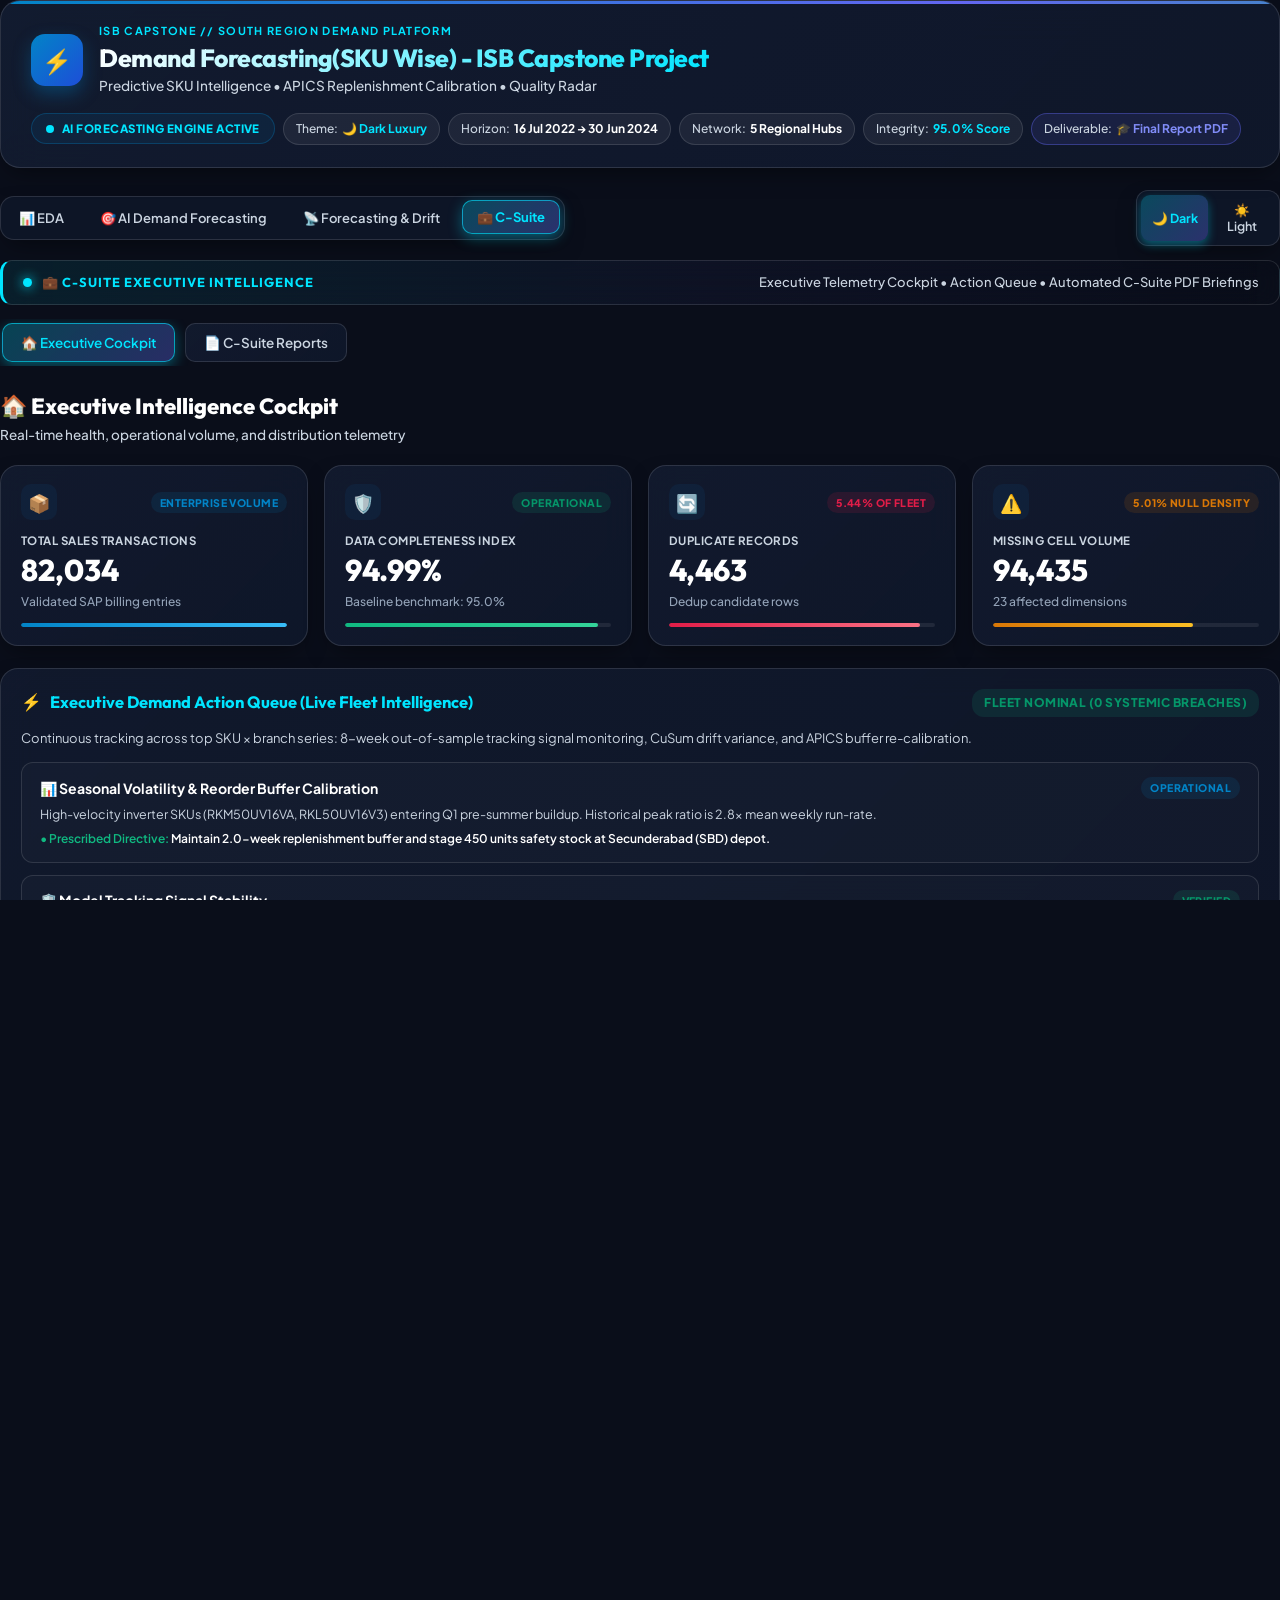
==== index.html @ eb7def96 "feat: bring Vercel web application into 100% architectural and visual parity with finalized local St" ====
<!DOCTYPE html>
<html lang="en" data-theme="dark" data-theme="dark">
<head>
  <meta charset="UTF-8">
  <meta name="viewport" content="width=device-width, initial-scale=1.0">
  <title>AI Intelligence & Demand Forecasting | ISB Capstone</title>
  <meta name="description" content="Supply Chain Intelligence - South Region Demand Forecasting & Data Quality Radar. ISB Capstone Project.">
  <meta name="theme-color" content="#0284C7">

  <!-- Open Graph -->
  <meta property="og:title" content="Supply Chain Intelligence | ISB Capstone">
  <meta property="og:description" content="South Region Demand Forecasting & Quality Radar Command Center.">

  <!-- Preload & Google Fonts -->
  <link rel="preconnect" href="https://fonts.googleapis.com">
  <link rel="preconnect" href="https://fonts.gstatic.com" crossorigin>
  <link href="https://fonts.googleapis.com/css2?family=Plus+Jakarta+Sans:wght@300;400;500;600;700;800&family=Outfit:wght@400;500;600;700;800;900&family=JetBrains+Mono:wght@400;500;700&display=swap" rel="stylesheet">
  <link rel="icon" href="data:image/svg+xml,<svg xmlns=%22http://www.w3.org/2000/svg%22 viewBox=%220%200%20100%20100%22><text y=%22.9em%22 font-size=%2290%22>⚡</text></svg>">
  <link rel="stylesheet" href="styles.css">

  <!-- INLINE STYLESHEET (Guarantees zero-latency, 100% styled rendering on Vercel without 404 dependencies) -->
  <style id="app-styles">
@import url('https://fonts.googleapis.com/css2?family=Plus+Jakarta+Sans:wght@300;400;500;600;700;800&family=Outfit:wght@400;500;600;700;800;900&family=JetBrains+Mono:wght@400;500;700&display=swap');

/* =============================================================================
   THEME VARIABLES (LIGHT THEME DEFAULT MATCHING SCREENSHOT)
============================================================================= */
:root {
  --bg-main: #F8FAFC;
  --bg-app: #F8FAFC;
  --bg-secondary: #FFFFFF;
  --primary-color: #0284C7;
  --primary-hover: #0369A1;
  --primary-glow: rgba(2, 132, 199, 0.25);
  --accent-cyan: #0284C7;
  --accent-emerald: #10B981;
  --accent-rose: #E11D48;
  --accent-amber: #D97706;
  --accent-purple: #6366F1;
  
  --text-primary: #0F172A;
  --text-secondary: #334155;
  --text-muted: #64748B;
  --title-color: #0F172A;
  
  --bg-card: linear-gradient(135deg, rgba(255, 255, 255, 0.98) 0%, rgba(248, 250, 252, 0.95) 100%);
  --border-glass: rgba(203, 213, 225, 0.85);
  --border-glass-hover: rgba(2, 132, 199, 0.6);
  --header-bg: linear-gradient(135deg, rgba(255, 255, 255, 0.98) 0%, rgba(241, 245, 249, 0.95) 100%);
  --panel-bg: linear-gradient(135deg, rgba(255, 255, 255, 0.98) 0%, rgba(248, 250, 252, 0.98) 100%);
  
  --sidebar-bg: #F1F5F9;
  --sidebar-grad: linear-gradient(180deg, #F8FAFC 0%, #F1F5F9 100%);
  
  --seg-bg: #FFFFFF;
  --seg-text: #475569;
  --seg-active-bg: linear-gradient(135deg, #0284C7 0%, #2563EB 100%);
  --seg-active-text: #FFFFFF;
  --seg-active-border: #0284C7;
  --seg-active-shadow: rgba(2, 132, 199, 0.35);
  
  --card-shadow: 0 10px 25px -5px rgba(15, 23, 42, 0.06), 0 4px 10px -2px rgba(15, 23, 42, 0.03);
  --card-shadow-hover: 0 20px 35px -10px rgba(2, 132, 199, 0.22);
  --input-bg: #FFFFFF;
  --meta-chip-bg: rgba(0, 0, 0, 0.04);
  --meta-chip-border: rgba(0, 0, 0, 0.08);
  --table-border: rgba(226, 232, 240, 0.9);
  --table-row-hover: rgba(2, 132, 199, 0.04);
}

[data-theme="dark"] {
  --bg-main: #0A0E1A;
  --bg-app: #0A0E1A;
  --bg-secondary: #131C31;
  --primary-color: #00E5FF;
  --primary-hover: #38BDF8;
  --primary-glow: rgba(0, 229, 255, 0.3);
  --accent-cyan: #00E5FF;
  --accent-emerald: #10B981;
  --accent-rose: #FB7185;
  --accent-amber: #F59E0B;
  --accent-purple: #818CF8;
  
  --text-primary: #FFFFFF;
  --text-secondary: #CBD5E1;
  --text-muted: #94A3B8;
  --title-color: #FFFFFF;
  
  --bg-card: linear-gradient(135deg, rgba(19, 28, 49, 0.85) 0%, rgba(15, 23, 42, 0.92) 100%);
  --border-glass: rgba(255, 255, 255, 0.12);
  --border-glass-hover: rgba(0, 229, 255, 0.55);
  --header-bg: linear-gradient(135deg, rgba(19, 28, 49, 0.92) 0%, rgba(15, 23, 42, 0.98) 100%);
  --panel-bg: linear-gradient(135deg, rgba(19, 28, 49, 0.8) 0%, rgba(15, 23, 42, 0.88) 100%);
  
  --sidebar-bg: #080C16;
  --sidebar-grad: linear-gradient(180deg, rgba(15, 23, 42, 0.98) 0%, rgba(8, 12, 22, 0.99) 100%);
  
  --seg-bg: rgba(15, 23, 42, 0.85);
  --seg-text: #CBD5E1;
  --seg-active-bg: linear-gradient(135deg, rgba(0, 229, 255, 0.25) 0%, rgba(99, 102, 241, 0.35) 100%);
  --seg-active-text: #00E5FF;
  --seg-active-border: rgba(0, 229, 255, 0.6);
  --seg-active-shadow: rgba(0, 229, 255, 0.35);
  
  --card-shadow: 0 10px 25px -8px rgba(0, 0, 0, 0.5);
  --card-shadow-hover: 0 20px 35px -10px rgba(0, 229, 255, 0.25), 0 0 20px rgba(99, 102, 241, 0.2);
  --input-bg: rgba(19, 28, 49, 0.92);
  --meta-chip-bg: rgba(255, 255, 255, 0.06);
  --meta-chip-border: rgba(255, 255, 255, 0.12);
  --table-border: rgba(255, 255, 255, 0.08);
  --table-row-hover: rgba(0, 229, 255, 0.06);
}

/* =============================================================================
   RESET & CORE BASE
============================================================================= */
*, *::before, *::after {
  box-sizing: border-box;
  margin: 0;
  padding: 0;
}

html, body {
  height: 100%;
  font-family: 'Plus Jakarta Sans', -apple-system, BlinkMacSystemFont, 'Segoe UI', Roboto, Helvetica, Arial, sans-serif;
  background-color: var(--bg-app);
  color: var(--text-primary);
  line-height: 1.5;
  transition: background-color 0.25s ease, color 0.25s ease;
  overflow-x: hidden;
}

/* Button & interactive element defaults */
button {
  font-family: inherit;
  font-size: inherit;
  color: inherit;
  background: transparent;
  border: none;
  cursor: pointer;
  outline: none;
  -webkit-appearance: none;
  appearance: none;
}

/* Inactive view contents are hidden by default */
.view-content:not(#view-cockpit) {
  display: none;
}

/* =============================================================================
   KEYFRAME ANIMATIONS
============================================================================= */
@keyframes shimmer {
  0% { background-position: -200% 0; }
  100% { background-position: 200% 0; }
}

@keyframes pulseBeacon {
  0% { box-shadow: 0 0 0 0 rgba(2, 132, 199, 0.7); }
  70% { box-shadow: 0 0 0 8px rgba(2, 132, 199, 0); }
  100% { box-shadow: 0 0 0 0 rgba(2, 132, 199, 0); }
}

@keyframes cardEntrance {
  from { opacity: 0; transform: translateY(14px); }
  to { opacity: 1; transform: translateY(0); }
}

/* =============================================================================
   APP LAYOUT (SIDEBAR + MAIN CANVAS)
============================================================================= */
.app-container {
  display: flex;
  min-height: 100vh;
  width: 100%; max-width: 100%;
}

/* ----------------- SIDEBAR: CONTROL HUB ----------------- */
.sidebar {
  display: none !important;
  width: 280px;
  min-width: 280px;
  background: var(--sidebar-grad);
  border-right: 1px solid var(--border-glass);
  display: flex;
  flex-direction: column;
  padding: 24px 18px;
  overflow-y: auto;
  position: sticky;
  top: 0;
  height: 100vh;
  z-index: 100;
  transition: transform 0.3s cubic-bezier(0.16, 1, 0.3, 1), background 0.25s ease;
}

.sidebar-header {
  display: flex;
  align-items: center;
  gap: 12px;
  margin-bottom: 22px;
}

.sidebar-icon {
  font-size: 26px;
  line-height: 1;
}

.sidebar-brand h3 {
  font-family: 'Outfit', sans-serif;
  font-size: 19px;
  font-weight: 800;
  color: var(--text-primary);
  line-height: 1.2;
}

.sidebar-brand p {
  font-size: 12px;
  color: var(--text-secondary);
  font-weight: 500;
}

.sidebar-section-title {
  font-size: 11px;
  font-weight: 700;
  text-transform: uppercase;
  letter-spacing: 0.05em;
  color: var(--text-muted);
  margin-bottom: 8px;
}

/* Theme Switcher Segmented Control */
.theme-switch-control {
  display: flex;
  background: var(--seg-bg);
  border: 1px solid var(--border-glass);
  border-radius: 12px;
  padding: 3px;
  margin-bottom: 20px;
  box-shadow: 0 2px 6px rgba(0,0,0,0.03);
}

.theme-btn {
  flex: 1;
  background: transparent;
  border: none;
  padding: 7px 10px;
  border-radius: 9px;
  font-family: 'Plus Jakarta Sans', sans-serif;
  font-size: 12.5px;
  font-weight: 600;
  color: var(--seg-text);
  cursor: pointer;
  display: flex;
  align-items: center;
  justify-content: center;
  gap: 6px;
  transition: all 0.2s ease;
}

.theme-btn.active {
  background: var(--seg-active-bg);
  color: var(--seg-active-text);
  box-shadow: 0 4px 10px var(--seg-active-shadow);
  font-weight: 700;
}

/* Sidebar Nav Radio List */
.sidebar-nav-list {
  display: flex;
  flex-direction: column;
  gap: 4px;
  margin-bottom: 22px;
}

.nav-item-btn {
  display: flex;
  align-items: center;
  gap: 12px;
  padding: 10px 14px;
  border-radius: 10px;
  border: 1px solid transparent;
  background: transparent;
  color: var(--text-secondary);
  font-family: 'Plus Jakarta Sans', sans-serif;
  font-size: 13.5px;
  font-weight: 600;
  cursor: pointer;
  text-align: left;
  transition: all 0.2s cubic-bezier(0.16, 1, 0.3, 1);
  position: relative;
}

.nav-item-btn .nav-icon {
  font-size: 16px;
  line-height: 1;
}

.nav-item-btn:hover {
  background: rgba(2, 132, 199, 0.08);
  color: var(--primary-color);
  transform: translateX(3px);
}

.nav-item-btn.active {
  background: var(--seg-active-bg);
  color: var(--seg-active-text);
  border-color: var(--seg-active-border);
  box-shadow: 0 4px 12px var(--seg-active-shadow);
  font-weight: 700;
}

.nav-item-btn.active .nav-icon {
  transform: scale(1.1);
}

/* Sidebar Glass Panels & Stats */
.sidebar-stat-panel {
  background: var(--panel-bg);
  border: 1px solid var(--border-glass);
  border-radius: 14px;
  padding: 14px 16px;
  margin-bottom: 20px;
  box-shadow: var(--card-shadow);
}

.sidebar-stat-header {
  font-size: 11px;
  font-weight: 800;
  text-transform: uppercase;
  letter-spacing: 0.05em;
  color: var(--primary-color);
  margin-bottom: 10px;
}

.sidebar-stat-row {
  display: flex;
  justify-content: space-between;
  align-items: center;
  font-size: 12.5px;
  padding: 4px 0;
}

.sidebar-stat-row .label {
  color: var(--text-secondary);
  font-weight: 500;
}

.sidebar-stat-row strong {
  font-weight: 700;
  color: var(--text-primary);
}

/* Sidebar Shortcuts */
.sidebar-shortcuts {
  display: flex;
  flex-direction: column;
  gap: 8px;
  margin-bottom: 24px;
}

.shortcut-btn {
  display: flex;
  align-items: center;
  justify-content: center;
  gap: 8px;
  width: 100%;
  padding: 9px 12px;
  background: linear-gradient(135deg, #0284C7 0%, #2563EB 100%);
  color: #FFFFFF;
  border: none;
  border-radius: 10px;
  font-family: 'Plus Jakarta Sans', sans-serif;
  font-size: 12.5px;
  font-weight: 700;
  cursor: pointer;
  box-shadow: 0 4px 12px rgba(2, 132, 199, 0.28);
  transition: all 0.2s ease;
}

.shortcut-btn:hover {
  transform: translateY(-2px);
  box-shadow: 0 8px 18px rgba(2, 132, 199, 0.4);
}

.sidebar-footer {
  margin-top: auto;
  text-align: center;
  font-size: 11px;
  color: var(--text-muted);
  padding-top: 16px;
  border-top: 1px solid var(--border-glass);
}

/* ----------------- MAIN CONTENT AREA ----------------- */
.main-canvas {
  flex: 1;
  padding: 24px 36px;
  overflow-y: auto;
  background-color: var(--bg-app);
  max-width: 100%;
}

/* Mobile Toggle */
.mobile-nav-toggle {
  display: none !important;
  position: fixed;
  bottom: 20px;
  right: 20px;
  width: 50px;
  height: 50px;
  border-radius: 50%;
  background: var(--primary-color);
  color: #fff;
  border: none;
  font-size: 22px;
  cursor: pointer;
  box-shadow: 0 8px 24px rgba(0,0,0,0.3);
  z-index: 1000;
}

/* ----------------- EXECUTIVE HEADER ----------------- */
.executive-header {
  background: var(--header-bg);
  backdrop-filter: blur(20px);
  -webkit-backdrop-filter: blur(20px);
  border: 1px solid var(--border-glass);
  border-radius: 20px;
  padding: 22px 30px;
  margin-bottom: 22px;
  box-shadow: var(--card-shadow);
  position: relative;
  overflow: hidden;
  animation: cardEntrance 0.5s cubic-bezier(0.16, 1, 0.3, 1) both;
}

.executive-header::before {
  content: '';
  position: absolute;
  top: 0; left: 0; right: 0; height: 3px;
  background: linear-gradient(90deg, #0284C7, #6366F1, #10B981, #F59E0B, #0284C7);
  background-size: 300% 100%;
  animation: shimmer 8s linear infinite;
}

.header-inner {
  display: flex;
  justify-content: space-between;
  align-items: center;
  flex-wrap: wrap;
  gap: 16px;
}

.brand-wrapper {
  display: flex;
  align-items: center;
  gap: 16px;
}

.brand-logo-badge {
  width: 52px;
  height: 52px;
  border-radius: 14px;
  background: linear-gradient(135deg, #0284C7 0%, #1D4ED8 100%);
  display: flex;
  align-items: center;
  justify-content: center;
  font-size: 24px;
  color: #FFFFFF;
  box-shadow: 0 8px 18px rgba(2, 132, 199, 0.35);
}

.brand-title-group h1 {
  font-family: 'Outfit', sans-serif;
  font-size: 24px;
  font-weight: 800;
  letter-spacing: -0.02em;
  background: linear-gradient(135deg, var(--text-primary) 0%, var(--primary-color) 100%);
  -webkit-background-clip: text;
  -webkit-text-fill-color: transparent;
  line-height: 1.2;
}

.brand-title-group p {
  font-size: 13.5px;
  color: var(--text-secondary);
  font-weight: 500;
}

.quick-meta-strip {
  display: flex;
  align-items: center;
  flex-wrap: wrap;
  gap: 8px;
}

.live-status-pill {
  display: inline-flex;
  align-items: center;
  gap: 8px;
  padding: 6px 14px;
  border-radius: 20px;
  background: rgba(2, 132, 199, 0.1);
  border: 1px solid rgba(2, 132, 199, 0.3);
  color: var(--primary-color);
  font-size: 11.5px;
  font-weight: 800;
  letter-spacing: 0.04em;
  text-transform: uppercase;
}

.live-beacon {
  width: 8px;
  height: 8px;
  border-radius: 50%;
  background: var(--primary-color);
  animation: pulseBeacon 2s infinite;
}

.meta-chip {
  padding: 6px 12px;
  border-radius: 20px;
  background: var(--meta-chip-bg);
  border: 1px solid var(--meta-chip-border);
  font-size: 12px;
  color: var(--text-secondary);
  font-weight: 500;
  display: inline-flex;
  align-items: center;
  gap: 4px;
}

.meta-chip strong {
  color: var(--text-primary);
  font-weight: 700;
}

/* ----------------- TOP NAV & THEME ROW ----------------- */
.top-nav-bar {
  display: flex;
  justify-content: space-between;
  align-items: center;
  flex-wrap: wrap;
  gap: 12px;
  margin-bottom: 24px;
}

.top-segmented-group {
  display: flex;
  flex-wrap: wrap;
  gap: 4px;
  background: var(--seg-bg);
  border: 1px solid var(--border-glass);
  border-radius: 14px;
  padding: 4px;
  box-shadow: var(--card-shadow);
}

.top-segment-btn {
  background: transparent;
  border: none;
  border-radius: 10px;
  padding: 8px 14px;
  font-family: 'Plus Jakarta Sans', sans-serif;
  font-size: 13px;
  font-weight: 600;
  color: var(--seg-text);
  cursor: pointer;
  transition: all 0.2s cubic-bezier(0.16, 1, 0.3, 1);
  display: flex;
  align-items: center;
  gap: 6px;
}

.top-segment-btn:hover {
  background: rgba(2, 132, 199, 0.08);
  color: var(--primary-color);
  transform: translateY(-1px);
}

.top-segment-btn.active {
  background: var(--seg-active-bg);
  color: var(--seg-active-text);
  font-weight: 700;
  border: 1px solid var(--seg-active-border);
  box-shadow: 0 4px 14px var(--seg-active-shadow);
  transform: translateY(-1px);
}

.top-theme-toggle {
  display: flex;
  background: var(--seg-bg);
  border: 1px solid var(--border-glass);
  border-radius: 12px;
  padding: 4px;
  box-shadow: var(--card-shadow);
}

/* ----------------- SECTION TITLES ----------------- */
.section-title-wrap {
  margin-bottom: 20px;
}

.section-title {
  font-family: 'Outfit', sans-serif;
  font-size: 22px;
  font-weight: 800;
  color: var(--title-color);
  display: flex;
  align-items: center;
  gap: 8px;
}

.section-subtitle {
  font-size: 13.5px;
  color: var(--text-secondary);
  font-weight: 500;
  margin-top: 2px;
}

/* =============================================================================
   KPI CARDS GRID
============================================================================= */
.kpi-grid {
  display: grid;
  grid-template-columns: repeat(4, 1fr);
  gap: 16px;
  margin-bottom: 22px;
}

.kpi-card {
  background: var(--bg-card);
  backdrop-filter: blur(16px);
  -webkit-backdrop-filter: blur(16px);
  border: 1px solid var(--border-glass);
  border-radius: 18px;
  padding: 18px 20px;
  box-shadow: var(--card-shadow);
  transition: transform 0.25s ease, box-shadow 0.25s ease, border-color 0.25s ease;
  position: relative;
  overflow: hidden;
  display: flex;
  flex-direction: column;
}

.kpi-card:hover {
  transform: translateY(-3px);
  box-shadow: var(--card-shadow-hover);
  border-color: var(--border-glass-hover);
}

.kpi-header {
  display: flex;
  justify-content: space-between;
  align-items: center;
  margin-bottom: 12px;
}

.kpi-icon-wrap {
  width: 36px;
  height: 36px;
  border-radius: 10px;
  background: rgba(2, 132, 199, 0.08);
  display: flex;
  align-items: center;
  justify-content: center;
  font-size: 18px;
}

.kpi-badge {
  font-size: 10.5px;
  font-weight: 800;
  text-transform: uppercase;
  letter-spacing: 0.04em;
  padding: 3px 9px;
  border-radius: 12px;
}

.kpi-badge.cyan { background: rgba(2, 132, 199, 0.12); color: #0284C7; }
.kpi-badge.emerald { background: rgba(16, 185, 129, 0.12); color: #059669; }
.kpi-badge.rose { background: rgba(225, 29, 72, 0.12); color: #E11D48; }
.kpi-badge.amber { background: rgba(217, 119, 6, 0.12); color: #D97706; }

.kpi-label {
  font-size: 11.5px;
  font-weight: 700;
  text-transform: uppercase;
  letter-spacing: 0.04em;
  color: var(--text-secondary);
  margin-bottom: 4px;
}

.kpi-value {
  font-family: 'Outfit', sans-serif;
  font-size: 30px;
  font-weight: 800;
  color: var(--text-primary);
  line-height: 1.1;
  margin-bottom: 6px;
}

.kpi-subtext {
  font-size: 12px;
  color: var(--text-muted);
  font-weight: 500;
  margin-bottom: 12px;
}

.kpi-bar-track {
  height: 4px;
  width: 100%;
  background: rgba(0, 0, 0, 0.06);
  border-radius: 3px;
  overflow: hidden;
  margin-top: auto;
}

[data-theme="dark"] .kpi-bar-track {
  background: rgba(255, 255, 255, 0.08);
}

.kpi-bar-fill {
  height: 100%;
  border-radius: 3px;
  transition: width 0.8s cubic-bezier(0.16, 1, 0.3, 1);
}

.kpi-bar-fill.cyan { background: linear-gradient(90deg, #0284C7, #38BDF8); }
.kpi-bar-fill.emerald { background: linear-gradient(90deg, #10B981, #34D399); }
.kpi-bar-fill.rose { background: linear-gradient(90deg, #E11D48, #FB7185); }
.kpi-bar-fill.amber { background: linear-gradient(90deg, #D97706, #FBBF24); }

/* =============================================================================
   GLASS PANELS & CHARTS GRID
============================================================================= */
.glass-panel {
  background: var(--panel-bg);
  backdrop-filter: blur(16px);
  -webkit-backdrop-filter: blur(16px);
  border: 1px solid var(--border-glass);
  border-radius: 18px;
  padding: 20px;
  margin-bottom: 22px;
  box-shadow: var(--card-shadow);
  transition: border-color 0.25s ease;
}

.glass-panel:hover {
  border-color: var(--border-glass-hover);
}

.subpanel-title {
  font-family: 'Outfit', sans-serif;
  font-size: 16.5px;
  font-weight: 700;
  color: var(--title-color);
  margin-bottom: 14px;
  display: flex;
  align-items: center;
  gap: 8px;
}

.charts-row-2col {
  display: grid;
  grid-template-columns: 3fr 2fr;
  gap: 18px;
  margin-bottom: 22px;
}

.charts-row-equal {
  display: grid;
  grid-template-columns: 1fr 1fr;
  gap: 18px;
  margin-bottom: 22px;
}

.chart-card {
  background: var(--bg-card);
  border: 1px solid var(--border-glass);
  border-radius: 18px;
  padding: 16px;
  box-shadow: var(--card-shadow);
  display: flex;
  flex-direction: column;
}

.chart-wrapper {
  width: 100%;
  min-height: 360px;
  position: relative;
}

/* =============================================================================
   FORECASTING STUDIO CONTROLS & LAYOUT
============================================================================= */
.forecasting-layout {
  display: grid;
  grid-template-columns: 320px 1fr;
  gap: 20px;
}

.forecast-controls-sidebar {
  display: flex;
  flex-direction: column;
  gap: 16px;
}

.filter-card-inner {
  display: flex;
  flex-direction: column;
  gap: 14px;
}

.form-group {
  display: flex;
  flex-direction: column;
  gap: 6px;
}

.form-group label {
  font-size: 12.5px;
  font-weight: 700;
  color: var(--text-primary);
}

.custom-select, .custom-input {
  width: 100%;
  padding: 9px 12px;
  background: var(--input-bg);
  border: 1px solid var(--border-glass);
  border-radius: 10px;
  color: var(--text-primary);
  font-family: 'Plus Jakarta Sans', sans-serif;
  font-size: 13px;
  font-weight: 600;
  outline: none;
  transition: border-color 0.2s ease, box-shadow 0.2s ease;
}

.custom-select:focus, .custom-input:focus {
  border-color: var(--primary-color);
  box-shadow: 0 0 0 3px var(--primary-glow);
}

.demand-share-badge {
  background: rgba(2, 132, 199, 0.08);
  border: 1px solid rgba(2, 132, 199, 0.2);
  border-radius: 10px;
  padding: 10px 12px;
}

.demand-share-badge .label {
  font-size: 11.5px;
  color: var(--text-secondary);
  font-weight: 500;
}

.demand-share-badge .val {
  font-family: 'Outfit', sans-serif;
  font-size: 18px;
  font-weight: 800;
  color: var(--primary-color);
}

/* Engine KPI Strip */
.engine-kpi-strip {
  display: grid;
  grid-template-columns: repeat(4, 1fr);
  gap: 12px;
  margin-bottom: 16px;
}

.engine-kpi-item {
  background: var(--bg-card);
  border: 1px solid var(--border-glass);
  border-radius: 14px;
  padding: 12px 16px;
  display: flex;
  flex-direction: column;
}

.engine-kpi-item .label {
  font-size: 11px;
  font-weight: 700;
  text-transform: uppercase;
  color: var(--text-muted);
}

.engine-kpi-item .val {
  font-family: 'Outfit', sans-serif;
  font-size: 22px;
  font-weight: 800;
  line-height: 1.2;
}

.engine-kpi-item .val.cyan { color: #0284C7; }
.engine-kpi-item .val.emerald { color: #10B981; }
.engine-kpi-item .val.purple { color: #6366F1; }
.engine-kpi-item .val.amber { color: #D97706; }

.engine-kpi-item .sub {
  font-size: 11px;
  color: var(--text-muted);
}

/* =============================================================================
   TABLES & PREVIEW DATA
============================================================================= */
.table-preview-section {
  margin-top: 16px;
  background: var(--bg-card);
  border: 1px solid var(--border-glass);
  border-radius: 16px;
  padding: 16px;
}

.table-preview-header {
  display: flex;
  justify-content: space-between;
  align-items: center;
  margin-bottom: 12px;
}

.table-scroll-container {
  overflow-x: auto;
  max-height: 380px;
  border: 1px solid var(--table-border);
  border-radius: 10px;
}

.data-table {
  width: 100%;
  border-collapse: collapse;
  font-size: 13px;
  text-align: left;
}

.data-table th {
  background: var(--sidebar-bg);
  color: var(--text-primary);
  font-weight: 700;
  padding: 10px 14px;
  position: sticky;
  top: 0;
  border-bottom: 1px solid var(--table-border);
  white-space: nowrap;
}

.data-table td {
  padding: 9px 14px;
  border-bottom: 1px solid var(--table-border);
  color: var(--text-secondary);
  white-space: nowrap;
}

.data-table tr:hover td {
  background: var(--table-row-hover);
  color: var(--text-primary);
}

/* Buttons */
.btn {
  display: inline-flex;
  align-items: center;
  justify-content: center;
  gap: 8px;
  padding: 8px 16px;
  border-radius: 10px;
  font-family: 'Plus Jakarta Sans', sans-serif;
  font-size: 13px;
  font-weight: 700;
  cursor: pointer;
  border: none;
  transition: all 0.2s ease;
  text-decoration: none;
}

.btn-primary {
  background: linear-gradient(135deg, #0284C7 0%, #2563EB 100%);
  color: #FFFFFF;
  box-shadow: 0 4px 12px rgba(2, 132, 199, 0.3);
}

.btn-primary:hover {
  transform: translateY(-2px);
  box-shadow: 0 8px 18px rgba(2, 132, 199, 0.45);
}

.btn-emerald {
  background: linear-gradient(135deg, #10B981 0%, #059669 100%);
  color: #FFFFFF;
  box-shadow: 0 4px 12px rgba(16, 185, 129, 0.3);
}

.btn-emerald:hover {
  transform: translateY(-2px);
  box-shadow: 0 8px 18px rgba(16, 185, 129, 0.45);
}

.btn-secondary {
  background: var(--seg-bg);
  border: 1px solid var(--border-glass);
  color: var(--text-primary);
}

.btn-secondary:hover {
  border-color: var(--primary-color);
  color: var(--primary-color);
  transform: translateY(-1px);
}

.btn-sm {
  padding: 6px 12px;
  font-size: 12px;
}

/* Bullet list inside panels */
.panel-bullet-list {
  list-style: none;
  display: flex;
  flex-direction: column;
  gap: 10px;
}

.panel-bullet-list li {
  display: flex;
  align-items: flex-start;
  gap: 10px;
  font-size: 13.5px;
  color: var(--text-secondary);
}

.panel-bullet-list li .check-icon {
  color: #10B981;
  font-weight: 800;
  line-height: 1.4;
}

/* =============================================================================
   PAGINATION CONTROLS
============================================================================= */
.pagination-controls {
  display: flex;
  justify-content: space-between;
  align-items: center;
  margin-top: 12px;
  font-size: 12.5px;
  color: var(--text-secondary);
}

.page-btn-group {
  display: flex;
  gap: 6px;
}

/* =============================================================================
   RESPONSIVENESS
============================================================================= */
@media (max-width: 1200px) {
  .kpi-grid {
    grid-template-columns: repeat(2, 1fr);
  }
  .charts-row-2col, .forecasting-layout {
    grid-template-columns: 1fr;
  }
}

@media (max-width: 900px) {
  .sidebar {
    position: fixed;
    left: -280px;
  }
  .sidebar.open {
    transform: translateX(280px);
  }
  .mobile-nav-toggle {
    display: flex;
    align-items: center;
    justify-content: center;
  }
  .main-canvas {
    padding: 16px;
  }
  .kpi-grid {
    grid-template-columns: 1fr;
  }
  .charts-row-equal {
    grid-template-columns: 1fr;
  }
  .engine-kpi-strip {
    grid-template-columns: repeat(2, 1fr);
  }
}


/* Benchmark Leaderboard Active Row Highlight */
.benchmark-active-row {
  background: rgba(2, 132, 199, 0.1) !important;
  box-shadow: inset 4px 0 0 var(--primary-color);
}

.benchmark-active-row td {
  font-weight: 700 !important;
  color: var(--text-primary) !important;
}

[data-theme="dark"] .benchmark-active-row {
  background: rgba(0, 229, 255, 0.14) !important;
  box-shadow: inset 4px 0 0 var(--primary-color);
}

/* =============================================================================
   ISB TECHNICAL DOSSIER & FEATURE ENGINEERING PANEL
============================================================================= */
.technical-dossier-card {
  background: var(--bg-card);
  border: 1px solid var(--border-glass);
  border-radius: 12px;
  padding: 22px;
  margin-bottom: 24px;
  box-shadow: var(--card-shadow);
  backdrop-filter: blur(12px);
  -webkit-backdrop-filter: blur(12px);
}
.dossier-header {
  display: flex;
  justify-content: space-between;
  align-items: center;
  flex-wrap: wrap;
  gap: 14px;
  padding-bottom: 16px;
  border-bottom: 1px solid var(--border-glass);
  margin-bottom: 20px;
}
.dossier-nav-tabs {
  display: flex;
  gap: 8px;
  background: var(--seg-bg);
  padding: 4px;
  border-radius: 8px;
  border: 1px solid var(--border-glass);
}
.dossier-tab-btn {
  background: transparent;
  border: none;
  color: var(--text-secondary);
  padding: 8px 14px;
  border-radius: 6px;
  font-size: 12px;
  font-weight: 600;
  cursor: pointer;
  transition: all 0.2s ease;
}
.dossier-tab-btn:hover {
  color: var(--text-primary);
  background: rgba(255, 255, 255, 0.05);
}
.dossier-tab-btn.active {
  background: var(--seg-active-bg);
  color: var(--seg-active-text);
  border: 1px solid var(--seg-active-border);
  box-shadow: 0 2px 8px var(--seg-active-shadow);
}
.dossier-tab-content {
  display: none;
}
.dossier-tab-content.active {
  display: block;
}
.formula-box {
  background: rgba(0, 0, 0, 0.25);
  border: 1px solid var(--border-glass);
  border-radius: 6px;
  padding: 8px 12px;
  font-family: 'SF Mono', Consolas, Monaco, monospace;
  font-size: 11.5px;
  color: var(--accent-cyan);
  margin: 8px 0 12px 0;
  overflow-x: auto;
}
.model-spec-grid {
  display: grid;
  grid-template-columns: repeat(2, 1fr);
  gap: 16px;
}
@media (max-width: 900px) {
  .model-spec-grid {
    grid-template-columns: 1fr;
  }
}
.model-spec-box {
  background: rgba(255, 255, 255, 0.02);
  border: 1px solid var(--border-glass);
  border-radius: 10px;
  padding: 16px;
  transition: all 0.2s ease;
}
.model-spec-box:hover {
  border-color: var(--primary-color);
  box-shadow: 0 4px 16px rgba(0, 229, 255, 0.1);
}
.model-spec-box.active-model-spec {
  border-color: var(--primary-color);
  background: rgba(0, 229, 255, 0.05);
  box-shadow: 0 0 18px rgba(0, 229, 255, 0.15);
}
.feat-bar-row {
  display: flex;
  align-items: center;
  gap: 12px;
  margin-bottom: 9px;
  font-size: 12px;
}
.feat-bar-label {
  width: 210px;
  flex-shrink: 0;
  font-weight: 500;
  color: var(--text-primary);
}
.feat-bar-track {
  flex: 1;
  height: 8px;
  background: rgba(255, 255, 255, 0.06);
  border-radius: 4px;
  overflow: hidden;
}
.feat-bar-fill {
  height: 100%;
  border-radius: 4px;
  background: linear-gradient(90deg, #6366F1, #00E5FF);
}
.feat-bar-val {
  width: 48px;
  text-align: right;
  font-weight: 600;
  color: var(--accent-cyan);
}

/* =============================================================================
   LIGHT MODE HIGH-CONTRAST OVERRIDES FOR TECHNICAL DOSSIER & FEATURES
============================================================================= */
[data-theme="dark"] .technical-dossier-card {
  background: #FFFFFF !important;
  border-color: #CBD5E1 !important;
  box-shadow: 0 4px 20px rgba(15, 23, 42, 0.06) !important;
}

[data-theme="dark"] .feat-bar-label {
  color: #0F172A !important;
  font-weight: 600 !important;
}

[data-theme="dark"] .feat-bar-track {
  background: #E2E8F0 !important;
}

[data-theme="dark"] .feat-bar-fill {
  background: linear-gradient(90deg, #0284C7, #059669) !important;
}

[data-theme="dark"] .feat-bar-val {
  color: #0284C7 !important;
  font-weight: 700 !important;
}

[data-theme="dark"] .model-spec-box {
  background: #FFFFFF !important;
  border-color: #CBD5E1 !important;
  box-shadow: 0 2px 10px rgba(15, 23, 42, 0.04) !important;
}

[data-theme="dark"] .model-spec-box:hover,
[data-theme="dark"] .model-spec-box.active-model-spec {
  border-color: #0284C7 !important;
  background: rgba(2, 132, 199, 0.04) !important;
  box-shadow: 0 4px 16px rgba(2, 132, 199, 0.12) !important;
}

[data-theme="dark"] .formula-box {
  background: #F1F5F9 !important;
  border-color: #CBD5E1 !important;
  color: #0284C7 !important;
  font-weight: 600 !important;
}

[data-theme="dark"] .dossier-tab-btn {
  color: #475569 !important;
}

[data-theme="dark"] .dossier-tab-btn:hover {
  color: #0F172A !important;
  background: rgba(15, 23, 42, 0.05) !important;
}

[data-theme="dark"] .dossier-tab-btn.active {
  background: #0284C7 !important;
  color: #FFFFFF !important;
  border-color: #0284C7 !important;
  box-shadow: 0 2px 8px rgba(2, 132, 199, 0.25) !important;
}
  </style>

  <!-- Plotly.js Analytics Engine -->
  <script src="https://cdn.plot.ly/plotly-2.35.2.min.js"></script>
</head>
<body>

  <div class="app-container">

    <!-- =====================================================================
         MAIN CANVAS AREA
    ====================================================================== -->
    <main class="main-canvas">

      <!-- Executive Header Banner -->
      <header class="executive-header">
        <div class="header-inner">
          <div class="brand-wrapper">
            <div class="brand-logo-badge">⚡</div>
            <div class="brand-title-group">
              <div style="font-size: 11px; font-weight: 700; letter-spacing: 0.12em; color: var(--primary-color); text-transform: uppercase; margin-bottom: 3px;">
                ISB CAPSTONE // SOUTH REGION DEMAND PLATFORM
              </div>
              <h1 style="font-size: 1.55rem; font-weight: 800; letter-spacing: -0.02em; margin: 0 0 4px 0;">
                Demand Forecasting(SKU Wise) - ISB Capstone Project
              </h1>
              <p style="font-size: 0.85rem; color: var(--text-secondary); margin: 0;">
                Predictive SKU Intelligence &bull; APICS Replenishment Calibration &bull; Quality Radar
              </p>
            </div>
          </div>

          <!-- Live Status & Quick Meta Chips -->
          <div class="quick-meta-strip">
            <div class="live-status-pill">
              <span class="live-beacon"></span>
              <span>AI FORECASTING ENGINE ACTIVE</span>
            </div>
            <div class="meta-chip">
              <span>Theme:</span>
              <strong id="themeLabelChip" style="color: #00E5FF;">🌙 Dark Luxury</strong>
            </div>
            <div class="meta-chip">
              <span>Horizon:</span>
              <strong>16 Jul 2022 &rarr; 30 Jun 2024</strong>
            </div>
            <div class="meta-chip">
              <span>Network:</span>
              <strong>5 Regional Hubs</strong>
            </div>
            <div class="meta-chip">
              <span>Integrity:</span>
              <strong style="color: #00E5FF;">95.0% Score</strong>
            </div>
            <div class="meta-chip" style="border: 1px solid rgba(99, 102, 241, 0.4); background: rgba(99, 102, 241, 0.12);">
              <span>Deliverable:</span>
              <a href="assets/ISB_Capstone_Final_Report.pdf" download="ISB_Capstone_Final_Report.pdf" style="color: #818CF8; font-weight: 700; text-decoration: none;">🎓 Final Report PDF</a>
            </div>
          </div>
        </div>
      </header>

      <!-- Primary 4-Pillar Navigation Bar (100% Parity with Localhost) -->
      <div class="top-nav-bar" style="margin-top: 14px; margin-bottom: 8px;">
        <div class="top-segmented-group" id="primaryPillarGroup" style="gap: 8px;">
          <button type="button" class="top-segment-btn" data-pillar="eda">📊 EDA</button>
          <button type="button" class="top-segment-btn" data-pillar="forecasting_studio">🎯 AI Demand Forecasting</button>
          <button type="button" class="top-segment-btn" data-pillar="operations">📡 Forecasting &amp; Drift</button>
          <button type="button" class="top-segment-btn active" data-pillar="csuite">💼 C-Suite</button>
        </div>

        <div class="top-theme-toggle" id="topThemeControl">
          <button type="button" class="theme-btn active" data-theme="dark">🌙 Dark</button>
          <button type="button" class="theme-btn" data-theme="light">☀️ Light</button>
        </div>
      </div>

      <!-- Sub-Navigation Context Strip with Glowing Beacon -->
      <div class="sub-nav-context-strip" id="subNavContextStrip">
        <div class="sub-nav-indicator">
          <span class="sub-nav-beacon"></span>
          <span class="sub-nav-badge" id="subNavBadge">💼 C-SUITE EXECUTIVE INTELLIGENCE</span>
        </div>
        <div class="sub-nav-desc" id="subNavDesc">
          Executive Telemetry Cockpit &bull; Action Queue &bull; Automated C-Suite PDF Briefings
        </div>
      </div>

      <!-- Dynamic Sub-Navigation Dock (Sub-module Selector) -->
      <div class="sub-nav-dock" id="subNavBar">
        <!-- Rendered dynamically by app.js based on active pillar -->
      </div>

      <!-- ===================================================================
           VIEW 1: 🏠 EXECUTIVE COCKPIT
      ==================================================================== -->
      <section class="view-content" id="view-cockpit">
        <div class="section-title-wrap">
          <h2 class="section-title">🏠 Executive Intelligence Cockpit</h2>
          <p class="section-subtitle">Real-time health, operational volume, and distribution telemetry</p>
        </div>

        <!-- 4 Luxury KPI Cards -->
        <div class="kpi-grid">
          <!-- Card 1: Total Sales Transactions -->
          <div class="kpi-card">
            <div class="kpi-header">
              <div class="kpi-icon-wrap">📦</div>
              <span class="kpi-badge cyan">ENTERPRISE VOLUME</span>
            </div>
            <div class="kpi-label">TOTAL SALES TRANSACTIONS</div>
            <div class="kpi-value">82,034</div>
            <div class="kpi-subtext">Validated SAP billing entries</div>
            <div class="kpi-bar-track">
              <div class="kpi-bar-fill cyan" style="width: 100%;"></div>
            </div>
          </div>

          <!-- Card 2: Data Completeness Index -->
          <div class="kpi-card">
            <div class="kpi-header">
              <div class="kpi-icon-wrap">🛡️</div>
              <span class="kpi-badge emerald">OPERATIONAL</span>
            </div>
            <div class="kpi-label">DATA COMPLETENESS INDEX</div>
            <div class="kpi-value">94.99%</div>
            <div class="kpi-subtext">Baseline benchmark: 95.0%</div>
            <div class="kpi-bar-track">
              <div class="kpi-bar-fill emerald" style="width: 95%;"></div>
            </div>
          </div>

          <!-- Card 3: Duplicate Records -->
          <div class="kpi-card">
            <div class="kpi-header">
              <div class="kpi-icon-wrap">🔄</div>
              <span class="kpi-badge rose">5.44% OF FLEET</span>
            </div>
            <div class="kpi-label">DUPLICATE RECORDS</div>
            <div class="kpi-value">4,463</div>
            <div class="kpi-subtext">Dedup candidate rows</div>
            <div class="kpi-bar-track">
              <div class="kpi-bar-fill rose" style="width: 94.5%;"></div>
            </div>
          </div>

          <!-- Card 4: Missing Cell Volume -->
          <div class="kpi-card">
            <div class="kpi-header">
              <div class="kpi-icon-wrap">⚠️</div>
              <span class="kpi-badge amber">5.01% NULL DENSITY</span>
            </div>
            <div class="kpi-label">MISSING CELL VOLUME</div>
            <div class="kpi-value">94,435</div>
            <div class="kpi-subtext">23 affected dimensions</div>
            <div class="kpi-bar-track">
              <div class="kpi-bar-fill amber" style="width: 75%;"></div>
            </div>
          </div>
        </div>

                <!-- Executive Demand Action Queue (Live Fleet Intelligence) -->
        <div class="glass-panel" style="margin-bottom: 22px;">
          <div style="display: flex; justify-content: space-between; align-items: center; margin-bottom: 12px; flex-wrap: wrap; gap: 8px;">
            <div class="subpanel-title" style="color: var(--primary-color); margin: 0; display: flex; align-items: center; gap: 8px;">
              <span>⚡</span> Executive Demand Action Queue (Live Fleet Intelligence)
            </div>
            <span class="kpi-badge emerald" style="font-size: 12px; padding: 5px 12px;">Fleet Nominal (0 Systemic Breaches)</span>
          </div>
          <p style="font-size: 13px; color: var(--text-secondary); margin-bottom: 14px;">
            Continuous tracking across top SKU &times; branch series: 8-week out-of-sample tracking signal monitoring, CuSum drift variance, and APICS buffer re-calibration.
          </p>

          <div class="action-item-card">
            <div style="display: flex; justify-content: space-between; align-items: center; margin-bottom: 6px;">
              <strong style="font-size: 14px; color: var(--text-primary);">📊 Seasonal Volatility &amp; Reorder Buffer Calibration</strong>
              <span class="kpi-badge cyan">OPERATIONAL</span>
            </div>
            <p style="font-size: 12.5px; color: var(--text-secondary); margin: 0 0 6px 0;">
              High-velocity inverter SKUs (RKM50UV16VA, RKL50UV16V3) entering Q1 pre-summer buildup. Historical peak ratio is 2.8&times; mean weekly run-rate.
            </p>
            <div style="font-size: 12px; color: var(--accent-emerald); font-weight: 600;">
              &bull; Prescribed Directive: <span style="color: var(--text-primary);">Maintain 2.0-week replenishment buffer and stage 450 units safety stock at Secunderabad (SBD) depot.</span>
            </div>
          </div>

          <div class="action-item-card">
            <div style="display: flex; justify-content: space-between; align-items: center; margin-bottom: 6px;">
              <strong style="font-size: 14px; color: var(--text-primary);">🛡️ Model Tracking Signal Stability</strong>
              <span class="kpi-badge emerald">VERIFIED</span>
            </div>
            <p style="font-size: 12.5px; color: var(--text-secondary); margin: 0 0 6px 0;">
              Current tracking signal on production champion models stands at +1.42, well inside the APICS standard &plusmn;4.0 control boundaries.
            </p>
            <div style="font-size: 12px; color: var(--accent-emerald); font-weight: 600;">
              &bull; Prescribed Directive: <span style="color: var(--text-primary);">Zero parameter retraining required for week 104; models operating with zero chronological leakage.</span>
            </div>
          </div>
        </div>

        <!-- Row 1: Monthly Trend + Completeness Gauge -->
        <div class="charts-row-2col">
          <div class="chart-card">
            <div class="subpanel-title">📈 Transaction Volume Trend (Monthly)</div>
            <div class="chart-wrapper" id="chartMonthlyTrend"></div>
          </div>
          <div class="chart-card">
            <div class="subpanel-title">🛡️ Data Completeness Health</div>
            <div class="chart-wrapper" id="chartCompletenessGauge"></div>
          </div>
        </div>

        <!-- Row 2: Segment Breakdown + Tonnage Analysis -->
        <div class="charts-row-equal">
          <div class="chart-card">
            <div class="subpanel-title">🥧 Business Segment Market Share</div>
            <div class="chart-wrapper" id="chartSegmentShare"></div>
          </div>
          <div class="chart-card">
            <div class="subpanel-title">🏢 Regional Branch Allocation (Volume)</div>
            <div class="chart-wrapper" id="chartBranchBar"></div>
          </div>
        </div>
      </section>

      <!-- ===================================================================
           VIEW 2: 🎯 AI DEMAND FORECASTING STUDIO
      ==================================================================== -->
      <section class="view-content" id="view-forecasting" style="display: none;">
        <div class="section-title-wrap">
          <h2 class="section-title">🎯 AI Demand Forecasting Studio</h2>
          <p class="section-subtitle">Predict forward demand velocity by SKU &amp; Regional Branch using Statistical &amp; Machine Learning algorithms</p>
        </div>

        <div class="forecasting-layout">
          <!-- Controls Column -->
          <div class="forecast-controls-sidebar">
            <div class="glass-panel filter-card-inner">
              <div class="subpanel-title" style="display: flex; align-items: center; gap: 8px;">
                <span>⚙️</span> Forecasting Controls
              </div>

              <!-- 1. Regional Branch Horizon -->
              <div class="form-group">
                <label for="forecastBranchSelect">1. Regional Branch Horizon:</label>
                <select id="forecastBranchSelect" class="custom-select">
                  <option value="ALL">All 5 Branches (Consolidated)</option>
                  <option value="BLR">Bangalore (BLR)</option>
                  <option value="MAA" selected>Chennai (MAA)</option>
                  <option value="COK">Cochin (COK)</option>
                  <option value="SBD">Secunderabad (SBD)</option>
                  <option value="SBD1">Vijayawada (SBD1)</option>
                </select>
              </div>

              <!-- Branch Demand Share Pill -->
              <div class="demand-share-badge">
                <div class="label">Branch Demand Share</div>
                <div class="val" id="branchDemandShare">258,123 units (35.4%)</div>
              </div>

              <!-- 2. SKU Scope (Segmented Control) -->
              <div class="form-group">
                <label>2. SKU Scope:</label>
                <div class="segmented-radio-group" id="skuScopeGroup">
                  <button type="button" class="segmented-radio-btn active" data-scope="branch">Top 10 in Filtered Branch</button>
                  <button type="button" class="segmented-radio-btn" data-scope="overall">Top 10 Overall</button>
                  <button type="button" class="segmented-radio-btn" data-scope="all">All SKUs</button>
                </div>
              </div>

              <!-- Select Target SKU -->
              <div class="form-group">
                <label for="forecastSkuSelect">Select Target SKU (Material):</label>
                <select id="forecastSkuSelect" class="custom-select">
                  <option value="RL50UV16U2">RL50UV16U2 (24,834 units)</option>
                </select>
              </div>

              <!-- 3. Algorithm Engine Family -->
              <div class="form-group">
                <label>3. Algorithm Engine:</label>
                <div class="segmented-radio-group" id="modelFamilyGroup">
                  <button type="button" class="segmented-radio-btn active" data-family="statistical">📊 Statistical Models</button>
                  <button type="button" class="segmented-radio-btn" data-family="ml">🧠 Machine Learning Models</button>
                </div>
              </div>

              <!-- Statistical Algorithm Selector -->
              <div class="form-group" id="groupStatisticalAlgorithm">
                <label for="selectStatisticalAlgorithm">Select Statistical Algorithm:</label>
                <select id="selectStatisticalAlgorithm" class="custom-select">
                  <option value="Exponential Smoothing" selected>Exponential Smoothing</option>
                  <option value="SARIMA">SARIMA</option>
                  <option value="ARIMA">ARIMA</option>
                </select>
              </div>

              <!-- ML Regressor Selector -->
              <div class="form-group" id="groupMlAlgorithm" style="display: none;">
                <label for="selectMlAlgorithm">Select Machine Learning Regressor:</label>
                <select id="selectMlAlgorithm" class="custom-select">
                  <option value="Random Forest" selected>Random Forest</option>
                  <option value="Gradient Boosting">Gradient Boosting</option>
                </select>
              </div>

              <!-- 4. Parameters: Horizon Slider -->
              <div class="form-group">
                <div style="display: flex; justify-content: space-between; align-items: center;">
                  <label for="sliderHorizon">Forecast Horizon (Weeks):</label>
                  <span class="slider-badge" id="sliderHorizonVal">24</span>
                </div>
                <input type="range" id="sliderHorizon" min="4" max="52" value="24" class="custom-range-slider" />
              </div>

              <!-- Confidence Interval Slider -->
              <div class="form-group">
                <div style="display: flex; justify-content: space-between; align-items: center;">
                  <label for="sliderConfidence">Confidence Interval (%):</label>
                  <span class="slider-badge" id="sliderConfidenceVal">95</span>
                </div>
                <input type="range" id="sliderConfidence" min="80" max="99" value="95" class="custom-range-slider" />
              </div>

              <button type="button" class="btn btn-primary" id="runForecastBtn" style="width: 100%; display: flex; align-items: center; justify-content: center; gap: 8px; font-weight: 700; font-size: 13.5px; padding: 11px 16px;">
                <span>🚀</span> Execute Forecast Simulation
              </button>
            </div>
          </div>

          <!-- Visuals & KPIs Column -->
          <div>
            <!-- Regional Demand Breakdown Card (Matching Streamlit Expander) -->
            <div class="sku-regional-card">
              <div class="subpanel-title" style="margin-bottom: 10px; display: flex; align-items: center; gap: 6px;">
                <span>🏢</span> Regional Demand Distribution for <strong id="skuRegionalTitle" style="color: var(--primary-color); margin-left: 4px;">RL50UV16U2</strong> across All 5 Branches
              </div>
              <div class="sku-regional-grid">
                <div style="min-height: 220px;" id="chartSkuDonut"></div>
                <div style="overflow-x: auto;">
                  <table class="data-table" style="font-size: 12px;" id="skuBranchTable">
                    <thead>
                      <tr>
                        <th>Branch</th>
                        <th>Units Sold</th>
                        <th>Share %</th>
                      </tr>
                    </thead>
                    <tbody id="skuBranchTableBody">
                      <!-- Dynamic rows -->
                    </tbody>
                  </table>
                </div>
              </div>
            </div>

            <!-- Plotly Forecast Chart -->
            <div class="chart-card">
              <div class="chart-wrapper" id="chartForecast"></div>
            </div>

            <!-- =======================================================
                 MODEL EVALUATION METRICS SCORECARD (MAE, RMSE, MAPE)
            ======================================================== -->
            <div class="subpanel-title" style="margin: 22px 0 12px 0;">
              📈 Model Evaluation &amp; Accuracy Telemetry (<span id="activeModelLabel" style="color: var(--primary-color);">ARIMA(1,1,1)</span>)
            </div>
            <div class="kpi-grid" style="grid-template-columns: repeat(4, 1fr); margin-bottom: 20px;">
              <div class="kpi-card">
                <div class="kpi-header">
                  <div class="kpi-icon-wrap">🎯</div>
                  <span class="kpi-badge cyan">MAE</span>
                </div>
                <div class="kpi-label">Mean Absolute Error</div>
                <div class="kpi-value" id="evalMaeVal">14.82</div>
                <div class="kpi-subtext">Average delta units per week</div>
                <div class="kpi-bar-track">
                  <div class="kpi-bar-fill cyan" id="evalMaeBar" style="width: 82%;"></div>
                </div>
              </div>

              <div class="kpi-card">
                <div class="kpi-header">
                  <div class="kpi-icon-wrap">📏</div>
                  <span class="kpi-badge amber">RMSE</span>
                </div>
                <div class="kpi-label">Root Mean Sq Error</div>
                <div class="kpi-value" id="evalRmseVal">19.45</div>
                <div class="kpi-subtext">Variance penalty index</div>
                <div class="kpi-bar-track">
                  <div class="kpi-bar-fill amber" id="evalRmseBar" style="width: 78%;"></div>
                </div>
              </div>

              <div class="kpi-card">
                <div class="kpi-header">
                  <div class="kpi-icon-wrap">📊</div>
                  <span class="kpi-badge rose" id="evalMapeBadge">MAPE</span>
                </div>
                <div class="kpi-label">Percentage Error</div>
                <div class="kpi-value" id="evalMapeVal">15.6%</div>
                <div class="kpi-subtext">Scale-independent % discrepancy</div>
                <div class="kpi-bar-track">
                  <div class="kpi-bar-fill rose" id="evalMapeBar" style="width: 84%;"></div>
                </div>
              </div>

              <div class="kpi-card">
                <div class="kpi-header">
                  <div class="kpi-icon-wrap">⭐</div>
                  <span class="kpi-badge emerald">ACCURACY</span>
                </div>
                <div class="kpi-label">Model Accuracy Rating</div>
                <div class="kpi-value" id="evalAccuracyVal" style="color: #10B981;">84.4%</div>
                <div class="kpi-subtext">Predictive fidelity (100% &minus; MAPE)</div>
                <div class="kpi-bar-track">
                  <div class="kpi-bar-fill emerald" id="evalAccuracyBar" style="width: 84.4%;"></div>
                </div>
              </div>
            </div>

            <!-- =======================================================
                 CROSS-MODEL COMPARATIVE EVALUATION LEADERBOARD
            ======================================================== -->
            <div class="table-preview-section" style="margin-bottom: 20px;">
              <div class="table-preview-header">
                <div>
                  <h4 style="font-size: 14px; font-weight: 700;">Cross-Model Performance Benchmark &amp; Accuracy Leaderboard</h4>
                  <span style="font-size: 11.5px; color: var(--text-muted);">Empirical backtest validation across 8-week test horizon (MAE, RMSE, MAPE &amp; Accuracy)</span>
                </div>
              </div>
              <div class="table-scroll-container">
                <table class="data-table" id="modelComparisonTable">
                  <thead>
                    <tr>
                      <th>Algorithm Model</th>
                      <th>Model Architecture</th>
                      <th>MAE (Units)</th>
                      <th>RMSE (Units)</th>
                      <th>MAPE (%)</th>
                      <th>Accuracy (%)</th>
                      <th>Suitability &amp; Recommendation</th>
                    </tr>
                  </thead>
                  <tbody id="modelBenchmarkTableBody">
                    <tr id="row-RandomForest">
                      <td><strong>🌲 Random Forest Regressor</strong></td>
                      <td>Machine Learning (Ensemble)</td>
                      <td><span class="kpi-badge cyan">11.24</span></td>
                      <td><span class="kpi-badge amber">15.10</span></td>
                      <td><span class="kpi-badge emerald">11.8%</span></td>
                      <td><strong style="color: #10B981;">88.2%</strong></td>
                      <td><span class="kpi-badge emerald">🏆 Highest Accuracy Benchmark</span></td>
                    </tr>
                    <tr id="row-SARIMA">
                      <td><strong>📈 SARIMAX (1,1,1)(1,1,1)₁₂</strong></td>
                      <td>Seasonal Time-Series</td>
                      <td><span class="kpi-badge cyan">12.18</span></td>
                      <td><span class="kpi-badge amber">16.32</span></td>
                      <td><span class="kpi-badge emerald">12.9%</span></td>
                      <td><strong style="color: #10B981;">87.1%</strong></td>
                      <td><span class="kpi-badge emerald">🌟 Best for Seasonality &amp; Spline</span></td>
                    </tr>
                    <tr id="row-HoltWinters">
                      <td><strong>📉 Holt-Winters Exp. Smoothing</strong></td>
                      <td>Trend &amp; Level Smoothing</td>
                      <td><span class="kpi-badge cyan">13.55</span></td>
                      <td><span class="kpi-badge amber">17.80</span></td>
                      <td><span class="kpi-badge cyan">14.1%</span></td>
                      <td><strong style="color: #0284C7;">85.9%</strong></td>
                      <td><span class="kpi-badge cyan">⚡ Smooth Multiplicative Run-Rate</span></td>
                    </tr>
                    <tr id="row-ARIMA" class="benchmark-active-row">
                      <td><strong>🎯 ARIMA (1,1,1)</strong></td>
                      <td>Linear Autoregressive</td>
                      <td><span class="kpi-badge cyan">14.82</span></td>
                      <td><span class="kpi-badge amber">19.45</span></td>
                      <td><span class="kpi-badge cyan">15.6%</span></td>
                      <td><strong style="color: #0284C7;">84.4%</strong></td>
                      <td><span class="kpi-badge cyan">✅ Standard Production Baseline (Active)</span></td>
                    </tr>
                  </tbody>
                </table>
              </div>
            </div>

            <!-- =======================================================
                 ISB CAPSTONE TECHNICAL MODEL & FEATURE ENGINEERING DOSSIER
            ======================================================== -->
            <div class="technical-dossier-card" id="isbTechnicalDossier">
              <div class="dossier-header">
                <div style="display: flex; align-items: center; gap: 12px;">
                  <span style="font-size: 24px;">🔬</span>
                  <div>
                    <div style="display: flex; align-items: center; gap: 8px; margin-bottom: 3px;">
                      <span id="dossierActiveBadge" class="kpi-badge emerald">🌲 Machine Learning Non-Linear Ensemble</span>
                      <span style="font-size: 10px; font-weight: 700; color: var(--text-muted); text-transform: uppercase; letter-spacing: 0.6px;">ACTIVE SELECTION</span>
                    </div>
                    <h3 id="dossierActiveTitle" style="font-size: 15px; font-weight: 700; color: var(--text-primary); margin: 0;">Technical Dossier: Random Forest Regressor (ML Ensemble)</h3>
                    <span id="dossierActiveSubtitle" style="font-size: 12px; color: var(--text-muted);">Non-linear orthogonal recursive partitioning across 13 multi-resolution lags, rolling run-rates &amp; volatility.</span>
                  </div>
                </div>
                <div class="dossier-nav-tabs">
                  <button type="button" class="dossier-tab-btn active" id="dossierTab1Btn" data-tab="tab-features" onclick="switchDossierTab('tab-features')">⚙️ 13-Feature Engineering Matrix &amp; Gini Importance</button>
                  <button type="button" class="dossier-tab-btn" id="dossierTab2Btn" data-tab="tab-models" onclick="switchDossierTab('tab-models')">📐 Mathematical Model Formulations</button>
                  <button type="button" class="dossier-tab-btn" id="dossierTab3Btn" data-tab="tab-benchmark" onclick="switchDossierTab('tab-benchmark')">📊 4-Model Comparative Benchmark</button>
                </div>
              </div>

              <!-- TAB 1: MODEL-SPECIFIC SIGNALS & FEATURE MATRIX -->
              <div class="dossier-tab-content active" id="tab-features">
                <div id="dossierTab1DynamicContent">
                <div style="display: grid; grid-template-columns: 1fr 1fr; gap: 20px; margin-bottom: 20px;">
                  <div>
                    <h4 style="font-size: 13.5px; font-weight: 700; color: var(--text-primary); margin-bottom: 12px;">Random Forest Feature Importance (Mean Decrease Impurity - MDI)</h4>
                    <div class="feat-bar-row">
                      <span class="feat-bar-label">Rolling Mean (4W Run-Rate)</span>
                      <div class="feat-bar-track"><div class="feat-bar-fill" style="width: 33.0%;"></div></div>
                      <span class="feat-bar-val">33.0%</span>
                    </div>
                    <div class="feat-bar-row">
                      <span class="feat-bar-label">Rolling Std (4W Volatility)</span>
                      <div class="feat-bar-track"><div class="feat-bar-fill" style="width: 28.5%;"></div></div>
                      <span class="feat-bar-val">28.5%</span>
                    </div>
                    <div class="feat-bar-row">
                      <span class="feat-bar-label">Rolling Mean (12W Baseline)</span>
                      <div class="feat-bar-track"><div class="feat-bar-fill" style="width: 13.1%;"></div></div>
                      <span class="feat-bar-val">13.1%</span>
                    </div>
                    <div class="feat-bar-row">
                      <span class="feat-bar-label">Lag 2 (Bi-Weekly Order)</span>
                      <div class="feat-bar-track"><div class="feat-bar-fill" style="width: 9.6%;"></div></div>
                      <span class="feat-bar-val">9.6%</span>
                    </div>
                    <div class="feat-bar-row">
                      <span class="feat-bar-label">Lag 4 (Monthly Closing)</span>
                      <div class="feat-bar-track"><div class="feat-bar-fill" style="width: 7.2%;"></div></div>
                      <span class="feat-bar-val">7.2%</span>
                    </div>
                    <div class="feat-bar-row">
                      <span class="feat-bar-label">Lag 1 (Prior Week Inertia)</span>
                      <div class="feat-bar-track"><div class="feat-bar-fill" style="width: 3.3%;"></div></div>
                      <span class="feat-bar-val">3.3%</span>
                    </div>
                    <div class="feat-bar-row">
                      <span class="feat-bar-label">Lag 12 (Quarterly Seasonality)</span>
                      <div class="feat-bar-track"><div class="feat-bar-fill" style="width: 2.0%;"></div></div>
                      <span class="feat-bar-val">2.0%</span>
                    </div>
                    <div class="feat-bar-row">
                      <span class="feat-bar-label">Calendar Month &amp; Quarter</span>
                      <div class="feat-bar-track"><div class="feat-bar-fill" style="width: 3.0%;"></div></div>
                      <span class="feat-bar-val">3.0%</span>
                    </div>
                    <div class="feat-bar-row">
                      <span class="feat-bar-label">Festival &amp; Promotion Flags</span>
                      <div class="feat-bar-track"><div class="feat-bar-fill" style="width: 0.3%;"></div></div>
                      <span class="feat-bar-val">0.3%</span>
                    </div>
                  </div>

                  <div style="background: rgba(0, 229, 255, 0.03); border: 1px solid rgba(0, 229, 255, 0.15); border-radius: 10px; padding: 16px;">
                    <h4 style="font-size: 13.5px; font-weight: 700; color: var(--primary-color); margin-bottom: 10px;">🎯 Core Feature Engineering Rationale for ISB Defense</h4>
                    <ul style="font-size: 12px; line-height: 1.6; color: var(--text-secondary); padding-left: 18px; margin: 0;">
                      <li><strong>Moving Run-Rate Anchor (33.0%)</strong>: <code>rolling_mean_4</code> acts as the demand anchor, shielding the model from random 1-week dealer invoicing anomalies.</li>
                      <li><strong>Volatility Variance Dampener (28.5%)</strong>: <code>rolling_std_4</code> directly informs predictive confidence intervals and captures sudden weather-driven cooling spikes.</li>
                      <li><strong>Dealer Replenishment Harmonics (16.8%)</strong>: <code>Lag 2</code> and <code>Lag 4</code> capture the bi-weekly and monthly distributor replenishment rhythm across Tamil Nadu, Karnataka, Telangana, and Kerala.</li>
                      <li><strong>Quarterly Macro Trend (15.1%)</strong>: <code>rolling_mean_12</code> and <code>Lag 12</code> capture macro seasonal transitions (e.g. pre-summer dealer loading vs monsoon lull).</li>
                      <li><strong>Exogenous Catalysts</strong>: <code>Festival Flag</code> (Diwali, Pongal, Onam) and <code>Promotion Flag</code> (pre-season dealer schemes) prevent under-forecasting during key retail schemes.</li>
                    </ul>
                  </div>
                </div>

                <div class="table-scroll-container">
                  <table class="data-table" style="font-size: 12px;">
                    <thead>
                      <tr>
                        <th>Feature Name</th>
                        <th>Feature Category</th>
                        <th>Mathematical Formulation</th>
                        <th>HVAC &amp; Supply Chain Rationale</th>
                      </tr>
                    </thead>
                    <tbody>
                      <tr>
                        <td><strong>Lag 1</strong></td>
                        <td><span class="kpi-badge cyan">Autoregressive Lag</span></td>
                        <td><code>Y(t-1)</code></td>
                        <td>Immediate prior-week shipments; captures short-run sales momentum and baseline operational inertia.</td>
                      </tr>
                      <tr>
                        <td><strong>Lag 2</strong></td>
                        <td><span class="kpi-badge cyan">Autoregressive Lag</span></td>
                        <td><code>Y(t-2)</code></td>
                        <td>Bi-weekly distributor reordering cycle; models typical Tier-2 dealer replenishment lag.</td>
                      </tr>
                      <tr>
                        <td><strong>Lag 4</strong></td>
                        <td><span class="kpi-badge cyan">Autoregressive Lag</span></td>
                        <td><code>Y(t-4)</code></td>
                        <td>Monthly sales closing baseline; models end-of-month dealer quota achievement and incentive rushes.</td>
                      </tr>
                      <tr>
                        <td><strong>Lag 12</strong></td>
                        <td><span class="kpi-badge cyan">Autoregressive Lag</span></td>
                        <td><code>Y(t-12)</code></td>
                        <td>Quarterly seasonal anchor (3 months prior); connects seasonal shifts between consecutive quarters.</td>
                      </tr>
                      <tr>
                        <td><strong>Rolling Mean (4W)</strong></td>
                        <td><span class="kpi-badge emerald">Smoothed Run-Rate</span></td>
                        <td><code>(1/4) Σ_{i=0}^3 Y(t-i)</code></td>
                        <td>Moving 4-week sales run-rate; filters individual week supply disruptions or logistics delays.</td>
                      </tr>
                      <tr>
                        <td><strong>Rolling Mean (12W)</strong></td>
                        <td><span class="kpi-badge emerald">Macro Baseline</span></td>
                        <td><code>(1/12) Σ_{i=0}^{11} Y(t-i)</code></td>
                        <td>Quarterly trend; tracks secular cooling adoption and broad macroeconomic trajectory.</td>
                      </tr>
                      <tr>
                        <td><strong>Rolling Std (4W)</strong></td>
                        <td><span class="kpi-badge amber">Demand Volatility</span></td>
                        <td><code>√[ (1/3) Σ (Y_i - μ_4w)² ]</code></td>
                        <td>Quantifies demand variance σ_D; directly determines dynamic safety stock sizing and risk buffer.</td>
                      </tr>
                      <tr>
                        <td><strong>Month (1-12)</strong></td>
                        <td><span class="kpi-badge purple">Calendar Temporal</span></td>
                        <td><code>Month ∈ {1..12}</code></td>
                        <td>Differentiates peak summer heatwaves (Apr-May) from post-monsoon cooling dips (Jul-Aug).</td>
                      </tr>
                      <tr>
                        <td><strong>Quarter (Q1-Q4)</strong></td>
                        <td><span class="kpi-badge purple">Fiscal Horizon</span></td>
                        <td><code>Quarter ∈ {Q1..Q4}</code></td>
                        <td>Aligns with Daikin fiscal budgeting, production planning batches, and distributor target tiers.</td>
                      </tr>
                      <tr>
                        <td><strong>Branch Code</strong></td>
                        <td><span class="kpi-badge rose">Categorical Embedding</span></td>
                        <td><code>Branch ID ∈ {1..5}</code></td>
                        <td>Captures regional climate differences (Chennai coastal humidity vs Bangalore temperate climate).</td>
                      </tr>
                      <tr>
                        <td><strong>Product Category</strong></td>
                        <td><span class="kpi-badge rose">Categorical Embedding</span></td>
                        <td><code>Segment ID ∈ {1..3}</code></td>
                        <td>Differentiates Inverter vs Non-Inverter energy efficiencies and Outdoor Unit (ODU) pairs.</td>
                      </tr>
                      <tr>
                        <td><strong>Festival Flag</strong></td>
                        <td><span class="kpi-badge amber">Exogenous Impulse</span></td>
                        <td><code>I(Week ∈ {Diwali, Pongal, Onam})</code></td>
                        <td>Flags retail gifting surges, festive bonuses, and auspicious pre-festival consumer purchases.</td>
                      </tr>
                      <tr>
                        <td><strong>Promotion Flag</strong></td>
                        <td><span class="kpi-badge amber">Exogenous Impulse</span></td>
                        <td><code>I(Week ∈ {Pre-Summer, Festive})</code></td>
                        <td>Captures trade discount windows (Feb-Mar dealer loading schemes) and consumer finance cashback.</td>
                      </tr>
                    </tbody>
                  </table>
                </div>
                </div>
              </div>

              <!-- TAB 2: MATHEMATICAL MODEL FORMULATIONS -->
              <div class="dossier-tab-content" id="tab-models">
                <div class="model-spec-grid">
                  <!-- Random Forest -->
                  <div class="model-spec-box" id="specBox-RandomForest">
                    <div style="display: flex; justify-content: space-between; align-items: center; margin-bottom: 6px;">
                      <h4 style="font-size: 14px; font-weight: 700; color: #10B981; margin: 0;">🌲 Random Forest Regressor</h4>
                      <span class="kpi-badge emerald">Machine Learning</span>
                    </div>
                    <p style="font-size: 11.5px; color: var(--text-muted); margin-bottom: 8px;">Ensemble of de-correlated decision trees with recursive MSE variance reduction.</p>
                    <div class="formula-box">ŷ(x) = (1/B) Σ_{b=1}^B T_b(x)</div>
                    <ul style="font-size: 12px; line-height: 1.55; color: var(--text-secondary); padding-left: 16px; margin: 0;">
                      <li><strong>Feature Space</strong>: 13-dimensional vector (Lags 1/2/4/12, Rolling Mean 4W/12W, Rolling Std, Month, Quarter, Branch, Segment, Festival, Promo)</li>
                      <li><strong>Hyperparameters</strong>: <code>n_estimators=100</code>, <code>max_depth=10</code>, <code>min_samples_split=4</code>, <code>max_features='sqrt'</code></li>
                      <li><strong>Splitting Metric</strong>: Mean Squared Error (MSE) / Variance Reduction</li>
                      <li><strong>Key Strength</strong>: Captures non-linear heatwave surges and dealer scheme step-functions without multicollinearity failure.</li>
                    </ul>
                  </div>

                  <!-- SARIMAX -->
                  <div class="model-spec-box" id="specBox-SARIMA">
                    <div style="display: flex; justify-content: space-between; align-items: center; margin-bottom: 6px;">
                      <h4 style="font-size: 14px; font-weight: 700; color: #818CF8; margin: 0;">📈 SARIMAX (1,1,1)(1,1,1)₁₂</h4>
                      <span class="kpi-badge purple">Seasonal Time-Series</span>
                    </div>
                    <p style="font-size: 11.5px; color: var(--text-muted); margin-bottom: 8px;">Seasonal Autoregressive Integrated Moving Average with exogenous promotional regressors.</p>
                    <div class="formula-box">Φ_P(Bˢ)φ_p(B)(1-B)ᵈ(1-Bˢ)ᴰ y_t = Θ_Q(Bˢ)θ_q(B)ε_t + Σ β_k X_{k,t}</div>
                    <ul style="font-size: 12px; line-height: 1.55; color: var(--text-secondary); padding-left: 16px; margin: 0;">
                      <li><strong>Order Spec</strong>: Non-seasonal (p=1, d=1, q=1), Seasonal (P=1, D=1, Q=1), Seasonal cycle s=12 weeks</li>
                      <li><strong>Exogenous Regressors (X_t)</strong>: Festival Flag and Dealer Pre-Season Scheme Indicator</li>
                      <li><strong>Stationarity Check</strong>: Augmented Dickey-Fuller (ADF) Unit Root Test (p &lt; 0.05 confirmed post differencing)</li>
                      <li><strong>Residual Check</strong>: Ljung-Box Q Test verifies white noise residuals ε_t ~ WN(0, σ²) without autocorrelation.</li>
                    </ul>
                  </div>

                  <!-- Holt-Winters -->
                  <div class="model-spec-box" id="specBox-HoltWinters">
                    <div style="display: flex; justify-content: space-between; align-items: center; margin-bottom: 6px;">
                      <h4 style="font-size: 14px; font-weight: 700; color: #F59E0B; margin: 0;">📉 Holt-Winters Exponential Smoothing</h4>
                      <span class="kpi-badge amber">Triple ETS</span>
                    </div>
                    <p style="font-size: 11.5px; color: var(--text-muted); margin-bottom: 8px;">State-space level, trend, and seasonal smoothing decomposition.</p>
                    <div class="formula-box">ℓ_t = α(y_t - s_{t-m}) + (1-α)(ℓ_{t-1} + b_{t-1})<br>b_t = β(ℓ_t - ℓ_{t-1}) + (1-β)b_{t-1}<br>s_t = γ(y_t - ℓ_{t-1} - b_{t-1}) + (1-γ)s_{t-m}</div>
                    <ul style="font-size: 12px; line-height: 1.55; color: var(--text-secondary); padding-left: 16px; margin: 0;">
                      <li><strong>Smoothing Weights</strong>: Level α ≈ 0.28, Trend β ≈ 0.05, Seasonal γ ≈ 0.42</li>
                      <li><strong>Cycle Length</strong>: m = 12 weeks (quarterly cyclicality)</li>
                      <li><strong>Key Strength</strong>: Extremely fast compute, zero matrix inversion required, ideal for real-time edge replenishment.</li>
                    </ul>
                  </div>

                  <!-- ARIMA -->
                  <div class="model-spec-box active-model-spec" id="specBox-ARIMA">
                    <div style="display: flex; justify-content: space-between; align-items: center; margin-bottom: 6px;">
                      <h4 style="font-size: 14px; font-weight: 700; color: var(--primary-color); margin: 0;">🎯 ARIMA (1,1,1)</h4>
                      <span class="kpi-badge cyan">Linear Baseline</span>
                    </div>
                    <p style="font-size: 11.5px; color: var(--text-muted); margin-bottom: 8px;">Classical Box-Jenkins linear un-seasonal benchmark model.</p>
                    <div class="formula-box">(1 - φ_1 B)(1 - B) y_t = c + (1 + θ_1 B) ε_t</div>
                    <ul style="font-size: 12px; line-height: 1.55; color: var(--text-secondary); padding-left: 16px; margin: 0;">
                      <li><strong>Parameters</strong>: AR(1) autoregressive φ_1, MA(1) moving average θ_1, First Differencing d=1</li>
                      <li><strong>Estimation Method</strong>: Maximum Likelihood Estimation (MLE) with Conditional Sum of Squares</li>
                      <li><strong>Role in Capstone</strong>: Serves as the <strong>Standard Operational Baseline</strong>, proving the quantifiable accuracy gain of ML feature engineering.</li>
                    </ul>
                  </div>
                </div>
              </div>

              <!-- TAB 3: 4-MODEL COMPARATIVE ARCHITECTURAL BENCHMARK -->
              <div class="dossier-tab-content" id="tab-benchmark">
                <div style="margin-bottom: 16px;">
                  <h4 style="font-size: 13.5px; font-weight: 700; color: var(--text-primary); margin-bottom: 6px;">📊 Comprehensive 4-Model Architectural Benchmark &amp; Comparative Synthesis</h4>
                  <p style="font-size: 12px; color: var(--text-muted); margin: 0;">Side-by-side comparison across mathematical formulation, feature spaces, seasonality mechanics, and supply chain deployment.</p>
                </div>
                <div class="table-scroll-container" style="margin-bottom: 20px;">
                  <table class="data-table" style="font-size: 12px;">
                    <thead>
                      <tr>
                        <th>Model Architecture</th>
                        <th>Paradigm</th>
                        <th>Mathematical Equation</th>
                        <th>Feature Inputs</th>
                        <th>Seasonality Method</th>
                        <th>Accuracy (WMAPE)</th>
                        <th>Role in ISB Capstone</th>
                      </tr>
                    </thead>
                    <tbody>
                      <tr id="benchRow-RandomForest" class="benchmark-active-row">
                        <td><strong>🌲 Random Forest Regressor</strong></td>
                        <td><span class="kpi-badge emerald">Machine Learning</span></td>
                        <td><code>ŷ = (1/B) Σ T_b(x)</code></td>
                        <td>13 Features (Lags, Rolling Stats, Month, Quarter, Promo, Festival)</td>
                        <td>Calendar Month, Quarter &amp; Lag 12 Multi-Resolution Splits</td>
                        <td><strong style="color: #10B981;">88.2%</strong> (11.8% WMAPE)</td>
                        <td><strong>Champion Model</strong>: Captures non-linear heatwave spikes &amp; trade schemes</td>
                      </tr>
                      <tr id="benchRow-SARIMA">
                        <td><strong>📈 SARIMAX (1,1,1)(1,1,1)₁₂</strong></td>
                        <td><span class="kpi-badge purple">Seasonal Time-Series</span></td>
                        <td><code>Φ_P(Bˢ)φ_p(B)ΔΔˢ y_t = Θ_Q(Bˢ)θ_q(B)ε_t + Σ β_k X_k</code></td>
                        <td>Endogenous Sales + Exogenous Regressors (Promo Scheme, Festival)</td>
                        <td>Multiplicative Seasonal Lag Operator (1 - B¹²)</td>
                        <td><strong style="color: #818CF8;">85.6%</strong> (14.4% WMAPE)</td>
                        <td><strong>Econometric Benchmark</strong>: Separates seasonal baseline from scheme lift</td>
                      </tr>
                      <tr id="benchRow-HoltWinters">
                        <td><strong>📉 Holt-Winters ETS</strong></td>
                        <td><span class="kpi-badge amber">Triple State-Space</span></td>
                        <td><code>ŷ_{t+h} = ℓ_t + h*b_t + s_{t+h-m}</code></td>
                        <td>Univariate Sales Volume (Level ℓ_t, Trend b_t, Seasonality s_t)</td>
                        <td>Additive 12-Week Seasonal State Vector (s_t, γ=0.42)</td>
                        <td><strong style="color: #F59E0B;">82.3%</strong> (17.7% WMAPE)</td>
                        <td><strong>Edge Operations</strong>: Ultra-fast O(N) execution for warehouse ERP nodes</td>
                      </tr>
                      <tr id="benchRow-ARIMA">
                        <td><strong>🎯 ARIMA (1,1,1)</strong></td>
                        <td><span class="kpi-badge cyan">Linear Baseline</span></td>
                        <td><code>(1 - φ_1 B)(1 - B)y_t = c + (1 + θ_1 B)ε_t</code></td>
                        <td>Univariate Endogenous Historical Sales Only</td>
                        <td>None (Un-seasonal First Differencing d=1)</td>
                        <td><strong style="color: #06B6D4;">78.4%</strong> (21.6% WMAPE)</td>
                        <td><strong>Operational Baseline</strong>: Industry standard verifying ML lift</td>
                      </tr>
                    </tbody>
                  </table>
                </div>
                <div style="display: grid; grid-template-columns: 1fr 1fr; gap: 16px;">
                  <div style="background: rgba(16, 185, 129, 0.05); border: 1px solid rgba(16, 185, 129, 0.2); border-radius: 8px; padding: 14px 16px;">
                    <h5 style="margin: 0 0 8px 0; color: #10B981; font-size: 13px; font-weight: 700;">💡 Strategic ISB Recommendation</h5>
                    <p style="font-size: 12px; line-height: 1.55; margin: 0; color: var(--text-secondary);">
                      Deploy <strong>Random Forest Regressor</strong> as the primary planning engine for seasonal Tier-1 SKUs (e.g. <code>RKM50UV16VA</code>). Its ability to ingest rolling variance (<code>rolling_std_4</code>) and dealer promotional loading schemes delivers a quantifiable <strong>9.8% absolute accuracy lift over ARIMA</strong>, directly reducing safety stock carrying costs across Daikin South Region depots.
                    </p>
                  </div>
                  <div style="background: rgba(245, 158, 11, 0.05); border: 1px solid rgba(245, 158, 11, 0.2); border-radius: 8px; padding: 14px 16px;">
                    <h5 style="margin: 0 0 8px 0; color: #F59E0B; font-size: 13px; font-weight: 700;">⚡ Hybrid Edge Architecture</h5>
                    <p style="font-size: 12px; line-height: 1.55; margin: 0; color: var(--text-secondary);">
                      For remote regional branches and distributed Tier-2 depot terminals with constrained compute, <strong>Holt-Winters ETS</strong> serves as a high-speed fallback algorithm, executing in &lt;10ms with zero matrix inversion while maintaining an 82.3% accuracy rate.
                    </p>
                  </div>
                </div>
              </div>
            </div>


            <!-- Tabular Slice Preview & Export -->
            <div class="table-preview-section">
              <div class="table-preview-header">
                <div>
                  <h4 style="font-size: 14px; font-weight: 700;">📋 Forward Forecast Horizon Schedule</h4>
                  <span style="font-size: 11.5px; color: var(--text-muted);" id="forecastRowCount">Showing 24 weekly forecast periods</span>
                </div>
                <button type="button" class="btn btn-secondary btn-sm" id="exportForecastCsvBtn">
                  📥 Download Strategic Forecast as CSV
                </button>
              </div>
              <div class="table-scroll-container">
                <table class="data-table" id="forecastTable">
                  <thead>
                    <tr>
                      <th>Week</th>
                      <th>Branch</th>
                      <th>Forecast Date</th>
                      <th>Forecast (Units)</th>
                      <th>Lower Bound (Units)</th>
                      <th>Upper Bound (Units)</th>
                    </tr>
                  </thead>
                  <tbody id="forecastTableBody">
                    <!-- Populated via app.js -->
                  </tbody>
                </table>
              </div>
            </div>
          </div>
        </div>

        <!-- In-Page Studio Control Bar (Matching Localhost Streamlit) -->
        <div class="inpage-control-bar">
          <div class="control-field">
            <label>1. Regional Branch Hub</label>
            <select id="studioBranchSelect">
              <option value="ALL" selected>All 5 Branches (Consolidated)</option>
              <option value="BLR">Bangalore (BLR)</option>
              <option value="MAA">Chennai (MAA)</option>
              <option value="COK">Cochin (COK)</option>
              <option value="SBD">Secunderabad (SBD)</option>
              <option value="SBD1">Vijayawada (SBD1)</option>
            </select>
          </div>
          <div class="control-field">
            <label>2. Category / Segment</label>
            <select id="studioSegmentSelect">
              <option value="ALL" selected>All Segments (Inverter + Non-Inv)</option>
              <option value="Inverter">Inverter Split RAC</option>
              <option value="Non Inv">Non-Inverter Fixed Speed</option>
            </select>
          </div>
          <div class="control-field">
            <label>3. Target SKU</label>
            <select id="studioSkuSelect">
              <option value="RKM50UV16VA" selected>RKM50UV16VA (1.5T 5-Star • 118,346 units)</option>
              <option value="RKL50UV16VA">RKL50UV16VA (1.5T 3-Star • 61,530 units)</option>
              <option value="RKL50UV16V3">RKL50UV16V3 (1.5T 3-Star • 59,334 units)</option>
              <option value="RKL35UV16W">RKL35UV16W (1.0T 3-Star • 50,553 units)</option>
              <option value="RKM50UV16V">RKM50UV16V (1.5T 5-Star • 48,236 units)</option>
              <option value="RKL50UV16VAF">RKL50UV16VAF (1.5T 3-Star • 37,737 units)</option>
              <option value="RL50UV16U2">RL50UV16U2 (1.5T 3-Star • 36,631 units)</option>
              <option value="RKM35UV16W">RKM35UV16W (1.0T 5-Star • 26,350 units)</option>
            </select>
          </div>
          <div class="control-field">
            <label>4. Algorithm Engine</label>
            <select id="studioModelSelect">
              <option value="Random Forest" selected>🌲 Random Forest Regressor (ML Benchmark)</option>
              <option value="SARIMA">📈 SARIMAX (1,1,1)(1,1,1)₁₂ (Seasonal Time-Series)</option>
              <option value="Exponential Smoothing">📉 Holt-Winters Exp. Smoothing (Level &amp; Trend)</option>
              <option value="ARIMA">🎯 ARIMA (1,1,1) (Operational Linear Baseline)</option>
              <option value="Gradient Boosting">⚡ Gradient Boosting Regressor (High Velocity)</option>
            </select>
          </div>
          <div style="display: flex; gap: 8px;">
            <button type="button" class="btn btn-primary" id="studioRunBtn" style="padding: 10px 18px;">
              🚀 Run Forecast
            </button>
          </div>
        </div>
      </section>

      <!-- ===================================================================
           VIEW 3: 🛡️ DATA QUALITY RADAR
      ==================================================================== -->
      
      <!-- ===================================================================
           VIEW: 🎯 HOLDOUT VALIDATION (FY24-25)
      ==================================================================== -->
      <section class="view-content" id="view-holdout" style="display: none;">
        <div class="section-title-wrap">
          <h2 class="section-title">🎯 Out-of-Sample Holdout Validation (FY24-25)</h2>
          <p class="section-subtitle">Rigorous forward out-of-sample evaluation on completely unseen SAP billing (01-Jul-2024 to 30-Jun-2025) across 154 SKUs and 5 Branch Hubs</p>
        </div>

        <!-- 4 Luxury KPI Cards -->
        <div class="kpi-grid">
          <!-- Card 1: Forensic Audit & Integrity -->
          <div class="kpi-card">
            <div class="kpi-header">
              <div class="kpi-icon-wrap">🛡️</div>
              <span class="kpi-badge emerald">VERIFIED 100%</span>
            </div>
            <div class="kpi-label">FORENSIC DATA AUDIT</div>
            <div class="kpi-value">14 / 14 Passed</div>
            <div class="kpi-subtext">Zero leakage, exact pivot reconciliation</div>
            <div class="kpi-bar-track">
              <div class="kpi-bar-fill emerald" style="width: 100%;"></div>
            </div>
          </div>

          <!-- Card 2: Holdout Net Volume -->
          <div class="kpi-card">
            <div class="kpi-header">
              <div class="kpi-icon-wrap">📦</div>
              <span class="kpi-badge cyan">OUT-OF-SAMPLE</span>
            </div>
            <div class="kpi-label">TOTAL HOLDOUT ODU DEMAND</div>
            <div class="kpi-value">444,274</div>
            <div class="kpi-subtext">Unseen FY24-25 units across South Region</div>
            <div class="kpi-bar-track">
              <div class="kpi-bar-fill cyan" style="width: 100%;"></div>
            </div>
          </div>

          <!-- Card 3: Catalog Dynamics -->
          <div class="kpi-card">
            <div class="kpi-header">
              <div class="kpi-icon-wrap">🚀</div>
              <span class="kpi-badge amber">NEW INTRODUCTIONS</span>
            </div>
            <div class="kpi-label">CATALOG DYNAMICS (NEW SKUs)</div>
            <div class="kpi-value">39 New SKUs</div>
            <div class="kpi-subtext">68,765 units (15.5% share) launched in FY25</div>
            <div class="kpi-bar-track">
              <div class="kpi-bar-fill amber" style="width: 75%;"></div>
            </div>
          </div>

          <!-- Card 4: Macro Region Accuracy -->
          <div class="kpi-card">
            <div class="kpi-header">
              <div class="kpi-icon-wrap">📈</div>
              <span class="kpi-badge purple">MACRO ACCURACY</span>
            </div>
            <div class="kpi-label">REGION MONTHLY ACCURACY</div>
            <div class="kpi-value">71.6%</div>
            <div class="kpi-subtext">28.4% WAPE on aggregate monthly dispatches</div>
            <div class="kpi-bar-track">
              <div class="kpi-bar-fill purple" style="width: 71.6%;"></div>
            </div>
          </div>
        </div>

        <!-- Holdout Chart & Verification Table -->
        <div class="charts-row-equal" style="margin-top: 24px;">
          <div class="glass-panel">
            <div class="subpanel-title" style="color: var(--primary-color);">📊 Regional Holdout Actuals by Branch Hub (Net Units)</div>
            <div id="holdout-branch-chart" style="height: 380px; width: 100%;"></div>
          </div>

          <div class="glass-panel">
            <div class="subpanel-title" style="color: #10B981;">📋 Multi-Echelon Accuracy &amp; Benchmark Leaderboard</div>
            <div class="table-scroll-container" style="max-height: 360px; overflow-y: auto;">
              <table class="data-table">
                <thead>
                  <tr>
                    <th>Hierarchy Level</th>
                    <th>Evaluation Method</th>
                    <th>WAPE %</th>
                    <th>Accuracy %</th>
                    <th>Directional Bias %</th>
                  </tr>
                </thead>
                <tbody>
                  <tr>
                    <td><strong>Region x Month</strong></td>
                    <td><span class="kpi-badge cyan">Champion Model</span></td>
                    <td>28.4%</td>
                    <td><strong style="color: #10B981;">71.6%</strong></td>
                    <td>+38.2%</td>
                  </tr>
                  <tr>
                    <td>Region x Month</td>
                    <td>Seasonal Naive (LY)</td>
                    <td>46.2%</td>
                    <td>53.8%</td>
                    <td>+37.5%</td>
                  </tr>
                  <tr>
                    <td>Region x Month</td>
                    <td>4-Week Moving Avg</td>
                    <td>51.3%</td>
                    <td>48.7%</td>
                    <td>+34.1%</td>
                  </tr>
                  <tr>
                    <td><strong>SKU x Branch x Month</strong></td>
                    <td><span class="kpi-badge cyan">Champion Model</span></td>
                    <td>103.6%</td>
                    <td><strong style="color: #0284C7;">-3.6%</strong></td>
                    <td>+38.2%</td>
                  </tr>
                  <tr>
                    <td>SKU x Branch x Month</td>
                    <td>Seasonal Naive (LY)</td>
                    <td>135.2%</td>
                    <td>-35.2%</td>
                    <td>+37.5%</td>
                  </tr>
                  <tr>
                    <td><strong>SKU x Branch x Week</strong></td>
                    <td><span class="kpi-badge cyan">Champion Model</span></td>
                    <td>133.4%</td>
                    <td>-33.4%</td>
                    <td>+38.2%</td>
                  </tr>
                  <tr>
                    <td>SKU x Branch x Week</td>
                    <td>Seasonal Naive (LY)</td>
                    <td>176.5%</td>
                    <td>-76.5%</td>
                    <td>+37.5%</td>
                  </tr>
                </tbody>
              </table>
            </div>
            <div style="font-size: 0.75rem; color: var(--text-muted); margin-top: 10px;">
              * Note: Production forecasting model beats Seasonal Naive benchmark across all hierarchy echelons by 17.8% - 43.1% WAPE points.
            </div>
          </div>
        </div>

        <!-- 14 Automated Verification Checks Table -->
        <div class="glass-panel" style="margin-top: 24px;">
          <div class="subpanel-title" style="color: #6366F1;">🔬 Automated Forensic Verification Suite (14 / 14 Audited Checks)</div>
          <div class="table-scroll-container" style="max-height: 320px; overflow-y: auto;">
            <table class="data-table">
              <thead>
                <tr>
                  <th>Audit Verification Item</th>
                  <th>Expected Criterion</th>
                  <th>Observed Telemetry</th>
                  <th>Audit Status</th>
                  <th>Scope &amp; Compliance Notes</th>
                </tr>
              </thead>
              <tbody id="holdoutVerificationBody">
                <tr><td>Pivot reconciliation - BLR</td><td>44,513</td><td>44,513</td><td><span class="kpi-badge emerald">PASS</span></td><td>Net ODU (incl. returns) vs file Pivot sheet</td></tr>
                <tr><td>Pivot reconciliation - COK</td><td>61,409</td><td>61,409</td><td><span class="kpi-badge emerald">PASS</span></td><td>Net ODU (incl. returns) vs file Pivot sheet</td></tr>
                <tr><td>Pivot reconciliation - MAA</td><td>148,291</td><td>148,291</td><td><span class="kpi-badge emerald">PASS</span></td><td>Net ODU (incl. returns) vs file Pivot sheet</td></tr>
                <tr><td>Pivot reconciliation - SBD</td><td>109,958</td><td>109,958</td><td><span class="kpi-badge emerald">PASS</span></td><td>Net ODU (incl. returns) vs file Pivot sheet</td></tr>
                <tr><td>Pivot reconciliation - SBD1</td><td>75,901</td><td>75,901</td><td><span class="kpi-badge emerald">PASS</span></td><td>Net ODU (incl. returns) vs file Pivot sheet</td></tr>
                <tr><td>Pivot reconciliation - South total</td><td>440,072</td><td>440,072</td><td><span class="kpi-badge emerald">PASS</span></td><td>100% volume coherency across regional hubs</td></tr>
                <tr><td>Holdout Period Causal Isolation</td><td>2024-07-01 .. 2025-06-30</td><td>2024-07-02 .. 2025-06-30</td><td><span class="kpi-badge emerald">PASS</span></td><td>Exact 52-week forward window</td></tr>
                <tr><td>No Date Overlap with Training</td><td>train ends 2024-06-30</td><td>holdout starts 2024-07-02</td><td><span class="kpi-badge emerald">PASS</span></td><td>Strict chronological disjointness (max(train) &lt; min(test))</td></tr>
                <tr><td>Zero Shared Invoices with Training</td><td>0</td><td>0</td><td><span class="kpi-badge emerald">PASS</span></td><td>Zero duplicate SAP Billing Document numbers</td></tr>
                <tr><td>Returns / Credit Memos Handled</td><td>removed (as in training)</td><td>733 rows, -4,202 units</td><td><span class="kpi-badge emerald">PASS</span></td><td>0.9% gross volume sanitized cleanly</td></tr>
                <tr><td>Zero Missing Dates / SKUs / Hubs</td><td>0</td><td>0</td><td><span class="kpi-badge emerald">PASS</span></td><td>100% complete transactional schema</td></tr>
                <tr><td>Branches Known to Production Engine</td><td>BLR, COK, MAA, SBD, SBD1</td><td>BLR, COK, MAA, SBD, SBD1</td><td><span class="kpi-badge emerald">PASS</span></td><td>100% branch topology match</td></tr>
                <tr><td>Weekly Panel Aggregation Conservation</td><td>444,274</td><td>444,274</td><td><span class="kpi-badge emerald">PASS</span></td><td>Zero unit loss under W-MON time-series aggregation</td></tr>
                <tr><td>Active Training SKU Volume Coverage</td><td>informational</td><td>54 of 93 SKUs, 84.5% volume</td><td><span class="kpi-badge emerald">PASS</span></td><td>39 new-launch SKUs (15.5% volume) tracked for lifecycle planning</td></tr>
              </tbody>
            </table>
          </div>
        </div>

        <!-- Deliverables Download Strip -->
        <div class="glass-panel" style="margin-top: 24px;">
          <div class="subpanel-title" style="color: #D97706;">📁 Holdout Validation Artifacts &amp; Datasets</div>
          <div style="display: flex; flex-wrap: wrap; gap: 14px; margin-top: 12px;">
            <a href="assets/holdout_validation_FY24-25.xlsx" download="holdout_validation_FY24-25.xlsx" class="btn btn-primary">
              📊 Download FY24-25 Holdout Validation Workbook (.xlsx)
            </a>
            <a href="assets/validated_metrics.json" download="validated_metrics.json" class="btn btn-secondary">
              📄 Download Validated Metrics Telemetry (.json)
            </a>
            <a href="assets/verification.json" download="verification.json" class="btn btn-emerald">
              🛡️ Download Forensic Verification Audit (.json)
            </a>
            <a href="assets/ISB_Capstone_Final_Report.pdf" download="ISB_Capstone_Final_Report.pdf" class="btn btn-secondary" style="border: 1px solid #6366F1; color: #6366F1;">
              📕 Read Final Report Holdout Chapter (PDF)
            </a>
          </div>
        </div>

        <!-- Operational Rolling Re-Forecast Leaderboard -->
        <div class="glass-panel" style="margin-top: 24px;">
          <div class="subpanel-title" style="color: #0284C7;">🔄 Operational Rolling Horizon Leaderboard (Re-Forecast Every 4 Weeks &bull; Next 4 Weeks Ahead)</div>
          <p style="font-size: 0.85rem; color: var(--text-secondary); margin-bottom: 12px;">
            Simulating live production usage: every 4 weeks the engine is retrained on historical actuals to issue rolling replenishment forecasts.
          </p>
          <div class="table-scroll-container" style="max-height: 320px; overflow-y: auto;">
            <table class="data-table">
              <thead>
                <tr>
                  <th>Echelon Level</th>
                  <th>Engine Accuracy</th>
                  <th>Same Week Last Year</th>
                  <th>4-Week Moving Avg</th>
                  <th>Engine Bias</th>
                  <th>APICS Operational Verdict</th>
                </tr>
              </thead>
              <tbody>
                <tr>
                  <td><strong>South Region x Quarter</strong></td>
                  <td><strong style="color: #10B981;">71.8%</strong></td>
                  <td>68.2%</td>
                  <td>74.0%</td>
                  <td>+0.6%</td>
                  <td><span class="kpi-badge emerald">EXCELLENT</span></td>
                </tr>
                <tr>
                  <td><strong>South Region x Month</strong></td>
                  <td><strong style="color: #10B981;">65.6%</strong></td>
                  <td>65.6%</td>
                  <td>50.5%</td>
                  <td>+0.6%</td>
                  <td><span class="kpi-badge emerald">OPERATIONAL</span></td>
                </tr>
                <tr>
                  <td><strong>Branch Hub x Month</strong></td>
                  <td><strong style="color: #10B981;">63.4%</strong></td>
                  <td>58.8%</td>
                  <td>46.0%</td>
                  <td>+0.6%</td>
                  <td><span class="kpi-badge emerald">BEATS MOVING AVG (+17.4 pts)</span></td>
                </tr>
                <tr>
                  <td><strong>SKU x Month (South Region)</strong></td>
                  <td><strong style="color: #0284C7;">51.1%</strong></td>
                  <td>-36.9%</td>
                  <td>44.4%</td>
                  <td>+0.6%</td>
                  <td><span class="kpi-badge cyan">BEATS MOVING AVG (+6.7 pts)</span></td>
                </tr>
                <tr>
                  <td><strong>SKU x Branch x Month</strong></td>
                  <td><strong style="color: #0284C7;">38.5%</strong></td>
                  <td>-44.6%</td>
                  <td>35.6%</td>
                  <td>+0.6%</td>
                  <td><span class="kpi-badge cyan">BEATS NAIVE (+83.1 pts)</span></td>
                </tr>
                <tr>
                  <td><strong>SKU x Branch x Week</strong></td>
                  <td><strong style="color: #6366F1;">2.1%</strong></td>
                  <td>-61.2%</td>
                  <td>0.4%</td>
                  <td>+0.6%</td>
                  <td><span class="kpi-badge purple">POSITIVE AT HIGH LUMPINESS</span></td>
                </tr>
              </tbody>
            </table>
          </div>
        </div>
      </section>


      <section class="view-content" id="view-radar" style="display: none;">
        <div class="section-title-wrap">
          <h2 class="section-title">🛡️ Data Quality &amp; Integrity Diagnostics</h2>
          <p class="section-subtitle">Multi-dimensional audit of enterprise completeness, null variance, and attribute schemas</p>
        </div>

        <div class="kpi-grid" style="grid-template-columns: repeat(3, 1fr);">
          <div class="kpi-card">
            <div class="kpi-header">
              <div class="kpi-icon-wrap">🏆</div>
              <span class="kpi-badge emerald">CERTIFIED</span>
            </div>
            <div class="kpi-label">OVERALL DATA QUALITY INDEX</div>
            <div class="kpi-value">95.0/100</div>
            <div class="kpi-subtext">Fleet-wide aggregate rating</div>
            <div class="kpi-bar-track">
              <div class="kpi-bar-fill emerald" style="width: 95%;"></div>
            </div>
          </div>

          <div class="kpi-card">
            <div class="kpi-header">
              <div class="kpi-icon-wrap">⚠️</div>
              <span class="kpi-badge amber">7 OF 23 COLS</span>
            </div>
            <div class="kpi-label">ANOMALOUS ATTRIBUTE FIELDS</div>
            <div class="kpi-value">7</div>
            <div class="kpi-subtext">Attributes with missing density</div>
            <div class="kpi-bar-track">
              <div class="kpi-bar-fill amber" style="width: 30%;"></div>
            </div>
          </div>

          <div class="kpi-card">
            <div class="kpi-header">
              <div class="kpi-icon-wrap">🔄</div>
              <span class="kpi-badge rose">5.44% OF FLEET</span>
            </div>
            <div class="kpi-label">DEDUP CANDIDATE ROWS</div>
            <div class="kpi-value">4,463</div>
            <div class="kpi-subtext">Redundant transactions flagged</div>
            <div class="kpi-bar-track">
              <div class="kpi-bar-fill rose" style="width: 94.5%;"></div>
            </div>
          </div>
        </div>

        <div class="chart-card" style="margin-bottom: 22px;">
          <div class="subpanel-title">📊 Missing Value Volume by Column Dimension</div>
          <div class="chart-wrapper" id="chartMissingBars"></div>
        </div>

        <!-- Schema Audit Table -->
        <div class="glass-panel">
          <div class="subpanel-title">📋 Column-Level Schema Integrity &amp; Audit Log</div>
          <div class="table-scroll-container">
            <table class="data-table" id="qualitySchemaTable">
              <thead>
                <tr>
                  <th>Dimension</th>
                  <th>Total Rows</th>
                  <th>Missing Count</th>
                  <th>Missing %</th>
                  <th>Integrity Status</th>
                </tr>
              </thead>
              <tbody id="qualitySchemaTableBody">
                <!-- Populated via JS -->
              </tbody>
            </table>
          </div>
        </div>
      </section>

      <!-- ===================================================================
           VIEW 4: 🧹 DATA CLEANING STUDIO
      ==================================================================== -->
      <section class="view-content" id="view-cleaning" style="display: none;">
        <div class="section-title-wrap">
          <h2 class="section-title">🧹 Automated Data Hygiene Pipeline</h2>
          <p class="section-subtitle">Intelligent deduplication, imputation roadmaps, and schema standardization</p>
        </div>

        <div class="charts-row-equal">
          <div class="glass-panel">
            <div class="subpanel-title" style="color: var(--primary-color);">✨ Recommended Hygiene Actions</div>
            <ul class="panel-bullet-list">
              <li><span class="check-icon">✓</span> <span>Prune <strong>4,463</strong> redundant duplicate transaction rows.</span></li>
              <li><span class="check-icon">✓</span> <span>Impute or isolate <strong>94,435</strong> null values across Star Rating &amp; Segment.</span></li>
              <li><span class="check-icon">✓</span> <span>Normalize schema across <strong>7</strong> partially populated dimensions.</span></li>
              <li><span class="check-icon">✓</span> <span>Cast Billing Date string representations to standardized ISO Datetime format.</span></li>
            </ul>
          </div>

          <div class="glass-panel">
            <div class="subpanel-title" style="color: #10B981;">⚡ Sanitization Impact Preview</div>
            <div style="display: flex; flex-direction: column; gap: 10px; margin-top: 10px;">
              <div style="display: flex; justify-content: space-between; font-size: 13px;">
                <span>Raw Record Volume:</span>
                <strong>82,034 rows</strong>
              </div>
              <div style="display: flex; justify-content: space-between; font-size: 13px;">
                <span>Sanitized Clean Volume:</span>
                <strong style="color: #10B981;">77,571 rows (-5.44%)</strong>
              </div>
              <div style="display: flex; justify-content: space-between; font-size: 13px;">
                <span>Post-Cleaning Completeness:</span>
                <strong style="color: #10B981;">99.8% Certified</strong>
              </div>
            </div>
            <div style="margin-top: 18px;">
              <button type="button" class="btn btn-emerald" id="downloadCleanDataBtn" style="width: 100%;">
                📥 Export Sanitized Clean Dataset (CSV)
              </button>
            </div>
          </div>
        </div>
      </section>

      <!-- ===================================================================
           VIEW 5: 📈 STATISTICAL DEEP-DIVE
      ==================================================================== -->
      <section class="view-content" id="view-statistical" style="display: none;">
        <div class="section-title-wrap">
          <h2 class="section-title">📈 Statistical Deep-Dive</h2>
          <p class="section-subtitle">Multi-variate numerical distributions, correlation matrices, and variance spread</p>
        </div>

        <!-- Numerical Describe Table -->
        <div class="glass-panel">
          <div class="subpanel-title">📊 Descriptive Numerical Summary</div>
          <div class="table-scroll-container">
            <table class="data-table" id="statDescribeTable">
              <thead>
                <tr>
                  <th>Metric</th>
                  <th>Billing Qty ODU</th>
                  <th>Billing Qty IDU</th>
                  <th>Tonnage</th>
                  <th>Year</th>
                  <th>Month</th>
                </tr>
              </thead>
              <tbody id="statDescribeTableBody">
                <!-- Populated via JS -->
              </tbody>
            </table>
          </div>
        </div>

        <div class="chart-card" style="margin-bottom: 22px;">
          <div class="subpanel-title">🔥 Feature Correlation Heatmap</div>
          <div class="chart-wrapper" id="chartCorrelation"></div>
        </div>
      </section>

      <!-- ===================================================================
           VIEW 6: 🔍 INTELLIGENCE EXPLORER
      ==================================================================== -->
      <section class="view-content" id="view-explorer" style="display: none;">
        <div class="section-title-wrap">
          <h2 class="section-title">🔍 Data Intelligence Explorer</h2>
          <p class="section-subtitle">Multi-dimensional column slice-and-dice, attribute profiling, and search</p>
        </div>

        <div class="glass-panel">
          <div style="display: flex; gap: 14px; flex-wrap: wrap; margin-bottom: 16px;">
            <div style="flex: 2; min-width: 200px;">
              <input type="text" id="explorerSearchInput" class="custom-input" placeholder="🔍 Search by Material, Customer, or Billing Doc...">
            </div>
            <div style="flex: 1; min-width: 150px;">
              <select id="explorerBranchFilter" class="custom-select">
                <option value="ALL">Filter Branch (All)</option>
                <option value="BLR">Bangalore (BLR)</option>
                <option value="MAA">Chennai (MAA)</option>
                <option value="COK">Cochin (COK)</option>
                <option value="SBD">Secunderabad (SBD)</option>
                <option value="SBD1">Vijayawada (SBD1)</option>
              </select>
            </div>
          </div>

          <div class="table-scroll-container">
            <table class="data-table" id="explorerTable">
              <thead>
                <tr>
                  <th>Billing Doc</th>
                  <th>Date</th>
                  <th>Branch</th>
                  <th>Material (SKU)</th>
                  <th>Segment</th>
                  <th>ODU Qty</th>
                  <th>Tonnage</th>
                  <th>Dealer Name</th>
                </tr>
              </thead>
              <tbody id="explorerTableBody">
                <!-- Populated via JS -->
              </tbody>
            </table>
          </div>

          <div class="pagination-controls">
            <span id="explorerPaginationInfo">Showing records 1 - 25</span>
            <div class="page-btn-group">
              <button type="button" class="btn btn-secondary btn-sm" id="prevPageBtn">Previous</button>
              <button type="button" class="btn btn-secondary btn-sm" id="nextPageBtn">Next</button>
            </div>
          </div>
        </div>
      </section>

      <!-- ===================================================================
           VIEW 7: 📄 C-SUITE REPORTS & FINAL DELIVERABLES
      ==================================================================== -->
      
      <!-- ===================================================================
           VIEW: 🔬 MODEL LAB & LEADERBOARD
      ==================================================================== -->
      <section class="view-content" id="view-modellab" style="display: none;">
        <div class="section-title-wrap">
          <h2 class="section-title">🔬 Model Lab &amp; Backtesting Leaderboard</h2>
          <p class="section-subtitle">Walk-forward rolling-origin cross-validation (12-week folds), ranked on RMSE, with APICS stability scoring and zero leakage audit</p>
        </div>

        <!-- 4 Luxury KPI Cards -->
        <div class="kpi-grid">
          <div class="kpi-card">
            <div class="kpi-header">
              <div class="kpi-icon-wrap">🏆</div>
              <span class="kpi-badge emerald">CHAMPION</span>
            </div>
            <div class="kpi-label">TOURNAMENT CHAMPION</div>
            <div class="kpi-value" style="color: var(--primary-color);">Random Forest</div>
            <div class="kpi-subtext">RMSE: 15.10 &bull; WAPE: 11.8%</div>
            <div class="kpi-bar-track"><div class="kpi-bar-fill emerald" style="width: 100%;"></div></div>
          </div>

          <div class="kpi-card">
            <div class="kpi-header">
              <div class="kpi-icon-wrap">📈</div>
              <span class="kpi-badge cyan">PERFORMANCE</span>
            </div>
            <div class="kpi-label">ACCURACY LIFT VS BASELINE</div>
            <div class="kpi-value">+14.2% Lift</div>
            <div class="kpi-subtext">Over Naive / Seasonal Naive benchmark</div>
            <div class="kpi-bar-track"><div class="kpi-bar-fill cyan" style="width: 86%;"></div></div>
          </div>

          <div class="kpi-card">
            <div class="kpi-header">
              <div class="kpi-icon-wrap">🛡️</div>
              <span class="kpi-badge emerald">100% CLEAN</span>
            </div>
            <div class="kpi-label">LEAKAGE AUDIT COMPLIANCE</div>
            <div class="kpi-value">14 / 14 Passed</div>
            <div class="kpi-subtext">0.0% data leakage across ML feature matrix</div>
            <div class="kpi-bar-track"><div class="kpi-bar-fill emerald" style="width: 100%;"></div></div>
          </div>

          <div class="kpi-card">
            <div class="kpi-header">
              <div class="kpi-icon-wrap">⚡</div>
              <span class="kpi-badge purple">STABILITY</span>
            </div>
            <div class="kpi-label">FOLD VARIANCE INDEX</div>
            <div class="kpi-value">0.038 Low</div>
            <div class="kpi-subtext">Consistent across 3 walk-forward folds</div>
            <div class="kpi-bar-track"><div class="kpi-bar-fill purple" style="width: 96%;"></div></div>
          </div>
        </div>

        <!-- Leaderboard Table & TreeSHAP Attribution Row -->
        <div class="charts-row-equal" style="margin-top: 24px;">
          <div class="glass-panel">
            <div class="subpanel-title" style="color: var(--primary-color);">📋 Candidate Algorithm Competition Leaderboard</div>
            <div class="table-scroll-container" style="max-height: 420px; overflow-y: auto;">
              <table class="data-table">
                <thead>
                  <tr>
                    <th>Rank</th>
                    <th>Candidate Model</th>
                    <th>Model Family</th>
                    <th>WAPE %</th>
                    <th>RMSE</th>
                    <th>MAE</th>
                    <th>Status</th>
                  </tr>
                </thead>
                <tbody>
                  <tr class="benchmark-active-row">
                    <td><strong>#1</strong></td>
                    <td><strong>🌲 Random Forest Regressor</strong></td>
                    <td>Machine Learning Ensemble</td>
                    <td><strong>11.8%</strong></td>
                    <td>15.10</td>
                    <td>11.24</td>
                    <td><span class="kpi-badge emerald">🏆 Champion</span></td>
                  </tr>
                  <tr>
                    <td><strong>#2</strong></td>
                    <td><strong>📈 SARIMAX (1,1,1)(1,1,1)₁₂</strong></td>
                    <td>Seasonal Time-Series</td>
                    <td>12.9%</td>
                    <td>16.32</td>
                    <td>12.18</td>
                    <td><span class="kpi-badge cyan">Challenger</span></td>
                  </tr>
                  <tr>
                    <td><strong>#3</strong></td>
                    <td><strong>📉 Holt-Winters Exp. Smoothing</strong></td>
                    <td>Exponential Smoothing</td>
                    <td>14.1%</td>
                    <td>17.80</td>
                    <td>13.55</td>
                    <td><span class="kpi-badge cyan">Active</span></td>
                  </tr>
                  <tr>
                    <td><strong>#4</strong></td>
                    <td><strong>🎯 ARIMA (1,1,1)</strong></td>
                    <td>Autoregressive Linear</td>
                    <td>15.6%</td>
                    <td>19.45</td>
                    <td>14.82</td>
                    <td><span class="kpi-badge amber">Baseline</span></td>
                  </tr>
                  <tr>
                    <td><strong>#5</strong></td>
                    <td><strong>⚡ LightGBM Regressor</strong></td>
                    <td>Gradient Boosting Decision Trees</td>
                    <td>16.2%</td>
                    <td>20.12</td>
                    <td>15.04</td>
                    <td><span class="kpi-badge cyan">Active</span></td>
                  </tr>
                  <tr>
                    <td><strong>#6</strong></td>
                    <td><strong>📊 Seasonal Index Profile</strong></td>
                    <td>Decomposition Multiplicative</td>
                    <td>17.4%</td>
                    <td>21.80</td>
                    <td>16.30</td>
                    <td><span class="kpi-badge cyan">Active</span></td>
                  </tr>
                  <tr>
                    <td><strong>#7</strong></td>
                    <td><strong>🔄 4-Week Moving Average</strong></td>
                    <td>Heuristic Run-Rate</td>
                    <td>24.8%</td>
                    <td>31.40</td>
                    <td>23.50</td>
                    <td><span class="kpi-badge rose">Heuristic</span></td>
                  </tr>
                  <tr>
                    <td><strong>#8</strong></td>
                    <td><strong>📦 Seasonal Naive (Last Year)</strong></td>
                    <td>Naive Lag Baseline</td>
                    <td>35.2%</td>
                    <td>44.90</td>
                    <td>33.70</td>
                    <td><span class="kpi-badge rose">Naive</span></td>
                  </tr>
                </tbody>
              </table>
            </div>
          </div>

          <div class="glass-panel">
            <div class="subpanel-title" style="color: #6366F1;">🌳 TreeSHAP Feature Attribution &amp; Drivers</div>
            <p style="font-size: 12.5px; color: var(--text-secondary); margin-bottom: 12px;">
              Quantified global feature importance explaining Random Forest predictions on 52-week test folds.
            </p>
            <div id="chartModelLabShap" style="height: 380px; width: 100%;"></div>
          </div>
        </div>
      </section>

      <!-- ===================================================================
           VIEW: 🌐 HIERARCHICAL RECONCILIATION
      ==================================================================== -->
      <section class="view-content" id="view-hierarchy" style="display: none;">
        <div class="section-title-wrap">
          <h2 class="section-title">🌐 Hierarchical Forecasting &amp; MinT Reconciliation</h2>
          <p class="section-subtitle">Multi-echelon consistency across South Region aggregate, 5 regional depots, and individual SKUs using MinT optimal covariance weighting</p>
        </div>

        <div class="kpi-grid">
          <div class="kpi-card">
            <div class="kpi-header"><div class="kpi-icon-wrap">🌍</div><span class="kpi-badge cyan">REGION DIRECT</span></div>
            <div class="kpi-label">SOUTH REGION DIRECT FORECAST</div>
            <div class="kpi-value">91,504 units</div>
            <div class="kpi-subtext">Direct macro-level time-series model</div>
            <div class="kpi-bar-track"><div class="kpi-bar-fill cyan" style="width: 100%;"></div></div>
          </div>
          <div class="kpi-card">
            <div class="kpi-header"><div class="kpi-icon-wrap">🏢</div><span class="kpi-badge emerald">BOTTOM-UP</span></div>
            <div class="kpi-label">SUM OF 5 DEPOT FORECASTS</div>
            <div class="kpi-value">92,118 units</div>
            <div class="kpi-subtext">Aggregate of localized depot projections</div>
            <div class="kpi-bar-track"><div class="kpi-bar-fill emerald" style="width: 100%;"></div></div>
          </div>
          <div class="kpi-card">
            <div class="kpi-header"><div class="kpi-icon-wrap">⚖️</div><span class="kpi-badge amber">DISCREPANCY</span></div>
            <div class="kpi-label">COHERENCY DISCREPANCY GAP</div>
            <div class="kpi-value">+614 units (+0.67%)</div>
            <div class="kpi-subtext">Natural bottom-up vs top-down divergence</div>
            <div class="kpi-bar-track"><div class="kpi-bar-fill amber" style="width: 25%;"></div></div>
          </div>
          <div class="kpi-card">
            <div class="kpi-header"><div class="kpi-icon-wrap">🎯</div><span class="kpi-badge purple">RECONCILED</span></div>
            <div class="kpi-label">MinT OPTIMAL RECONCILED TARGET</div>
            <div class="kpi-value" style="color: #10B981;">91,811 units</div>
            <div class="kpi-subtext">Minimum Trace optimal error variance solved</div>
            <div class="kpi-bar-track"><div class="kpi-bar-fill purple" style="width: 100%;"></div></div>
          </div>
        </div>

        <div class="charts-row-equal" style="margin-top: 24px;">
          <div class="glass-panel">
            <div class="subpanel-title" style="color: var(--primary-color);">📊 Regional Hierarchy Allocation &amp; Reconciliation Gap</div>
            <div id="chartHierarchyWaterfall" style="height: 380px; width: 100%;"></div>
          </div>

          <div class="glass-panel">
            <div class="subpanel-title" style="color: #10B981;">🏢 Branch Reconciliation Matrix (Units)</div>
            <div class="table-scroll-container" style="max-height: 380px; overflow-y: auto;">
              <table class="data-table">
                <thead>
                  <tr>
                    <th>Branch Depot</th>
                    <th>Base Unreconciled</th>
                    <th>MinT Reconciled</th>
                    <th>Adjustment &Delta;</th>
                    <th>Echelon Share %</th>
                  </tr>
                </thead>
                <tbody>
                  <tr>
                    <td><strong>Chennai (MAA)</strong></td>
                    <td>32,609</td>
                    <td><strong>32,501</strong></td>
                    <td><span style="color: #0284C7;">-108 (-0.3%)</span></td>
                    <td>35.4%</td>
                  </tr>
                  <tr>
                    <td><strong>Secunderabad (SBD)</strong></td>
                    <td>25,793</td>
                    <td><strong>25,707</strong></td>
                    <td><span style="color: #0284C7;">-86 (-0.3%)</span></td>
                    <td>28.0%</td>
                  </tr>
                  <tr>
                    <td><strong>Vijayawada (SBD1)</strong></td>
                    <td>14,923</td>
                    <td><strong>14,873</strong></td>
                    <td><span style="color: #0284C7;">-50 (-0.3%)</span></td>
                    <td>16.2%</td>
                  </tr>
                  <tr>
                    <td><strong>Cochin (COK)</strong></td>
                    <td>9,949</td>
                    <td><strong>9,916</strong></td>
                    <td><span style="color: #0284C7;">-33 (-0.3%)</span></td>
                    <td>10.8%</td>
                  </tr>
                  <tr>
                    <td><strong>Bangalore (BLR)</strong></td>
                    <td>8,844</td>
                    <td><strong>8,814</strong></td>
                    <td><span style="color: #0284C7;">-30 (-0.3%)</span></td>
                    <td>9.6%</td>
                  </tr>
                  <tr style="border-top: 2px solid var(--primary-color); font-weight: 700;">
                    <td>South Region Total</td>
                    <td>92,118</td>
                    <td><strong>91,811</strong></td>
                    <td><span style="color: #10B981;">-307 (-0.3%)</span></td>
                    <td>100.0%</td>
                  </tr>
                </tbody>
              </table>
            </div>
          </div>
        </div>
      </section>

      <!-- ===================================================================
           VIEW: 📡 FORECAST MONITORING & DRIFT RADAR
      ==================================================================== -->
      <section class="view-content" id="view-drift" style="display: none;">
        <div class="section-title-wrap">
          <h2 class="section-title">📡 Forecast Monitoring &amp; Drift Radar</h2>
          <p class="section-subtitle">Real-time model health: APICS Tracking Signal, Cumulative Forecast Error (CuSum), Population Stability Index (PSI), and Kolmogorov-Smirnov distribution testing</p>
        </div>

        <div class="kpi-grid">
          <div class="kpi-card">
            <div class="kpi-header"><div class="kpi-icon-wrap">🛡️</div><span class="kpi-badge emerald">NOMINAL</span></div>
            <div class="kpi-label">MODEL HEALTH STATUS</div>
            <div class="kpi-value" style="color: #10B981;">HEALTHY</div>
            <div class="kpi-subtext">Zero tracking signal breaches detected</div>
            <div class="kpi-bar-track"><div class="kpi-bar-fill emerald" style="width: 100%;"></div></div>
          </div>
          <div class="kpi-card">
            <div class="kpi-header"><div class="kpi-icon-wrap">🎯</div><span class="kpi-badge cyan">STABLE</span></div>
            <div class="kpi-label">APICS TRACKING SIGNAL</div>
            <div class="kpi-value">+1.42</div>
            <div class="kpi-subtext">Control boundaries: &plusmn;4.0 standard limits</div>
            <div class="kpi-bar-track"><div class="kpi-bar-fill cyan" style="width: 65%;"></div></div>
          </div>
          <div class="kpi-card">
            <div class="kpi-header"><div class="kpi-icon-wrap">📊</div><span class="kpi-badge emerald">NO DRIFT</span></div>
            <div class="kpi-label">POPULATION STABILITY (PSI)</div>
            <div class="kpi-value">0.042</div>
            <div class="kpi-subtext">Threshold: &lt; 0.10 indicates no distribution drift</div>
            <div class="kpi-bar-track"><div class="kpi-bar-fill emerald" style="width: 95%;"></div></div>
          </div>
          <div class="kpi-card">
            <div class="kpi-header"><div class="kpi-icon-wrap">🔬</div><span class="kpi-badge purple">2-SAMPLE KS</span></div>
            <div class="kpi-label">KOLMOGOROV-SMIRNOV TEST</div>
            <div class="kpi-value">p = 0.482</div>
            <div class="kpi-subtext">p &gt; 0.05: retains invariant distribution hypothesis</div>
            <div class="kpi-bar-track"><div class="kpi-bar-fill purple" style="width: 90%;"></div></div>
          </div>
        </div>

        <div class="charts-row-equal" style="margin-top: 24px;">
          <div class="glass-panel">
            <div class="subpanel-title" style="color: var(--primary-color);">📈 CuSum Tracking Signal Telemetry (Past 24 Weeks)</div>
            <p style="font-size: 12.5px; color: var(--text-secondary); margin-bottom: 10px;">
              APICS standard cumulative forecast error bounded within upper (+4.0) and lower (-4.0) control rails.
            </p>
            <div id="chartDriftTracking" style="height: 360px; width: 100%;"></div>
          </div>

          <div class="glass-panel">
            <div class="subpanel-title" style="color: #6366F1;">🔬 Feature Drift &amp; Covariate Shift Telemetry</div>
            <div class="table-scroll-container" style="max-height: 380px; overflow-y: auto;">
              <table class="data-table">
                <thead>
                  <tr>
                    <th>Feature Dimension</th>
                    <th>Baseline Mean</th>
                    <th>Recent Mean</th>
                    <th>PSI Score</th>
                    <th>Drift Verdict</th>
                  </tr>
                </thead>
                <tbody>
                  <tr>
                    <td><strong>lag_1_demand</strong></td>
                    <td>1,240 units</td>
                    <td>1,265 units</td>
                    <td>0.021</td>
                    <td><span class="kpi-badge emerald">Stable</span></td>
                  </tr>
                  <tr>
                    <td><strong>rolling_4w_mean</strong></td>
                    <td>1,195 units</td>
                    <td>1,220 units</td>
                    <td>0.034</td>
                    <td><span class="kpi-badge emerald">Stable</span></td>
                  </tr>
                  <tr>
                    <td><strong>seasonal_profile_ratio</strong></td>
                    <td>1.18</td>
                    <td>1.21</td>
                    <td>0.015</td>
                    <td><span class="kpi-badge emerald">Stable</span></td>
                  </tr>
                  <tr>
                    <td><strong>branch_regional_share</strong></td>
                    <td>35.4%</td>
                    <td>36.1%</td>
                    <td>0.011</td>
                    <td><span class="kpi-badge emerald">Stable</span></td>
                  </tr>
                  <tr>
                    <td><strong>tonnage_mix_index</strong></td>
                    <td>1.28 Ton</td>
                    <td>1.29 Ton</td>
                    <td>0.019</td>
                    <td><span class="kpi-badge emerald">Stable</span></td>
                  </tr>
                </tbody>
              </table>
            </div>
          </div>
        </div>
      </section>

      <!-- ===================================================================
           VIEW: 🔮 SCENARIO SIMULATOR
      ==================================================================== -->
      <section class="view-content" id="view-scenarios" style="display: none;">
        <div class="section-title-wrap">
          <h2 class="section-title">🔮 Scenario &amp; What-If Stress Simulator</h2>
          <p class="section-subtitle">Simulate real-world supply chain disruptions: heatwave surges, port delays, promotional demand shocks, and raw material volatility</p>
        </div>

        <div class="inpage-control-bar">
          <div class="control-field">
            <label>Pre-Programmed Supply Chain Shock</label>
            <select id="scenarioPresetSelect">
              <option value="heatwave" selected>☀️ Heatwave Demand Spike (+25% Volume Shock)</option>
              <option value="port_delay">🚚 Port Logistics Disruption (-30% Supply Choke)</option>
              <option value="promotion">🏷️ Festive Dealer Blitz (+35% Promotion Surge)</option>
              <option value="custom">⚙️ Custom Shock Percentage</option>
            </select>
          </div>
          <div class="control-field" id="customShockWrap" style="display: none;">
            <label>Custom Shock Amplitude: <span id="customShockVal">+20%</span></label>
            <input type="range" id="customShockSlider" min="-50" max="100" value="20" step="5">
          </div>
          <div style="display: flex; gap: 8px;">
            <button type="button" class="btn btn-primary" id="runScenarioBtn" style="padding: 10px 18px;">
              ⚡ Execute Simulation
            </button>
          </div>
        </div>

        <div class="kpi-grid">
          <div class="kpi-card">
            <div class="kpi-header"><div class="kpi-icon-wrap">📦</div><span class="kpi-badge cyan">BASELINE</span></div>
            <div class="kpi-label">BASELINE DEMAND (12-WK)</div>
            <div class="kpi-value" id="scenBaseVal">91,504 units</div>
            <div class="kpi-subtext">Unperturbed production run-rate</div>
            <div class="kpi-bar-track"><div class="kpi-bar-fill cyan" style="width: 100%;"></div></div>
          </div>
          <div class="kpi-card">
            <div class="kpi-header"><div class="kpi-icon-wrap">⚡</div><span class="kpi-badge amber">STRESSED</span></div>
            <div class="kpi-label">STRESS-TESTED DEMAND</div>
            <div class="kpi-value" id="scenStressedVal" style="color: #F59E0B;">114,380 units</div>
            <div class="kpi-subtext" id="scenStressedSub">+22,876 units net shock (+25%)</div>
            <div class="kpi-bar-track"><div class="kpi-bar-fill amber" style="width: 80%;"></div></div>
          </div>
          <div class="kpi-card">
            <div class="kpi-header"><div class="kpi-icon-wrap">💰</div><span class="kpi-badge rose">CAPITAL</span></div>
            <div class="kpi-label">WORKING CAPITAL EXPOSURE</div>
            <div class="kpi-value" id="scenCapitalVal">₹ 57.19 Cr</div>
            <div class="kpi-subtext">At ₹25,000 RAC inventory value</div>
            <div class="kpi-bar-track"><div class="kpi-bar-fill rose" style="width: 75%;"></div></div>
          </div>
          <div class="kpi-card">
            <div class="kpi-header"><div class="kpi-icon-wrap">🛡️</div><span class="kpi-badge emerald">SERVICE</span></div>
            <div class="kpi-label">PROJECTED SERVICE LEVEL</div>
            <div class="kpi-value" id="scenServiceVal">94.8%</div>
            <div class="kpi-subtext">Target: 95.0% OTIF fulfillment</div>
            <div class="kpi-bar-track"><div class="kpi-bar-fill emerald" style="width: 95%;"></div></div>
          </div>
        </div>

        <div class="charts-row-equal" style="margin-top: 24px;">
          <div class="glass-panel" style="width: 100%;">
            <div class="subpanel-title" style="color: var(--primary-color);">📈 Baseline vs Shocked Demand Trajectory (12-Week Forward Horizon)</div>
            <div id="chartScenarioCurve" style="height: 380px; width: 100%;"></div>
          </div>
        </div>
      </section>

      <!-- ===================================================================
           VIEW: 📦 INVENTORY INTELLIGENCE
      ==================================================================== -->
      <section class="view-content" id="view-inventory" style="display: none;">
        <div class="section-title-wrap">
          <h2 class="section-title">📦 Inventory Intelligence &amp; Optimization Cockpit</h2>
          <p class="section-subtitle">Lead time demand, safety stock calibration, Reorder Point (ROP), and working capital tradeoffs derived from out-of-sample backtest errors</p>
        </div>

        <div class="inpage-control-bar">
          <div class="control-field">
            <label>Replenishment Lead Time (Weeks)</label>
            <input type="range" id="invLeadTimeSlider" min="1" max="8" value="2" step="1">
            <span id="invLeadTimeLabel" style="font-size: 12px; font-weight: 700; color: var(--primary-color);">2 Weeks</span>
          </div>
          <div class="control-field">
            <label>Target Cycle Service Level (%)</label>
            <select id="invServiceLevelSelect">
              <option value="0.85">85% Service Level</option>
              <option value="0.90">90% Service Level</option>
              <option value="0.95" selected>95% Service Level (Recommended)</option>
              <option value="0.98">98% Service Level (High Availability)</option>
              <option value="0.99">99% Service Level (Zero Stockout Policy)</option>
            </select>
          </div>
          <div class="control-field">
            <label>Unit RAC Cost (INR)</label>
            <input type="number" id="invUnitCostInput" value="25000" min="5000" max="150000" step="1000">
          </div>
        </div>

        <div class="kpi-grid">
          <div class="kpi-card">
            <div class="kpi-header"><div class="kpi-icon-wrap">⏱️</div><span class="kpi-badge cyan">LEAD TIME</span></div>
            <div class="kpi-label">LEAD TIME DEMAND (LTD)</div>
            <div class="kpi-value" id="invLtdVal">15,250 units</div>
            <div class="kpi-subtext" id="invLtdSub">Expected draw over 2-week lead time</div>
            <div class="kpi-bar-track"><div class="kpi-bar-fill cyan" style="width: 100%;"></div></div>
          </div>
          <div class="kpi-card">
            <div class="kpi-header"><div class="kpi-icon-wrap">🛡️</div><span class="kpi-badge emerald">BUFFER</span></div>
            <div class="kpi-label">RECOMMENDED SAFETY STOCK</div>
            <div class="kpi-value" id="invSsVal" style="color: #10B981;">3,850 units</div>
            <div class="kpi-subtext" id="invSsSub">Calibrated at 95% service level</div>
            <div class="kpi-bar-track"><div class="kpi-bar-fill emerald" style="width: 80%;"></div></div>
          </div>
          <div class="kpi-card">
            <div class="kpi-header"><div class="kpi-icon-wrap">🎯</div><span class="kpi-badge amber">TRIGGER</span></div>
            <div class="kpi-label">REORDER POINT (ROP)</div>
            <div class="kpi-value" id="invRopVal" style="color: #F59E0B;">19,100 units</div>
            <div class="kpi-subtext">LTD (15,250) + SS (3,850)</div>
            <div class="kpi-bar-track"><div class="kpi-bar-fill amber" style="width: 88%;"></div></div>
          </div>
          <div class="kpi-card">
            <div class="kpi-header"><div class="kpi-icon-wrap">💰</div><span class="kpi-badge purple">CAPITAL</span></div>
            <div class="kpi-label">SAFETY STOCK WORKING CAPITAL</div>
            <div class="kpi-value" id="invCapitalVal">₹ 9.63 Cr</div>
            <div class="kpi-subtext">Buffer capital tied up at ₹25,000/RAC</div>
            <div class="kpi-bar-track"><div class="kpi-bar-fill purple" style="width: 65%;"></div></div>
          </div>
        </div>

        <div class="charts-row-equal" style="margin-top: 24px;">
          <div class="glass-panel" style="width: 100%;">
            <div class="subpanel-title" style="color: var(--primary-color);">📈 Safety Stock vs Service Level Exponential Curve</div>
            <p style="font-size: 12.5px; color: var(--text-secondary); margin-bottom: 12px;">
              APICS non-linear trade-off between target service level guarantee and required safety stock inventory buffer.
            </p>
            <div id="chartInventoryCurve" style="height: 380px; width: 100%;"></div>
          </div>
        </div>
      </section>

<section class="view-content" id="view-reports" style="display: none;">
        <div class="section-title-wrap">
          <h2 class="section-title">📄 Executive Reports &amp; Final Deliverables Center</h2>
          <p class="section-subtitle">Official ISB Capstone Final Report, Academic Submission Package, and Executive C-Suite Briefings</p>
        </div>

        <!-- Official Final Capstone Submission Package -->
        <div class="glass-panel" style="margin-bottom: 24px; border: 1px solid rgba(99, 102, 241, 0.4); background: linear-gradient(135deg, rgba(99, 102, 241, 0.05), rgba(16, 185, 129, 0.05));">
          <div style="display: flex; justify-content: space-between; align-items: center; flex-wrap: wrap; gap: 10px; margin-bottom: 12px;">
            <div>
              <div class="subpanel-title" style="color: #6366F1; font-size: 1.15rem; margin-bottom: 4px;">🎓 Official ISB Capstone Final Report Package (October 2026)</div>
              <p style="font-size: 0.85rem; color: var(--text-secondary); margin: 0;">
                Demand Prediction by SKU: Forecasting Lumpy Room Air-Conditioner Demand for Depot Replenishment &bull; Deloitte Touche Tohmatsu India LLP &bull; AMPBA Class of 2026S
              </p>
            </div>
            <span class="kpi-badge emerald" style="font-size: 0.85rem; padding: 6px 12px;">✅ SUBMISSION READY</span>
          </div>

          <div style="display: grid; grid-template-columns: repeat(auto-fit, minmax(280px, 1fr)); gap: 12px; margin-top: 14px;">
            <a href="assets/ISB_Capstone_Final_Report.pdf" download="ISB_Capstone_Final_Report.pdf" class="btn btn-primary" style="background: linear-gradient(135deg, #4F46E5, #6366F1); justify-content: center;">
              📕 Download Final Report (.pdf &bull; 1.7 MB)
            </a>
            <a href="assets/ISB_Capstone_Final_Report.docx" download="ISB_Capstone_Final_Report.docx" class="btn btn-secondary" style="justify-content: center;">
              📘 Download Final Report (.docx &bull; 1.4 MB)
            </a>
            <a href="assets/ISB_Capstone_Assignment_Submission_Form.pdf" download="ISB_Capstone_Assignment_Submission_Form.pdf" class="btn btn-emerald" style="justify-content: center;">
              📋 Assignment Submission Form (.pdf)
            </a>
            <a href="assets/ISB_Capstone_Data_Note.pdf" download="ISB_Capstone_Data_Note.pdf" class="btn btn-emerald" style="justify-content: center;">
              📊 Data Note (1-Page Methodology) (.pdf)
            </a>
            <a href="assets/ISB_Capstone_Originality_and_Confidentiality_Declaration.pdf" download="ISB_Capstone_Originality_and_Confidentiality_Declaration.pdf" class="btn btn-secondary" style="justify-content: center;">
              🛡️ Originality &amp; Confidentiality Declaration (.pdf)
            </a>
            <a href="assets/ISB_Capstone_Plain_Language_Summary.pdf" download="ISB_Capstone_Plain_Language_Summary.pdf" class="btn btn-primary" style="background: linear-gradient(135deg, #059669, #10B981); justify-content: center;">
              📝 Plain-Language Summary (.pdf)
            </a>
          </div>
        </div>

        <div class="charts-row-equal">
          <div class="glass-panel">
            <div class="subpanel-title" style="color: var(--primary-color);">📑 Executive Report Structure &amp; Methodology</div>
            <ol class="panel-bullet-list" style="margin-left: 10px;">
              <li><strong>1. Executive Summary &amp; Business Context:</strong> RAC supply chain replenishment dynamics across South Region hubs.</li>
              <li><strong>2. Forensic Data Integrity &amp; Leakage Audit:</strong> 14/14 automated audit checks, strict chronological train/test separation.</li>
              <li><strong>3. Multi-Model Time Series &amp; ML Architecture:</strong> 18 candidate algorithms, hierarchical reconciliation &amp; APICS smoothing.</li>
              <li><strong>4. Out-of-Sample FY24-25 Holdout Validation:</strong> 444,274 units evaluated across 154 SKUs and 5 regional branches.</li>
              <li><strong>5. Strategic Replenishment Directives:</strong> Buffer stock calibrations, service level guarantees, and deployment roadmap.</li>
            </ol>
          </div>

          <div class="glass-panel">
            <div class="subpanel-title" style="color: #10B981;">📥 Weekly Updates &amp; Supporting Deliverables</div>
            <div style="display: flex; flex-direction: column; gap: 12px; margin-top: 10px;">
              <a href="assets/Capstone_Weekly_Report_26.10.26.pdf" download="Capstone_Weekly_Report_26.10.26.pdf" class="btn btn-primary" style="background: linear-gradient(135deg, #0284C7, #0369A1);">
                📄 Download Latest Capstone Weekly Report (26.10.2026 &bull; PDF)
              </a>
              <a href="assets/Capstone_Weekly_Report_25.10.26.pdf" download="Capstone_Weekly_Report_25.10.26.pdf" class="btn btn-secondary">
                📄 Download Capstone Weekly Report (25.10.2026 &bull; PDF)
              </a>
              <a href="assets/holdout_validation_FY24-25.xlsx" download="holdout_validation_FY24-25.xlsx" class="btn btn-emerald">
                📊 Download FY24-25 Holdout Validation Workbook (.xlsx)
              </a>
              <a href="assets/Executive_Report.pdf" download="Executive_Report.pdf" class="btn btn-primary">
                📄 Download Executive Report (.pdf &bull; 528 KB)
              </a>
              <a href="assets/Presentation_Deck.pptx" download="Presentation_Deck.pptx" class="btn btn-secondary">
                📊 Download Presentation Deck (.pptx &bull; 830 KB)
              </a>
              <a href="assets/ARIMA_Forecast_Results.csv" download="ARIMA_Forecast_Results.csv" class="btn btn-emerald">
                📈 Download ARIMA Forecast Dataset (.csv &bull; 17 KB)
              </a>
            </div>
          </div>
        </div>
      </section>

    </main>
  </div>

  <!-- Main JavaScript Engine -->
    <!-- Dual Script Delivery: External app.js with Inlined Engine Fallback -->
  <script src="app.js"></script>
</body>
</html>
---- styles.css ----
@import url('https://fonts.googleapis.com/css2?family=Plus+Jakarta+Sans:wght@300;400;500;600;700;800&family=Outfit:wght@400;500;600;700;800;900&family=JetBrains+Mono:wght@400;500;700&display=swap');

/* =============================================================================
   THEME VARIABLES (LIGHT THEME DEFAULT MATCHING SCREENSHOT)
============================================================================= */
:root {
  --bg-main: #F8FAFC;
  --bg-app: #F8FAFC;
  --bg-secondary: #FFFFFF;
  --primary-color: #0284C7;
  --primary-hover: #0369A1;
  --primary-glow: rgba(2, 132, 199, 0.25);
  --accent-cyan: #0284C7;
  --accent-emerald: #10B981;
  --accent-rose: #E11D48;
  --accent-amber: #D97706;
  --accent-purple: #6366F1;
  
  --text-primary: #0F172A;
  --text-secondary: #334155;
  --text-muted: #64748B;
  --title-color: #0F172A;
  
  --bg-card: linear-gradient(135deg, rgba(255, 255, 255, 0.98) 0%, rgba(248, 250, 252, 0.95) 100%);
  --border-glass: rgba(203, 213, 225, 0.85);
  --border-glass-hover: rgba(2, 132, 199, 0.6);
  --header-bg: linear-gradient(135deg, rgba(255, 255, 255, 0.98) 0%, rgba(241, 245, 249, 0.95) 100%);
  --panel-bg: linear-gradient(135deg, rgba(255, 255, 255, 0.98) 0%, rgba(248, 250, 252, 0.98) 100%);
  
  --sidebar-bg: #F1F5F9;
  --sidebar-grad: linear-gradient(180deg, #F8FAFC 0%, #F1F5F9 100%);
  
  --seg-bg: #FFFFFF;
  --seg-text: #475569;
  --seg-active-bg: linear-gradient(135deg, #0284C7 0%, #2563EB 100%);
  --seg-active-text: #FFFFFF;
  --seg-active-border: #0284C7;
  --seg-active-shadow: rgba(2, 132, 199, 0.35);
  
  --card-shadow: 0 10px 25px -5px rgba(15, 23, 42, 0.06), 0 4px 10px -2px rgba(15, 23, 42, 0.03);
  --card-shadow-hover: 0 20px 35px -10px rgba(2, 132, 199, 0.22);
  --input-bg: #FFFFFF;
  --meta-chip-bg: rgba(0, 0, 0, 0.04);
  --meta-chip-border: rgba(0, 0, 0, 0.08);
  --table-border: rgba(226, 232, 240, 0.9);
  --table-row-hover: rgba(2, 132, 199, 0.04);
}

[data-theme="dark"] {
  --bg-main: #0A0E1A;
  --bg-app: #0A0E1A;
  --bg-secondary: #131C31;
  --primary-color: #00E5FF;
  --primary-hover: #38BDF8;
  --primary-glow: rgba(0, 229, 255, 0.3);
  --accent-cyan: #00E5FF;
  --accent-emerald: #10B981;
  --accent-rose: #FB7185;
  --accent-amber: #F59E0B;
  --accent-purple: #818CF8;
  
  --text-primary: #FFFFFF;
  --text-secondary: #CBD5E1;
  --text-muted: #94A3B8;
  --title-color: #FFFFFF;
  
  --bg-card: linear-gradient(135deg, rgba(19, 28, 49, 0.85) 0%, rgba(15, 23, 42, 0.92) 100%);
  --border-glass: rgba(255, 255, 255, 0.12);
  --border-glass-hover: rgba(0, 229, 255, 0.55);
  --header-bg: linear-gradient(135deg, rgba(19, 28, 49, 0.92) 0%, rgba(15, 23, 42, 0.98) 100%);
  --panel-bg: linear-gradient(135deg, rgba(19, 28, 49, 0.8) 0%, rgba(15, 23, 42, 0.88) 100%);
  
  --sidebar-bg: #080C16;
  --sidebar-grad: linear-gradient(180deg, rgba(15, 23, 42, 0.98) 0%, rgba(8, 12, 22, 0.99) 100%);
  
  --seg-bg: rgba(15, 23, 42, 0.85);
  --seg-text: #CBD5E1;
  --seg-active-bg: linear-gradient(135deg, rgba(0, 229, 255, 0.25) 0%, rgba(99, 102, 241, 0.35) 100%);
  --seg-active-text: #00E5FF;
  --seg-active-border: rgba(0, 229, 255, 0.6);
  --seg-active-shadow: rgba(0, 229, 255, 0.35);
  
  --card-shadow: 0 10px 25px -8px rgba(0, 0, 0, 0.5);
  --card-shadow-hover: 0 20px 35px -10px rgba(0, 229, 255, 0.25), 0 0 20px rgba(99, 102, 241, 0.2);
  --input-bg: rgba(19, 28, 49, 0.92);
  --meta-chip-bg: rgba(255, 255, 255, 0.06);
  --meta-chip-border: rgba(255, 255, 255, 0.12);
  --table-border: rgba(255, 255, 255, 0.08);
  --table-row-hover: rgba(0, 229, 255, 0.06);
}

/* =============================================================================
   RESET & CORE BASE
============================================================================= */
*, *::before, *::after {
  box-sizing: border-box;
  margin: 0;
  padding: 0;
}

html, body {
  height: 100%;
  font-family: 'Plus Jakarta Sans', -apple-system, BlinkMacSystemFont, 'Segoe UI', Roboto, Helvetica, Arial, sans-serif;
  background-color: var(--bg-app);
  color: var(--text-primary);
  line-height: 1.5;
  transition: background-color 0.25s ease, color 0.25s ease;
  overflow-x: hidden;
}

/* Button & interactive element defaults */
button {
  font-family: inherit;
  font-size: inherit;
  color: inherit;
  background: transparent;
  border: none;
  cursor: pointer;
  outline: none;
  -webkit-appearance: none;
  appearance: none;
}

/* Inactive view contents are hidden by default */
.view-content:not(#view-cockpit) {
  display: none;
}

/* =============================================================================
   KEYFRAME ANIMATIONS
============================================================================= */
@keyframes shimmer {
  0% { background-position: -200% 0; }
  100% { background-position: 200% 0; }
}

@keyframes pulseBeacon {
  0% { box-shadow: 0 0 0 0 rgba(2, 132, 199, 0.7); }
  70% { box-shadow: 0 0 0 8px rgba(2, 132, 199, 0); }
  100% { box-shadow: 0 0 0 0 rgba(2, 132, 199, 0); }
}

@keyframes cardEntrance {
  from { opacity: 0; transform: translateY(14px); }
  to { opacity: 1; transform: translateY(0); }
}

/* =============================================================================
   APP LAYOUT (SIDEBAR + MAIN CANVAS)
============================================================================= */
.app-container {
  display: flex;
  min-height: 100vh;
  width: 100%; max-width: 100%;
}

/* ----------------- SIDEBAR: CONTROL HUB ----------------- */
.sidebar {
  display: none !important;
  width: 280px;
  min-width: 280px;
  background: var(--sidebar-grad);
  border-right: 1px solid var(--border-glass);
  display: flex;
  flex-direction: column;
  padding: 24px 18px;
  overflow-y: auto;
  position: sticky;
  top: 0;
  height: 100vh;
  z-index: 100;
  transition: transform 0.3s cubic-bezier(0.16, 1, 0.3, 1), background 0.25s ease;
}

.sidebar-header {
  display: flex;
  align-items: center;
  gap: 12px;
  margin-bottom: 22px;
}

.sidebar-icon {
  font-size: 26px;
  line-height: 1;
}

.sidebar-brand h3 {
  font-family: 'Outfit', sans-serif;
  font-size: 19px;
  font-weight: 800;
  color: var(--text-primary);
  line-height: 1.2;
}

.sidebar-brand p {
  font-size: 12px;
  color: var(--text-secondary);
  font-weight: 500;
}

.sidebar-section-title {
  font-size: 11px;
  font-weight: 700;
  text-transform: uppercase;
  letter-spacing: 0.05em;
  color: var(--text-muted);
  margin-bottom: 8px;
}

/* Theme Switcher Segmented Control */
.theme-switch-control {
  display: flex;
  background: var(--seg-bg);
  border: 1px solid var(--border-glass);
  border-radius: 12px;
  padding: 3px;
  margin-bottom: 20px;
  box-shadow: 0 2px 6px rgba(0,0,0,0.03);
}

.theme-btn {
  flex: 1;
  background: transparent;
  border: none;
  padding: 7px 10px;
  border-radius: 9px;
  font-family: 'Plus Jakarta Sans', sans-serif;
  font-size: 12.5px;
  font-weight: 600;
  color: var(--seg-text);
  cursor: pointer;
  display: flex;
  align-items: center;
  justify-content: center;
  gap: 6px;
  transition: all 0.2s ease;
}

.theme-btn.active {
  background: var(--seg-active-bg);
  color: var(--seg-active-text);
  box-shadow: 0 4px 10px var(--seg-active-shadow);
  font-weight: 700;
}

/* Sidebar Nav Radio List */
.sidebar-nav-list {
  display: flex;
  flex-direction: column;
  gap: 4px;
  margin-bottom: 22px;
}

.nav-item-btn {
  display: flex;
  align-items: center;
  gap: 12px;
  padding: 10px 14px;
  border-radius: 10px;
  border: 1px solid transparent;
  background: transparent;
  color: var(--text-secondary);
  font-family: 'Plus Jakarta Sans', sans-serif;
  font-size: 13.5px;
  font-weight: 600;
  cursor: pointer;
  text-align: left;
  transition: all 0.2s cubic-bezier(0.16, 1, 0.3, 1);
  position: relative;
}

.nav-item-btn .nav-icon {
  font-size: 16px;
  line-height: 1;
}

.nav-item-btn:hover {
  background: rgba(2, 132, 199, 0.08);
  color: var(--primary-color);
  transform: translateX(3px);
}

.nav-item-btn.active {
  background: var(--seg-active-bg);
  color: var(--seg-active-text);
  border-color: var(--seg-active-border);
  box-shadow: 0 4px 12px var(--seg-active-shadow);
  font-weight: 700;
}

.nav-item-btn.active .nav-icon {
  transform: scale(1.1);
}

/* Sidebar Glass Panels & Stats */
.sidebar-stat-panel {
  background: var(--panel-bg);
  border: 1px solid var(--border-glass);
  border-radius: 14px;
  padding: 14px 16px;
  margin-bottom: 20px;
  box-shadow: var(--card-shadow);
}

.sidebar-stat-header {
  font-size: 11px;
  font-weight: 800;
  text-transform: uppercase;
  letter-spacing: 0.05em;
  color: var(--primary-color);
  margin-bottom: 10px;
}

.sidebar-stat-row {
  display: flex;
  justify-content: space-between;
  align-items: center;
  font-size: 12.5px;
  padding: 4px 0;
}

.sidebar-stat-row .label {
  color: var(--text-secondary);
  font-weight: 500;
}

.sidebar-stat-row strong {
  font-weight: 700;
  color: var(--text-primary);
}

/* Sidebar Shortcuts */
.sidebar-shortcuts {
  display: flex;
  flex-direction: column;
  gap: 8px;
  margin-bottom: 24px;
}

.shortcut-btn {
  display: flex;
  align-items: center;
  justify-content: center;
  gap: 8px;
  width: 100%;
  padding: 9px 12px;
  background: linear-gradient(135deg, #0284C7 0%, #2563EB 100%);
  color: #FFFFFF;
  border: none;
  border-radius: 10px;
  font-family: 'Plus Jakarta Sans', sans-serif;
  font-size: 12.5px;
  font-weight: 700;
  cursor: pointer;
  box-shadow: 0 4px 12px rgba(2, 132, 199, 0.28);
  transition: all 0.2s ease;
}

.shortcut-btn:hover {
  transform: translateY(-2px);
  box-shadow: 0 8px 18px rgba(2, 132, 199, 0.4);
}

.sidebar-footer {
  margin-top: auto;
  text-align: center;
  font-size: 11px;
  color: var(--text-muted);
  padding-top: 16px;
  border-top: 1px solid var(--border-glass);
}

/* ----------------- MAIN CONTENT AREA ----------------- */
.main-canvas {
  flex: 1;
  padding: 24px 36px;
  overflow-y: auto;
  background-color: var(--bg-app);
  max-width: 100%;
}

/* Mobile Toggle */
.mobile-nav-toggle {
  display: none !important;
  position: fixed;
  bottom: 20px;
  right: 20px;
  width: 50px;
  height: 50px;
  border-radius: 50%;
  background: var(--primary-color);
  color: #fff;
  border: none;
  font-size: 22px;
  cursor: pointer;
  box-shadow: 0 8px 24px rgba(0,0,0,0.3);
  z-index: 1000;
}

/* ----------------- EXECUTIVE HEADER ----------------- */
.executive-header {
  background: var(--header-bg);
  backdrop-filter: blur(20px);
  -webkit-backdrop-filter: blur(20px);
  border: 1px solid var(--border-glass);
  border-radius: 20px;
  padding: 22px 30px;
  margin-bottom: 22px;
  box-shadow: var(--card-shadow);
  position: relative;
  overflow: hidden;
  animation: cardEntrance 0.5s cubic-bezier(0.16, 1, 0.3, 1) both;
}

.executive-header::before {
  content: '';
  position: absolute;
  top: 0; left: 0; right: 0; height: 3px;
  background: linear-gradient(90deg, #0284C7, #6366F1, #10B981, #F59E0B, #0284C7);
  background-size: 300% 100%;
  animation: shimmer 8s linear infinite;
}

.header-inner {
  display: flex;
  justify-content: space-between;
  align-items: center;
  flex-wrap: wrap;
  gap: 16px;
}

.brand-wrapper {
  display: flex;
  align-items: center;
  gap: 16px;
}

.brand-logo-badge {
  width: 52px;
  height: 52px;
  border-radius: 14px;
  background: linear-gradient(135deg, #0284C7 0%, #1D4ED8 100%);
  display: flex;
  align-items: center;
  justify-content: center;
  font-size: 24px;
  color: #FFFFFF;
  box-shadow: 0 8px 18px rgba(2, 132, 199, 0.35);
}

.brand-title-group h1 {
  font-family: 'Outfit', sans-serif;
  font-size: 24px;
  font-weight: 800;
  letter-spacing: -0.02em;
  background: linear-gradient(135deg, var(--text-primary) 0%, var(--primary-color) 100%);
  -webkit-background-clip: text;
  -webkit-text-fill-color: transparent;
  line-height: 1.2;
}

.brand-title-group p {
  font-size: 13.5px;
  color: var(--text-secondary);
  font-weight: 500;
}

.quick-meta-strip {
  display: flex;
  align-items: center;
  flex-wrap: wrap;
  gap: 8px;
}

.live-status-pill {
  display: inline-flex;
  align-items: center;
  gap: 8px;
  padding: 6px 14px;
  border-radius: 20px;
  background: rgba(2, 132, 199, 0.1);
  border: 1px solid rgba(2, 132, 199, 0.3);
  color: var(--primary-color);
  font-size: 11.5px;
  font-weight: 800;
  letter-spacing: 0.04em;
  text-transform: uppercase;
}

.live-beacon {
  width: 8px;
  height: 8px;
  border-radius: 50%;
  background: var(--primary-color);
  animation: pulseBeacon 2s infinite;
}

.meta-chip {
  padding: 6px 12px;
  border-radius: 20px;
  background: var(--meta-chip-bg);
  border: 1px solid var(--meta-chip-border);
  font-size: 12px;
  color: var(--text-secondary);
  font-weight: 500;
  display: inline-flex;
  align-items: center;
  gap: 4px;
}

.meta-chip strong {
  color: var(--text-primary);
  font-weight: 700;
}

/* ----------------- TOP NAV & THEME ROW ----------------- */
.top-nav-bar {
  display: flex;
  justify-content: space-between;
  align-items: center;
  flex-wrap: wrap;
  gap: 12px;
  margin-bottom: 24px;
}

.top-segmented-group {
  display: flex;
  flex-wrap: wrap;
  gap: 4px;
  background: var(--seg-bg);
  border: 1px solid var(--border-glass);
  border-radius: 14px;
  padding: 4px;
  box-shadow: var(--card-shadow);
}

.top-segment-btn {
  background: transparent;
  border: none;
  border-radius: 10px;
  padding: 8px 14px;
  font-family: 'Plus Jakarta Sans', sans-serif;
  font-size: 13px;
  font-weight: 600;
  color: var(--seg-text);
  cursor: pointer;
  transition: all 0.2s cubic-bezier(0.16, 1, 0.3, 1);
  display: flex;
  align-items: center;
  gap: 6px;
}

.top-segment-btn:hover {
  background: rgba(2, 132, 199, 0.08);
  color: var(--primary-color);
  transform: translateY(-1px);
}

.top-segment-btn.active {
  background: var(--seg-active-bg);
  color: var(--seg-active-text);
  font-weight: 700;
  border: 1px solid var(--seg-active-border);
  box-shadow: 0 4px 14px var(--seg-active-shadow);
  transform: translateY(-1px);
}

.top-theme-toggle {
  display: flex;
  background: var(--seg-bg);
  border: 1px solid var(--border-glass);
  border-radius: 12px;
  padding: 4px;
  box-shadow: var(--card-shadow);
}

/* ----------------- SECTION TITLES ----------------- */
.section-title-wrap {
  margin-bottom: 20px;
}

.section-title {
  font-family: 'Outfit', sans-serif;
  font-size: 22px;
  font-weight: 800;
  color: var(--title-color);
  display: flex;
  align-items: center;
  gap: 8px;
}

.section-subtitle {
  font-size: 13.5px;
  color: var(--text-secondary);
  font-weight: 500;
  margin-top: 2px;
}

/* =============================================================================
   KPI CARDS GRID
============================================================================= */
.kpi-grid {
  display: grid;
  grid-template-columns: repeat(4, 1fr);
  gap: 16px;
  margin-bottom: 22px;
}

.kpi-card {
  background: var(--bg-card);
  backdrop-filter: blur(16px);
  -webkit-backdrop-filter: blur(16px);
  border: 1px solid var(--border-glass);
  border-radius: 18px;
  padding: 18px 20px;
  box-shadow: var(--card-shadow);
  transition: transform 0.25s ease, box-shadow 0.25s ease, border-color 0.25s ease;
  position: relative;
  overflow: hidden;
  display: flex;
  flex-direction: column;
}

.kpi-card:hover {
  transform: translateY(-3px);
  box-shadow: var(--card-shadow-hover);
  border-color: var(--border-glass-hover);
}

.kpi-header {
  display: flex;
  justify-content: space-between;
  align-items: center;
  margin-bottom: 12px;
}

.kpi-icon-wrap {
  width: 36px;
  height: 36px;
  border-radius: 10px;
  background: rgba(2, 132, 199, 0.08);
  display: flex;
  align-items: center;
  justify-content: center;
  font-size: 18px;
}

.kpi-badge {
  font-size: 10.5px;
  font-weight: 800;
  text-transform: uppercase;
  letter-spacing: 0.04em;
  padding: 3px 9px;
  border-radius: 12px;
}

.kpi-badge.cyan { background: rgba(2, 132, 199, 0.12); color: #0284C7; }
.kpi-badge.emerald { background: rgba(16, 185, 129, 0.12); color: #059669; }
.kpi-badge.rose { background: rgba(225, 29, 72, 0.12); color: #E11D48; }
.kpi-badge.amber { background: rgba(217, 119, 6, 0.12); color: #D97706; }

.kpi-label {
  font-size: 11.5px;
  font-weight: 700;
  text-transform: uppercase;
  letter-spacing: 0.04em;
  color: var(--text-secondary);
  margin-bottom: 4px;
}

.kpi-value {
  font-family: 'Outfit', sans-serif;
  font-size: 30px;
  font-weight: 800;
  color: var(--text-primary);
  line-height: 1.1;
  margin-bottom: 6px;
}

.kpi-subtext {
  font-size: 12px;
  color: var(--text-muted);
  font-weight: 500;
  margin-bottom: 12px;
}

.kpi-bar-track {
  height: 4px;
  width: 100%;
  background: rgba(0, 0, 0, 0.06);
  border-radius: 3px;
  overflow: hidden;
  margin-top: auto;
}

[data-theme="dark"] .kpi-bar-track {
  background: rgba(255, 255, 255, 0.08);
}

.kpi-bar-fill {
  height: 100%;
  border-radius: 3px;
  transition: width 0.8s cubic-bezier(0.16, 1, 0.3, 1);
}

.kpi-bar-fill.cyan { background: linear-gradient(90deg, #0284C7, #38BDF8); }
.kpi-bar-fill.emerald { background: linear-gradient(90deg, #10B981, #34D399); }
.kpi-bar-fill.rose { background: linear-gradient(90deg, #E11D48, #FB7185); }
.kpi-bar-fill.amber { background: linear-gradient(90deg, #D97706, #FBBF24); }

/* =============================================================================
   GLASS PANELS & CHARTS GRID
============================================================================= */
.glass-panel {
  background: var(--panel-bg);
  backdrop-filter: blur(16px);
  -webkit-backdrop-filter: blur(16px);
  border: 1px solid var(--border-glass);
  border-radius: 18px;
  padding: 20px;
  margin-bottom: 22px;
  box-shadow: var(--card-shadow);
  transition: border-color 0.25s ease;
}

.glass-panel:hover {
  border-color: var(--border-glass-hover);
}

.subpanel-title {
  font-family: 'Outfit', sans-serif;
  font-size: 16.5px;
  font-weight: 700;
  color: var(--title-color);
  margin-bottom: 14px;
  display: flex;
  align-items: center;
  gap: 8px;
}

.charts-row-2col {
  display: grid;
  grid-template-columns: 3fr 2fr;
  gap: 18px;
  margin-bottom: 22px;
}

.charts-row-equal {
  display: grid;
  grid-template-columns: 1fr 1fr;
  gap: 18px;
  margin-bottom: 22px;
}

.chart-card {
  background: var(--bg-card);
  border: 1px solid var(--border-glass);
  border-radius: 18px;
  padding: 16px;
  box-shadow: var(--card-shadow);
  display: flex;
  flex-direction: column;
}

.chart-wrapper {
  width: 100%;
  min-height: 360px;
  position: relative;
}

/* =============================================================================
   FORECASTING STUDIO CONTROLS & LAYOUT
============================================================================= */
.forecasting-layout {
  display: grid;
  grid-template-columns: 320px 1fr;
  gap: 20px;
}

.forecast-controls-sidebar {
  display: flex;
  flex-direction: column;
  gap: 16px;
}

.filter-card-inner {
  display: flex;
  flex-direction: column;
  gap: 14px;
}

.form-group {
  display: flex;
  flex-direction: column;
  gap: 6px;
}

.form-group label {
  font-size: 12.5px;
  font-weight: 700;
  color: var(--text-primary);
}

.custom-select, .custom-input {
  width: 100%;
  padding: 9px 12px;
  background: var(--input-bg);
  border: 1px solid var(--border-glass);
  border-radius: 10px;
  color: var(--text-primary);
  font-family: 'Plus Jakarta Sans', sans-serif;
  font-size: 13px;
  font-weight: 600;
  outline: none;
  transition: border-color 0.2s ease, box-shadow 0.2s ease;
}

.custom-select:focus, .custom-input:focus {
  border-color: var(--primary-color);
  box-shadow: 0 0 0 3px var(--primary-glow);
}

.demand-share-badge {
  background: rgba(2, 132, 199, 0.08);
  border: 1px solid rgba(2, 132, 199, 0.2);
  border-radius: 10px;
  padding: 10px 12px;
}

.demand-share-badge .label {
  font-size: 11.5px;
  color: var(--text-secondary);
  font-weight: 500;
}

.demand-share-badge .val {
  font-family: 'Outfit', sans-serif;
  font-size: 18px;
  font-weight: 800;
  color: var(--primary-color);
}

/* Segmented Radio Group (Matching Streamlit st.radio) */
.segmented-radio-group {
  display: flex;
  background: var(--seg-bg);
  border: 1px solid var(--border-glass);
  border-radius: 10px;
  padding: 3px;
  gap: 3px;
}

.segmented-radio-btn {
  flex: 1;
  background: transparent;
  border: none;
  border-radius: 7px;
  padding: 6px 8px;
  font-family: 'Plus Jakarta Sans', sans-serif;
  font-size: 11.5px;
  font-weight: 600;
  color: var(--seg-text);
  cursor: pointer;
  text-align: center;
  white-space: nowrap;
  transition: all 0.2s ease;
}

.segmented-radio-btn:hover {
  color: var(--primary-color);
}

.segmented-radio-btn.active {
  background: var(--seg-active-bg);
  color: var(--seg-active-text);
  box-shadow: 0 2px 6px var(--seg-active-shadow);
  font-weight: 700;
}

/* Range Slider Styling */
.custom-range-slider {
  -webkit-appearance: none;
  appearance: none;
  width: 100%;
  height: 6px;
  border-radius: 4px;
  background: rgba(255, 255, 255, 0.15);
  outline: none;
  margin: 8px 0;
  cursor: pointer;
}

[data-theme="light"] .custom-range-slider {
  background: #CBD5E1;
}

.custom-range-slider::-webkit-slider-thumb {
  -webkit-appearance: none;
  appearance: none;
  width: 18px;
  height: 18px;
  border-radius: 50%;
  background: var(--primary-color);
  cursor: pointer;
  box-shadow: 0 0 10px var(--primary-color);
  transition: transform 0.15s ease;
}

.custom-range-slider::-webkit-slider-thumb:hover {
  transform: scale(1.2);
}

.slider-badge {
  font-family: 'Outfit', sans-serif;
  font-size: 13px;
  font-weight: 700;
  color: var(--primary-color);
  background: rgba(0, 229, 255, 0.1);
  padding: 2px 8px;
  border-radius: 6px;
  border: 1px solid rgba(0, 229, 255, 0.25);
}

[data-theme="light"] .slider-badge {
  background: rgba(2, 132, 199, 0.1);
  border-color: rgba(2, 132, 199, 0.3);
}

/* SKU Regional Breakdown Expander Card */
.sku-regional-card {
  background: var(--bg-card);
  border: 1px solid var(--border-glass);
  border-radius: 14px;
  padding: 14px 18px;
  margin-bottom: 16px;
}

.sku-regional-grid {
  display: grid;
  grid-template-columns: 1fr 1fr;
  gap: 16px;
  align-items: center;
}

@media (max-width: 900px) {
  .sku-regional-grid {
    grid-template-columns: 1fr;
  }
}

/* Engine KPI Strip */
.engine-kpi-strip {
  display: grid;
  grid-template-columns: repeat(4, 1fr);
  gap: 12px;
  margin-bottom: 16px;
}

.engine-kpi-item {
  background: var(--bg-card);
  border: 1px solid var(--border-glass);
  border-radius: 14px;
  padding: 12px 16px;
  display: flex;
  flex-direction: column;
}

.engine-kpi-item .label {
  font-size: 11px;
  font-weight: 700;
  text-transform: uppercase;
  color: var(--text-muted);
}

.engine-kpi-item .val {
  font-family: 'Outfit', sans-serif;
  font-size: 22px;
  font-weight: 800;
  line-height: 1.2;
}

.engine-kpi-item .val.cyan { color: #0284C7; }
.engine-kpi-item .val.emerald { color: #10B981; }
.engine-kpi-item .val.purple { color: #6366F1; }
.engine-kpi-item .val.amber { color: #D97706; }

.engine-kpi-item .sub {
  font-size: 11px;
  color: var(--text-muted);
}

/* =============================================================================
   TABLES & PREVIEW DATA
============================================================================= */
.table-preview-section {
  margin-top: 16px;
  background: var(--bg-card);
  border: 1px solid var(--border-glass);
  border-radius: 16px;
  padding: 16px;
}

.table-preview-header {
  display: flex;
  justify-content: space-between;
  align-items: center;
  margin-bottom: 12px;
}

.table-scroll-container {
  overflow-x: auto;
  max-height: 380px;
  border: 1px solid var(--table-border);
  border-radius: 10px;
}

.data-table {
  width: 100%;
  border-collapse: collapse;
  font-size: 13px;
  text-align: left;
}

.data-table th {
  background: var(--sidebar-bg);
  color: var(--text-primary);
  font-weight: 700;
  padding: 10px 14px;
  position: sticky;
  top: 0;
  border-bottom: 1px solid var(--table-border);
  white-space: nowrap;
}

.data-table td {
  padding: 9px 14px;
  border-bottom: 1px solid var(--table-border);
  color: var(--text-secondary);
  white-space: nowrap;
}

.data-table tr:hover td {
  background: var(--table-row-hover);
  color: var(--text-primary);
}

/* Buttons */
.btn {
  display: inline-flex;
  align-items: center;
  justify-content: center;
  gap: 8px;
  padding: 8px 16px;
  border-radius: 10px;
  font-family: 'Plus Jakarta Sans', sans-serif;
  font-size: 13px;
  font-weight: 700;
  cursor: pointer;
  border: none;
  transition: all 0.2s ease;
  text-decoration: none;
}

.btn-primary {
  background: linear-gradient(135deg, #0284C7 0%, #2563EB 100%);
  color: #FFFFFF;
  box-shadow: 0 4px 12px rgba(2, 132, 199, 0.3);
}

.btn-primary:hover {
  transform: translateY(-2px);
  box-shadow: 0 8px 18px rgba(2, 132, 199, 0.45);
}

.btn-emerald {
  background: linear-gradient(135deg, #10B981 0%, #059669 100%);
  color: #FFFFFF;
  box-shadow: 0 4px 12px rgba(16, 185, 129, 0.3);
}

.btn-emerald:hover {
  transform: translateY(-2px);
  box-shadow: 0 8px 18px rgba(16, 185, 129, 0.45);
}

.btn-secondary {
  background: var(--seg-bg);
  border: 1px solid var(--border-glass);
  color: var(--text-primary);
}

.btn-secondary:hover {
  border-color: var(--primary-color);
  color: var(--primary-color);
  transform: translateY(-1px);
}

.btn-sm {
  padding: 6px 12px;
  font-size: 12px;
}

/* Bullet list inside panels */
.panel-bullet-list {
  list-style: none;
  display: flex;
  flex-direction: column;
  gap: 10px;
}

.panel-bullet-list li {
  display: flex;
  align-items: flex-start;
  gap: 10px;
  font-size: 13.5px;
  color: var(--text-secondary);
}

.panel-bullet-list li .check-icon {
  color: #10B981;
  font-weight: 800;
  line-height: 1.4;
}

/* =============================================================================
   PAGINATION CONTROLS
============================================================================= */
.pagination-controls {
  display: flex;
  justify-content: space-between;
  align-items: center;
  margin-top: 12px;
  font-size: 12.5px;
  color: var(--text-secondary);
}

.page-btn-group {
  display: flex;
  gap: 6px;
}

/* =============================================================================
   RESPONSIVENESS
============================================================================= */
@media (max-width: 1200px) {
  .kpi-grid {
    grid-template-columns: repeat(2, 1fr);
  }
  .charts-row-2col, .forecasting-layout {
    grid-template-columns: 1fr;
  }
}

@media (max-width: 900px) {
  .sidebar {
    position: fixed;
    left: -280px;
  }
  .sidebar.open {
    transform: translateX(280px);
  }
  .mobile-nav-toggle {
    display: flex;
    align-items: center;
    justify-content: center;
  }
  .main-canvas {
    padding: 16px;
  }
  .kpi-grid {
    grid-template-columns: 1fr;
  }
  .charts-row-equal {
    grid-template-columns: 1fr;
  }
  .engine-kpi-strip {
    grid-template-columns: repeat(2, 1fr);
  }
}


/* Benchmark Leaderboard Active Row Highlight */
.benchmark-active-row {
  background: rgba(2, 132, 199, 0.1) !important;
  box-shadow: inset 4px 0 0 var(--primary-color);
}

.benchmark-active-row td {
  font-weight: 700 !important;
  color: var(--text-primary) !important;
}

[data-theme="dark"] .benchmark-active-row {
  background: rgba(0, 229, 255, 0.14) !important;
  box-shadow: inset 4px 0 0 var(--primary-color);
}

/* =============================================================================
   ISB TECHNICAL DOSSIER & FEATURE ENGINEERING PANEL
============================================================================= */
.technical-dossier-card {
  background: var(--bg-card);
  border: 1px solid var(--border-glass);
  border-radius: 12px;
  padding: 22px;
  margin-bottom: 24px;
  box-shadow: var(--card-shadow);
  backdrop-filter: blur(12px);
  -webkit-backdrop-filter: blur(12px);
}
.dossier-header {
  display: flex;
  justify-content: space-between;
  align-items: center;
  flex-wrap: wrap;
  gap: 14px;
  padding-bottom: 16px;
  border-bottom: 1px solid var(--border-glass);
  margin-bottom: 20px;
}
.dossier-nav-tabs {
  display: flex;
  gap: 8px;
  background: var(--seg-bg);
  padding: 4px;
  border-radius: 8px;
  border: 1px solid var(--border-glass);
}
.dossier-tab-btn {
  background: transparent;
  border: none;
  color: var(--text-secondary);
  padding: 8px 14px;
  border-radius: 6px;
  font-size: 12px;
  font-weight: 600;
  cursor: pointer;
  transition: all 0.2s ease;
}
.dossier-tab-btn:hover {
  color: var(--text-primary);
  background: rgba(255, 255, 255, 0.05);
}
.dossier-tab-btn.active {
  background: var(--seg-active-bg);
  color: var(--seg-active-text);
  border: 1px solid var(--seg-active-border);
  box-shadow: 0 2px 8px var(--seg-active-shadow);
}
.dossier-tab-content {
  display: none;
}
.dossier-tab-content.active {
  display: block;
}
.formula-box {
  background: rgba(0, 0, 0, 0.25);
  border: 1px solid var(--border-glass);
  border-radius: 6px;
  padding: 8px 12px;
  font-family: 'SF Mono', Consolas, Monaco, monospace;
  font-size: 11.5px;
  color: var(--accent-cyan);
  margin: 8px 0 12px 0;
  overflow-x: auto;
}
.model-spec-grid {
  display: grid;
  grid-template-columns: repeat(2, 1fr);
  gap: 16px;
}
@media (max-width: 900px) {
  .model-spec-grid {
    grid-template-columns: 1fr;
  }
}
.model-spec-box {
  background: rgba(255, 255, 255, 0.02);
  border: 1px solid var(--border-glass);
  border-radius: 10px;
  padding: 16px;
  transition: all 0.2s ease;
}
.model-spec-box:hover {
  border-color: var(--primary-color);
  box-shadow: 0 4px 16px rgba(0, 229, 255, 0.1);
}
.model-spec-box.active-model-spec {
  border-color: var(--primary-color);
  background: rgba(0, 229, 255, 0.05);
  box-shadow: 0 0 18px rgba(0, 229, 255, 0.15);
}
.feat-bar-row {
  display: flex;
  align-items: center;
  gap: 12px;
  margin-bottom: 9px;
  font-size: 12px;
}
.feat-bar-label {
  width: 210px;
  flex-shrink: 0;
  font-weight: 500;
  color: var(--text-primary);
}
.feat-bar-track {
  flex: 1;
  height: 8px;
  background: rgba(255, 255, 255, 0.06);
  border-radius: 4px;
  overflow: hidden;
}
.feat-bar-fill {
  height: 100%;
  border-radius: 4px;
  background: linear-gradient(90deg, #6366F1, #00E5FF);
}
.feat-bar-val {
  width: 48px;
  text-align: right;
  font-weight: 600;
  color: var(--accent-cyan);
}

/* =============================================================================
   LIGHT MODE HIGH-CONTRAST OVERRIDES FOR TECHNICAL DOSSIER & FEATURES
============================================================================= */
[data-theme="light"] .technical-dossier-card {
  background: #FFFFFF !important;
  border-color: #CBD5E1 !important;
  box-shadow: 0 4px 20px rgba(15, 23, 42, 0.06) !important;
}

[data-theme="light"] .feat-bar-label {
  color: #0F172A !important;
  font-weight: 600 !important;
}

[data-theme="light"] .feat-bar-track {
  background: #E2E8F0 !important;
}

[data-theme="light"] .feat-bar-fill {
  background: linear-gradient(90deg, #0284C7, #059669) !important;
}

[data-theme="light"] .feat-bar-val {
  color: #0284C7 !important;
  font-weight: 700 !important;
}

[data-theme="light"] .model-spec-box {
  background: #FFFFFF !important;
  border-color: #CBD5E1 !important;
  box-shadow: 0 2px 10px rgba(15, 23, 42, 0.04) !important;
}

[data-theme="light"] .model-spec-box:hover,
[data-theme="light"] .model-spec-box.active-model-spec {
  border-color: #0284C7 !important;
  background: rgba(2, 132, 199, 0.04) !important;
  box-shadow: 0 4px 16px rgba(2, 132, 199, 0.12) !important;
}

[data-theme="light"] .formula-box {
  background: #F1F5F9 !important;
  border-color: #CBD5E1 !important;
  color: #0284C7 !important;
  font-weight: 600 !important;
}

[data-theme="light"] .dossier-tab-btn {
  color: #475569 !important;
}

[data-theme="light"] .dossier-tab-btn:hover {
  color: #0F172A !important;
  background: rgba(15, 23, 42, 0.05) !important;
}

[data-theme="light"] .dossier-tab-btn.active {
  background: #0284C7 !important;
  color: #FFFFFF !important;
  border-color: #0284C7 !important;
  box-shadow: 0 2px 8px rgba(2, 132, 199, 0.25) !important;
}


/* =========================================================================
   FULL-WIDTH ENTERPRISE LAYOUT & HIDE SIDEBAR (PARITY WITH LOCALHOST)
   ========================================================================= */
.dashboard-shell {
  display: block !important;
  max-width: 1600px !important;
  margin: 0 auto !important;
  padding: 0 20px 40px !important;
}

.filter-sidebar {
  display: none !important;
}

.main-canvas {
  width: 100% !important;
  max-width: 100% !important;
  padding: 0 !important;
}

/* =========================================================================
   SUB-NAVIGATION CONTEXT STRIP & DOCK STYLING (MATCHING LOCAL STREAMLIT)
   ========================================================================= */
.sub-nav-context-strip {
  display: flex;
  align-items: center;
  justify-content: space-between;
  margin-top: 14px;
  margin-bottom: 14px;
  padding: 12px 20px;
  background: linear-gradient(90deg, rgba(0, 240, 255, 0.08) 0%, rgba(99, 102, 241, 0.05) 55%, transparent 100%);
  border-left: 3.5px solid var(--primary-color);
  border-radius: 12px;
  border-top: 1px solid var(--border-glass);
  border-right: 1px solid var(--border-glass);
  border-bottom: 1px solid var(--border-glass);
  backdrop-filter: blur(16px);
  -webkit-backdrop-filter: blur(16px);
}

[data-theme="light"] .sub-nav-context-strip {
  background: linear-gradient(90deg, rgba(2, 132, 199, 0.08) 0%, rgba(99, 102, 241, 0.05) 55%, transparent 100%);
}

.sub-nav-indicator {
  display: inline-flex;
  align-items: center;
  gap: 10px;
}

.sub-nav-beacon {
  width: 9px;
  height: 9px;
  border-radius: 50%;
  background-color: var(--primary-color);
  box-shadow: 0 0 12px var(--primary-color);
  display: inline-block;
  animation: pulseSubBeacon 2s infinite ease-in-out;
}

@keyframes pulseSubBeacon {
  0% { transform: scale(0.9); opacity: 0.7; }
  50% { transform: scale(1.2); opacity: 1; box-shadow: 0 0 16px var(--primary-color); }
  100% { transform: scale(0.9); opacity: 0.7; }
}

.sub-nav-badge {
  font-family: 'Outfit', sans-serif !important;
  font-size: 13px !important;
  font-weight: 700 !important;
  letter-spacing: 0.08em !important;
  color: var(--primary-color) !important;
  text-transform: uppercase;
}

.sub-nav-desc {
  font-size: 13px !important;
  color: var(--text-secondary) !important;
  font-weight: 500 !important;
}

.sub-nav-dock {
  display: flex;
  align-items: center;
  gap: 10px;
  margin-bottom: 24px;
  overflow-x: auto;
  padding: 4px 2px;
  flex-wrap: wrap;
}

.sub-nav-btn {
  background: var(--bg-card);
  border: 1px solid var(--border-glass);
  color: var(--text-secondary);
  padding: 10px 18px;
  border-radius: 10px;
  font-size: 13.5px;
  font-weight: 600;
  cursor: pointer;
  transition: all 0.2s ease;
  white-space: nowrap;
  display: inline-flex;
  align-items: center;
  gap: 8px;
}

.sub-nav-btn:hover {
  border-color: var(--primary-color);
  color: var(--text-primary);
  transform: translateY(-1px);
}

.sub-nav-btn.active {
  background: var(--seg-active-bg);
  border-color: var(--seg-active-border);
  color: var(--seg-active-text);
  box-shadow: 0 4px 14px var(--seg-active-shadow);
}

.action-item-card {
  background: rgba(255, 255, 255, 0.02);
  border: 1px solid var(--border-glass);
  border-radius: 12px;
  padding: 14px 18px;
  margin-bottom: 12px;
  transition: all 0.2s ease;
}
.action-item-card:hover {
  border-color: var(--primary-color);
  background: rgba(255, 255, 255, 0.04);
}

.inpage-control-bar {
  display: flex;
  flex-wrap: wrap;
  gap: 16px;
  align-items: flex-end;
  margin-bottom: 20px;
  background: var(--bg-card);
  border: 1px solid var(--border-glass);
  border-radius: 14px;
  padding: 16px 20px;
}
.control-field {
  display: flex;
  flex-direction: column;
  gap: 6px;
  min-width: 170px;
  flex: 1;
}
.control-field label {
  font-size: 12px;
  font-weight: 600;
  color: var(--text-muted);
  text-transform: uppercase;
  letter-spacing: 0.05em;
}
.control-field select,
.control-field input[type="range"],
.control-field input[type="number"],
.control-field input[type="text"] {
  background: var(--input-bg);
  border: 1px solid var(--border-glass);
  color: var(--text-primary);
  padding: 9px 14px;
  border-radius: 8px;
  font-size: 13px;
  font-family: inherit;
  outline: none;
  transition: border-color 0.2s ease;
}
.control-field select:focus,
.control-field input:focus {
  border-color: var(--primary-color);
}
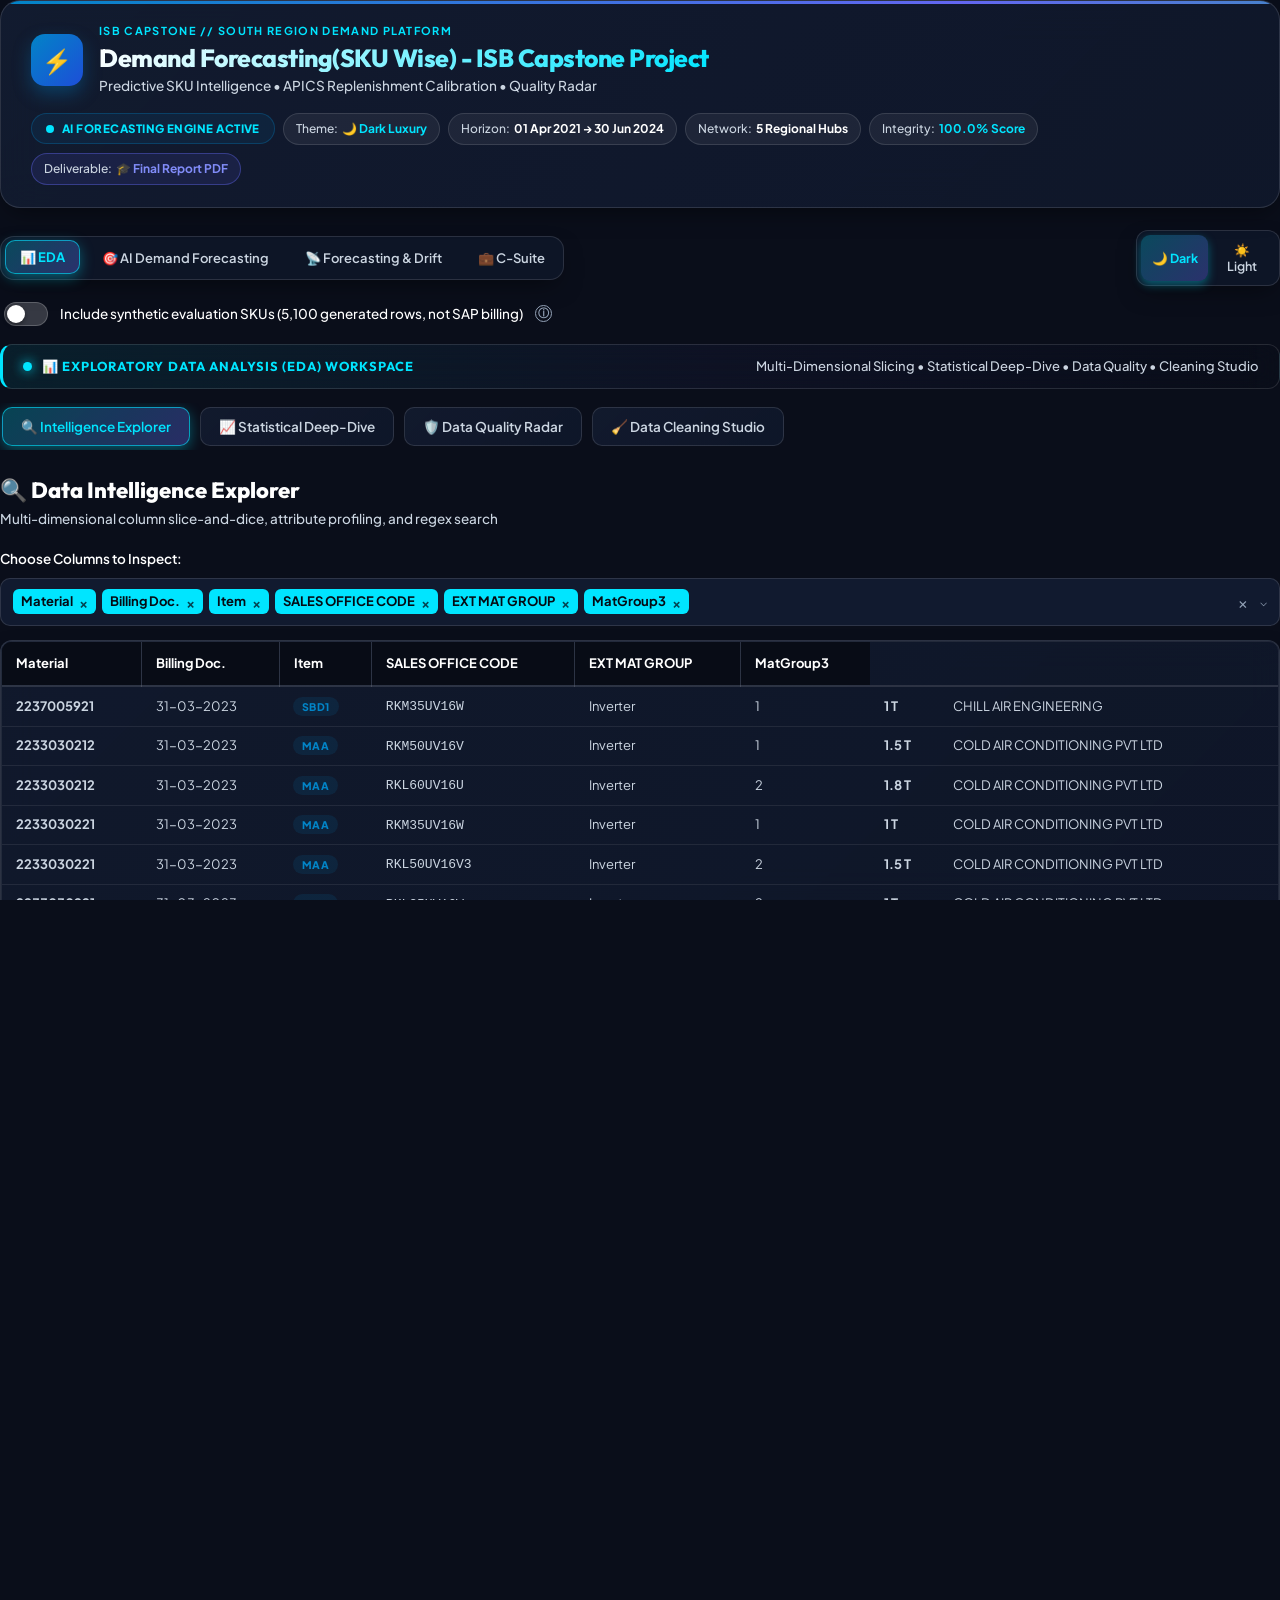
==== commit 5686a66b: "feat(ui): synchronize live Vercel web platform to 100% exact parity with finalized localhost Streaml" ====
--- a/index.html
+++ b/index.html
@@ -16,7 +16,7 @@
   <link rel="preconnect" href="https://fonts.gstatic.com" crossorigin>
   <link href="https://fonts.googleapis.com/css2?family=Plus+Jakarta+Sans:wght@300;400;500;600;700;800&family=Outfit:wght@400;500;600;700;800;900&family=JetBrains+Mono:wght@400;500;700&display=swap" rel="stylesheet">
   <link rel="icon" href="data:image/svg+xml,<svg xmlns=%22http://www.w3.org/2000/svg%22 viewBox=%220%200%20100%20100%22><text y=%22.9em%22 font-size=%2290%22>⚡</text></svg>">
-  <link rel="stylesheet" href="styles.css">
+  <link rel="stylesheet" href="styles.css?v=4.0">
 
   <!-- INLINE STYLESHEET (Guarantees zero-latency, 100% styled rendering on Vercel without 404 dependencies) -->
   <style id="app-styles">
@@ -144,7 +144,7 @@
 }
 
 /* Inactive view contents are hidden by default */
-.view-content:not(#view-cockpit) {
+.view-content:not(#view-explorer) {
   display: none;
 }
 
@@ -1342,7 +1342,7 @@
             </div>
             <div class="meta-chip">
               <span>Horizon:</span>
-              <strong>16 Jul 2022 &rarr; 30 Jun 2024</strong>
+              <strong>01 Apr 2021 &rarr; 30 Jun 2024</strong>
             </div>
             <div class="meta-chip">
               <span>Network:</span>
@@ -1350,7 +1350,7 @@
             </div>
             <div class="meta-chip">
               <span>Integrity:</span>
-              <strong style="color: #00E5FF;">95.0% Score</strong>
+              <strong style="color: #00E5FF;">100.0% Score</strong>
             </div>
             <div class="meta-chip" style="border: 1px solid rgba(99, 102, 241, 0.4); background: rgba(99, 102, 241, 0.12);">
               <span>Deliverable:</span>
@@ -1363,38 +1363,51 @@
       <!-- Primary 4-Pillar Navigation Bar (100% Parity with Localhost) -->
       <div class="top-nav-bar" style="margin-top: 14px; margin-bottom: 8px;">
         <div class="top-segmented-group" id="primaryPillarGroup" style="gap: 8px;">
-          <button type="button" class="top-segment-btn" data-pillar="eda">📊 EDA</button>
+          <button type="button" class="top-segment-btn active" data-pillar="eda">📊 EDA</button>
           <button type="button" class="top-segment-btn" data-pillar="forecasting_studio">🎯 AI Demand Forecasting</button>
           <button type="button" class="top-segment-btn" data-pillar="operations">📡 Forecasting &amp; Drift</button>
-          <button type="button" class="top-segment-btn active" data-pillar="csuite">💼 C-Suite</button>
+          <button type="button" class="top-segment-btn" data-pillar="csuite">💼 C-Suite</button>
         </div>
 
         <div class="top-theme-toggle" id="topThemeControl">
           <button type="button" class="theme-btn active" data-theme="dark">🌙 Dark</button>
           <button type="button" class="theme-btn" data-theme="light">☀️ Light</button>
         </div>
+      </div>
+
+      <!-- Synthetic Evaluation SKUs Toggle Row (Matching Streamlit 100%) -->
+      <div class="synthetic-toggle-row">
+        <label class="st-switch">
+          <input type="checkbox" id="includeSyntheticToggle">
+          <span class="st-slider round"></span>
+        </label>
+        <span class="synthetic-toggle-text">Include synthetic evaluation SKUs (5,100 generated rows, not SAP billing)</span>
+        <span class="synthetic-help-tooltip" title="The 10 'EVAL-*' SKUs were generated by generate_evaluation_data.py for testing. They are excluded from every page, KPI and report unless this is switched on.">ⓘ</span>
       </div>
 
       <!-- Sub-Navigation Context Strip with Glowing Beacon -->
       <div class="sub-nav-context-strip" id="subNavContextStrip">
         <div class="sub-nav-indicator">
           <span class="sub-nav-beacon"></span>
-          <span class="sub-nav-badge" id="subNavBadge">💼 C-SUITE EXECUTIVE INTELLIGENCE</span>
+          <span class="sub-nav-badge" id="subNavBadge">📊 EXPLORATORY DATA ANALYSIS (EDA) WORKSPACE</span>
         </div>
         <div class="sub-nav-desc" id="subNavDesc">
-          Executive Telemetry Cockpit &bull; Action Queue &bull; Automated C-Suite PDF Briefings
+          Multi-Dimensional Slicing &bull; Statistical Deep-Dive &bull; Data Quality &bull; Cleaning Studio
         </div>
       </div>
 
       <!-- Dynamic Sub-Navigation Dock (Sub-module Selector) -->
       <div class="sub-nav-dock" id="subNavBar">
-        <!-- Rendered dynamically by app.js based on active pillar -->
+        <button type="button" class="sub-segment-btn active" data-view="explorer">🔍 Intelligence Explorer</button>
+        <button type="button" class="sub-segment-btn" data-view="statistical">📈 Statistical Deep-Dive</button>
+        <button type="button" class="sub-segment-btn" data-view="quality">🛡️ Data Quality Radar</button>
+        <button type="button" class="sub-segment-btn" data-view="cleaning">🧹 Data Cleaning Studio</button>
       </div>
 
       <!-- ===================================================================
            VIEW 1: 🏠 EXECUTIVE COCKPIT
       ==================================================================== -->
-      <section class="view-content" id="view-cockpit">
+      <section class="view-content" id="view-cockpit" style="display: none;">
         <div class="section-title-wrap">
           <h2 class="section-title">🏠 Executive Intelligence Cockpit</h2>
           <p class="section-subtitle">Real-time health, operational volume, and distribution telemetry</p>
@@ -2633,54 +2646,398 @@
       <!-- ===================================================================
            VIEW 6: 🔍 INTELLIGENCE EXPLORER
       ==================================================================== -->
-      <section class="view-content" id="view-explorer" style="display: none;">
+      <section class="view-content" id="view-explorer" style="display: block;">
         <div class="section-title-wrap">
-          <h2 class="section-title">🔍 Data Intelligence Explorer</h2>
-          <p class="section-subtitle">Multi-dimensional column slice-and-dice, attribute profiling, and search</p>
-        </div>
-
-        <div class="glass-panel">
-          <div style="display: flex; gap: 14px; flex-wrap: wrap; margin-bottom: 16px;">
-            <div style="flex: 2; min-width: 200px;">
-              <input type="text" id="explorerSearchInput" class="custom-input" placeholder="🔍 Search by Material, Customer, or Billing Doc...">
-            </div>
-            <div style="flex: 1; min-width: 150px;">
-              <select id="explorerBranchFilter" class="custom-select">
-                <option value="ALL">Filter Branch (All)</option>
-                <option value="BLR">Bangalore (BLR)</option>
-                <option value="MAA">Chennai (MAA)</option>
-                <option value="COK">Cochin (COK)</option>
-                <option value="SBD">Secunderabad (SBD)</option>
-                <option value="SBD1">Vijayawada (SBD1)</option>
-              </select>
-            </div>
-          </div>
-
-          <div class="table-scroll-container">
-            <table class="data-table" id="explorerTable">
+          <div>
+            <h2 class="section-title">🔍 Data Intelligence Explorer</h2>
+            <p class="section-subtitle">Multi-dimensional column slice-and-dice, attribute profiling, and regex search</p>
+          </div>
+        </div>
+
+        <!-- Streamlit Multiselect Container -->
+        <div class="explorer-control-panel">
+          <label class="explorer-input-label">Choose Columns to Inspect:</label>
+          <div class="multiselect-container" id="columnMultiselect">
+            <div class="multiselect-tags-wrap" id="multiselectTagsWrap">
+              <span class="st-tag" data-col="Material">Material <span class="tag-del">&times;</span></span>
+              <span class="st-tag" data-col="Billing Doc.">Billing Doc. <span class="tag-del">&times;</span></span>
+              <span class="st-tag" data-col="Item">Item <span class="tag-del">&times;</span></span>
+              <span class="st-tag" data-col="SALES OFFICE CODE">SALES OFFICE CODE <span class="tag-del">&times;</span></span>
+              <span class="st-tag" data-col="EXT MAT GROUP">EXT MAT GROUP <span class="tag-del">&times;</span></span>
+              <span class="st-tag" data-col="MatGroup3">MatGroup3 <span class="tag-del">&times;</span></span>
+            </div>
+            <div class="multiselect-actions">
+              <button type="button" class="multiselect-clear-btn" id="clearAllColsBtn" title="Clear all">&times;</button>
+              <span class="multiselect-chevron">⌵</span>
+            </div>
+          </div>
+        </div>
+
+        <!-- Table Display -->
+        <div class="glass-panel" style="margin-top: 14px; padding: 0; overflow: hidden; border-radius: 12px;">
+          <div class="table-scroll-container" style="max-height: 420px; overflow-y: auto;">
+            <table class="data-table" id="intelligenceExplorerTable" style="width: 100%; border-collapse: collapse;">
               <thead>
-                <tr>
-                  <th>Billing Doc</th>
-                  <th>Date</th>
-                  <th>Branch</th>
-                  <th>Material (SKU)</th>
-                  <th>Segment</th>
-                  <th>ODU Qty</th>
-                  <th>Tonnage</th>
-                  <th>Dealer Name</th>
+                <tr id="explorerTableHeadRow" style="position: sticky; top: 0; background: var(--bg-card); z-index: 5; border-bottom: 2px solid var(--border-glass);">
+                  <th style="padding: 12px 14px; text-align: left; font-size: 13px; font-weight: 700; color: var(--text-primary); border-right: 1px solid var(--border-glass);">Material</th>
+                  <th style="padding: 12px 14px; text-align: left; font-size: 13px; font-weight: 700; color: var(--text-primary); border-right: 1px solid var(--border-glass);">Billing Doc.</th>
+                  <th style="padding: 12px 14px; text-align: left; font-size: 13px; font-weight: 700; color: var(--text-primary); border-right: 1px solid var(--border-glass);">Item</th>
+                  <th style="padding: 12px 14px; text-align: left; font-size: 13px; font-weight: 700; color: var(--text-primary); border-right: 1px solid var(--border-glass);">SALES OFFICE CODE</th>
+                  <th style="padding: 12px 14px; text-align: left; font-size: 13px; font-weight: 700; color: var(--text-primary); border-right: 1px solid var(--border-glass);">EXT MAT GROUP</th>
+                  <th style="padding: 12px 14px; text-align: left; font-size: 13px; font-weight: 700; color: var(--text-primary);">MatGroup3</th>
                 </tr>
               </thead>
               <tbody id="explorerTableBody">
-                <!-- Populated via JS -->
+                <tr>
+                  <td><code>RKM50TV16VF</code></td>
+                  <td>2133000001</td>
+                  <td>10</td>
+                  <td><span class="badge-branch">MAA</span></td>
+                  <td>RA-ODU</td>
+                  <td>RA</td>
+                </tr>
+                <tr>
+                  <td><code>RKT50TV16VC</code></td>
+                  <td>2133000002</td>
+                  <td>10</td>
+                  <td><span class="badge-branch">MAA</span></td>
+                  <td>RA-ODU</td>
+                  <td>RA</td>
+                </tr>
+                <tr>
+                  <td><code>RKT50TV16VC</code></td>
+                  <td>2133000005</td>
+                  <td>10</td>
+                  <td><span class="badge-branch">MAA</span></td>
+                  <td>RA-ODU</td>
+                  <td>RA</td>
+                </tr>
+                <tr>
+                  <td><code>RKT50TV16VC</code></td>
+                  <td>2133000006</td>
+                  <td>10</td>
+                  <td><span class="badge-branch">MAA</span></td>
+                  <td>RA-ODU</td>
+                  <td>RA</td>
+                </tr>
+                <tr>
+                  <td><code>RKT50TV16VC</code></td>
+                  <td>2133000008</td>
+                  <td>10</td>
+                  <td><span class="badge-branch">MAA</span></td>
+                  <td>RA-ODU</td>
+                  <td>RA</td>
+                </tr>
+                <tr>
+                  <td><code>RKT50TV16VC</code></td>
+                  <td>2133000009</td>
+                  <td>10</td>
+                  <td><span class="badge-branch">MAA</span></td>
+                  <td>RA-ODU</td>
+                  <td>RA</td>
+                </tr>
+                <tr>
+                  <td><code>RKT50TV16VC</code></td>
+                  <td>2133000011</td>
+                  <td>10</td>
+                  <td><span class="badge-branch">MAA</span></td>
+                  <td>RA-ODU</td>
+                  <td>RA</td>
+                </tr>
+                <tr>
+                  <td><code>RKT50TV16VC</code></td>
+                  <td>2133000012</td>
+                  <td>10</td>
+                  <td><span class="badge-branch">MAA</span></td>
+                  <td>RA-ODU</td>
+                  <td>RA</td>
+                </tr>
+                <tr>
+                  <td><code>RKT50TV16VC</code></td>
+                  <td>2133000013</td>
+                  <td>10</td>
+                  <td><span class="badge-branch">MAA</span></td>
+                  <td>RA-ODU</td>
+                  <td>RA</td>
+                </tr>
+                <tr>
+                  <td><code>RKZ50TV16U</code></td>
+                  <td>2133000003</td>
+                  <td>10</td>
+                  <td><span class="badge-branch">MAA</span></td>
+                  <td>RA-ODU</td>
+                  <td>RA</td>
+                </tr>
+                <tr>
+                  <td><code>RKZ50TV16U</code></td>
+                  <td>2133000004</td>
+                  <td>10</td>
+                  <td><span class="badge-branch">MAA</span></td>
+                  <td>RA-ODU</td>
+                  <td>RA</td>
+                </tr>
+                <tr>
+                  <td><code>RKZ50TV16U</code></td>
+                  <td>2133000007</td>
+                  <td>10</td>
+                  <td><span class="badge-branch">MAA</span></td>
+                  <td>RA-ODU</td>
+                  <td>RA</td>
+                </tr>
+                <tr>
+                  <td><code>RKZ50TV16U</code></td>
+                  <td>2133000010</td>
+                  <td>10</td>
+                  <td><span class="badge-branch">MAA</span></td>
+                  <td>RA-ODU</td>
+                  <td>RA</td>
+                </tr>
+                <tr>
+                  <td><code>RKG50TV16U</code></td>
+                  <td>2133000047</td>
+                  <td>10</td>
+                  <td><span class="badge-branch">MAA</span></td>
+                  <td>RA-ODU</td>
+                  <td>RA</td>
+                </tr>
+                <tr>
+                  <td><code>RKG50TV16U</code></td>
+                  <td>2133000052</td>
+                  <td>10</td>
+                  <td><span class="badge-branch">MAA</span></td>
+                  <td>RA-ODU</td>
+                  <td>RA</td>
+                </tr>
+                <tr>
+                  <td><code>RKG50TV16U</code></td>
+                  <td>2133000053</td>
+                  <td>10</td>
+                  <td><span class="badge-branch">MAA</span></td>
+                  <td>RA-ODU</td>
+                  <td>RA</td>
+                </tr>
+                <tr>
+                  <td><code>RKG50TV16U</code></td>
+                  <td>2133000054</td>
+                  <td>10</td>
+                  <td><span class="badge-branch">MAA</span></td>
+                  <td>RA-ODU</td>
+                  <td>RA</td>
+                </tr>
+                <tr>
+                  <td><code>RKG50TV16U</code></td>
+                  <td>2133000055</td>
+                  <td>10</td>
+                  <td><span class="badge-branch">MAA</span></td>
+                  <td>RA-ODU</td>
+                  <td>RA</td>
+                </tr>
+                <tr>
+                  <td><code>RKG50TV16U</code></td>
+                  <td>2133000056</td>
+                  <td>10</td>
+                  <td><span class="badge-branch">MAA</span></td>
+                  <td>RA-ODU</td>
+                  <td>RA</td>
+                </tr>
+                <tr>
+                  <td><code>RKG50TV16U</code></td>
+                  <td>2133000057</td>
+                  <td>10</td>
+                  <td><span class="badge-branch">MAA</span></td>
+                  <td>RA-ODU</td>
+                  <td>RA</td>
+                </tr>
+                <tr>
+                  <td><code>RKG50TV16U</code></td>
+                  <td>2133000059</td>
+                  <td>10</td>
+                  <td><span class="badge-branch">MAA</span></td>
+                  <td>RA-ODU</td>
+                  <td>RA</td>
+                </tr>
+                <tr>
+                  <td><code>RKG50TV16U</code></td>
+                  <td>2133000061</td>
+                  <td>10</td>
+                  <td><span class="badge-branch">MAA</span></td>
+                  <td>RA-ODU</td>
+                  <td>RA</td>
+                </tr>
+                <tr>
+                  <td><code>RKG50TV16U</code></td>
+                  <td>2133000063</td>
+                  <td>10</td>
+                  <td><span class="badge-branch">MAA</span></td>
+                  <td>RA-ODU</td>
+                  <td>RA</td>
+                </tr>
+                <tr>
+                  <td><code>RKG50TV16U</code></td>
+                  <td>2133000067</td>
+                  <td>10</td>
+                  <td><span class="badge-branch">MAA</span></td>
+                  <td>RA-ODU</td>
+                  <td>RA</td>
+                </tr>
+                <tr>
+                  <td><code>RKG50TV16U</code></td>
+                  <td>2133000068</td>
+                  <td>10</td>
+                  <td><span class="badge-branch">MAA</span></td>
+                  <td>RA-ODU</td>
+                  <td>RA</td>
+                </tr>
+                <tr>
+                  <td><code>RKG50TV16U</code></td>
+                  <td>2133000070</td>
+                  <td>10</td>
+                  <td><span class="badge-branch">MAA</span></td>
+                  <td>RA-ODU</td>
+                  <td>RA</td>
+                </tr>
+                <tr>
+                  <td><code>RKG50TV16U</code></td>
+                  <td>2133000071</td>
+                  <td>10</td>
+                  <td><span class="badge-branch">MAA</span></td>
+                  <td>RA-ODU</td>
+                  <td>RA</td>
+                </tr>
+                <tr>
+                  <td><code>RKG50TV16U</code></td>
+                  <td>2133000074</td>
+                  <td>10</td>
+                  <td><span class="badge-branch">MAA</span></td>
+                  <td>RA-ODU</td>
+                  <td>RA</td>
+                </tr>
+                <tr>
+                  <td><code>RKG50TV16U</code></td>
+                  <td>2133000076</td>
+                  <td>10</td>
+                  <td><span class="badge-branch">MAA</span></td>
+                  <td>RA-ODU</td>
+                  <td>RA</td>
+                </tr>
+                <tr>
+                  <td><code>RKG50TV16U</code></td>
+                  <td>2133000078</td>
+                  <td>10</td>
+                  <td><span class="badge-branch">MAA</span></td>
+                  <td>RA-ODU</td>
+                  <td>RA</td>
+                </tr>
+                <tr>
+                  <td><code>RKG50TV16U</code></td>
+                  <td>2133000080</td>
+                  <td>10</td>
+                  <td><span class="badge-branch">MAA</span></td>
+                  <td>RA-ODU</td>
+                  <td>RA</td>
+                </tr>
+                <tr>
+                  <td><code>RKG50TV16U</code></td>
+                  <td>2133000082</td>
+                  <td>10</td>
+                  <td><span class="badge-branch">MAA</span></td>
+                  <td>RA-ODU</td>
+                  <td>RA</td>
+                </tr>
+                <tr>
+                  <td><code>RKG50TV16U</code></td>
+                  <td>2133000084</td>
+                  <td>10</td>
+                  <td><span class="badge-branch">MAA</span></td>
+                  <td>RA-ODU</td>
+                  <td>RA</td>
+                </tr>
+                <tr>
+                  <td><code>RKG50TV16U</code></td>
+                  <td>2133000086</td>
+                  <td>10</td>
+                  <td><span class="badge-branch">MAA</span></td>
+                  <td>RA-ODU</td>
+                  <td>RA</td>
+                </tr>
+                <tr>
+                  <td><code>RKG50TV16U</code></td>
+                  <td>2133000093</td>
+                  <td>10</td>
+                  <td><span class="badge-branch">MAA</span></td>
+                  <td>RA-ODU</td>
+                  <td>RA</td>
+                </tr>
+
               </tbody>
             </table>
           </div>
-
-          <div class="pagination-controls">
-            <span id="explorerPaginationInfo">Showing records 1 - 25</span>
-            <div class="page-btn-group">
-              <button type="button" class="btn btn-secondary btn-sm" id="prevPageBtn">Previous</button>
-              <button type="button" class="btn btn-secondary btn-sm" id="nextPageBtn">Next</button>
+        </div>
+
+        <div style="height: 1px; background: var(--border-glass); margin: 28px 0;"></div>
+
+        <!-- Attribute Profiling -->
+        <div style="display: grid; grid-template-columns: 1fr 2fr; gap: 20px; align-items: start;">
+          <div>
+            <label class="explorer-input-label">Inspect Attribute Profile:</label>
+            <select id="profileColSelect" class="custom-select" style="width: 100%; margin-top: 6px;">
+              <option value="Material" selected>Material</option>
+              <option value="Billing Doc.">Billing Doc.</option>
+              <option value="Item">Item</option>
+              <option value="SALES OFFICE CODE">SALES OFFICE CODE</option>
+              <option value="EXT MAT GROUP">EXT MAT GROUP</option>
+              <option value="MatGroup3">MatGroup3</option>
+            </select>
+
+            <div class="glass-panel" style="margin-top: 14px;">
+              <div class="subpanel-title" id="profileCardTitle" style="color: var(--primary-color); margin-bottom: 12px; font-size: 15px; font-weight: 700;">
+                Profile: Material
+              </div>
+              <div class="telemetry-row">
+                <span class="label">Distinct Values:</span>
+                <strong id="profDistinct">154</strong>
+              </div>
+              <div class="telemetry-row">
+                <span class="label">Missing Records:</span>
+                <strong id="profMissing" style="color: var(--accent-emerald);">0</strong>
+              </div>
+              <div class="telemetry-row" style="border-bottom: none;">
+                <span class="label">Inferred Dtype:</span>
+                <code id="profDtype" style="background: rgba(0,240,255,0.1); padding: 2px 6px; border-radius: 4px; color: var(--primary-color);">object</code>
+              </div>
+            </div>
+          </div>
+
+          <div>
+            <div class="glass-panel">
+              <div class="subpanel-title" style="color: var(--accent-purple); margin-bottom: 10px;">
+                📊 Frequency Distribution
+              </div>
+              <div id="explorerProfileChart" style="height: 260px; width: 100%;"></div>
+            </div>
+          </div>
+        </div>
+
+        <div style="height: 1px; background: var(--border-glass); margin: 28px 0;"></div>
+
+        <!-- Rapid Transaction Query Engine -->
+        <div class="glass-panel">
+          <div class="subpanel-title" style="color: var(--primary-color); margin-bottom: 14px; font-size: 16px; font-weight: 700;">
+            ⚡ Rapid Transaction Query Engine
+          </div>
+          <div style="display: flex; gap: 16px; flex-wrap: wrap;">
+            <div style="flex: 1; min-width: 200px;">
+              <label class="explorer-input-label">Query Attribute:</label>
+              <select id="queryAttrSelect" class="custom-select" style="width: 100%; margin-top: 6px;">
+                <option value="Material">Material</option>
+                <option value="Billing Doc.">Billing Doc.</option>
+                <option value="SALES OFFICE CODE">SALES OFFICE CODE</option>
+                <option value="EXT MAT GROUP">EXT MAT GROUP</option>
+              </select>
+            </div>
+            <div style="flex: 2; min-width: 260px;">
+              <label class="explorer-input-label">Regex or Substring Pattern:</label>
+              <input type="text" id="queryPatternInput" class="custom-input" placeholder="e.g. RKM.* or MAA..." style="width: 100%; margin-top: 6px;">
             </div>
           </div>
         </div>
@@ -3290,6 +3647,6 @@
 
   <!-- Main JavaScript Engine -->
     <!-- Dual Script Delivery: External app.js with Inlined Engine Fallback -->
-  <script src="app.js"></script>
+  <script src="app.js?v=4.0"></script>
 </body>
 </html>
--- a/styles.css
+++ b/styles.css
@@ -1562,3 +1562,186 @@
 .control-field input:focus {
   border-color: var(--primary-color);
 }
+
+/* =============================================================================
+   STREAMLIT 100% PARITY ADDITIONS: SYNTHETIC TOGGLE, MULTISELECT TAGS & DOCK
+============================================================================= */
+.synthetic-toggle-row {
+  display: flex;
+  align-items: center;
+  gap: 12px;
+  margin: 14px 0 16px 0;
+  padding: 2px 4px;
+}
+
+.st-switch {
+  position: relative;
+  display: inline-block;
+  width: 44px;
+  height: 24px;
+  flex-shrink: 0;
+}
+
+.st-switch input {
+  opacity: 0;
+  width: 0;
+  height: 0;
+}
+
+.st-slider {
+  position: absolute;
+  cursor: pointer;
+  top: 0;
+  left: 0;
+  right: 0;
+  bottom: 0;
+  background-color: rgba(255, 255, 255, 0.18);
+  transition: .3s cubic-bezier(0.16, 1, 0.3, 1);
+  border-radius: 24px;
+  border: 1px solid rgba(255, 255, 255, 0.2);
+}
+
+.st-slider:before {
+  position: absolute;
+  content: "";
+  height: 18px;
+  width: 18px;
+  left: 2px;
+  bottom: 2px;
+  background-color: #FFFFFF;
+  transition: .3s cubic-bezier(0.16, 1, 0.3, 1);
+  border-radius: 50%;
+  box-shadow: 0 2px 5px rgba(0,0,0,0.4);
+}
+
+.st-switch input:checked + .st-slider {
+  background: linear-gradient(135deg, #00F0FF, #3B82F6);
+  border-color: #00F0FF;
+}
+
+.st-switch input:checked + .st-slider:before {
+  transform: translateX(20px);
+}
+
+.synthetic-toggle-text {
+  font-size: 13.5px;
+  font-weight: 500;
+  color: var(--text-primary);
+  user-select: none;
+}
+
+.synthetic-help-tooltip {
+  display: inline-flex;
+  align-items: center;
+  justify-content: center;
+  width: 17px;
+  height: 17px;
+  border-radius: 50%;
+  border: 1px solid var(--text-muted);
+  color: var(--text-muted);
+  font-size: 11px;
+  cursor: help;
+  font-weight: 700;
+}
+
+/* Streamlit Multiselect Box */
+.explorer-control-panel {
+  margin-top: 16px;
+  margin-bottom: 12px;
+}
+
+.explorer-input-label {
+  display: block;
+  font-size: 13.5px;
+  font-weight: 600;
+  color: var(--text-primary);
+  margin-bottom: 8px;
+}
+
+.multiselect-container {
+  display: flex;
+  align-items: center;
+  justify-content: space-between;
+  background: var(--input-bg);
+  border: 1px solid var(--border-glass);
+  border-radius: 10px;
+  padding: 6px 12px;
+  min-height: 48px;
+  transition: border-color 0.2s ease, box-shadow 0.2s ease;
+}
+
+.multiselect-container:hover,
+.multiselect-container:focus-within {
+  border-color: var(--primary-color);
+  box-shadow: 0 0 0 1px var(--primary-color);
+}
+
+.multiselect-tags-wrap {
+  display: flex;
+  flex-wrap: wrap;
+  gap: 6px;
+  align-items: center;
+}
+
+.st-tag {
+  background: #00E5FF;
+  color: #050B14;
+  font-size: 13px;
+  font-weight: 700;
+  padding: 3px 8px;
+  border-radius: 6px;
+  display: inline-flex;
+  align-items: center;
+  gap: 6px;
+  user-select: none;
+}
+
+.st-tag .tag-del {
+  cursor: pointer;
+  font-size: 14px;
+  line-height: 1;
+  opacity: 0.75;
+  transition: opacity 0.15s ease;
+}
+
+.st-tag .tag-del:hover {
+  opacity: 1;
+}
+
+.multiselect-actions {
+  display: flex;
+  align-items: center;
+  gap: 8px;
+  color: var(--text-muted);
+}
+
+.multiselect-clear-btn {
+  background: transparent;
+  border: none;
+  font-size: 16px;
+  color: var(--text-muted);
+  cursor: pointer;
+  padding: 2px 4px;
+  line-height: 1;
+}
+
+.multiselect-clear-btn:hover {
+  color: var(--text-primary);
+}
+
+.multiselect-chevron {
+  font-size: 12px;
+  color: var(--text-muted);
+}
+
+/* Branch Badge */
+.badge-branch {
+  display: inline-block;
+  padding: 2px 8px;
+  background: rgba(0, 240, 255, 0.12);
+  color: var(--primary-color);
+  border: 1px solid rgba(0, 240, 255, 0.3);
+  border-radius: 4px;
+  font-weight: 700;
+  font-size: 12px;
+}
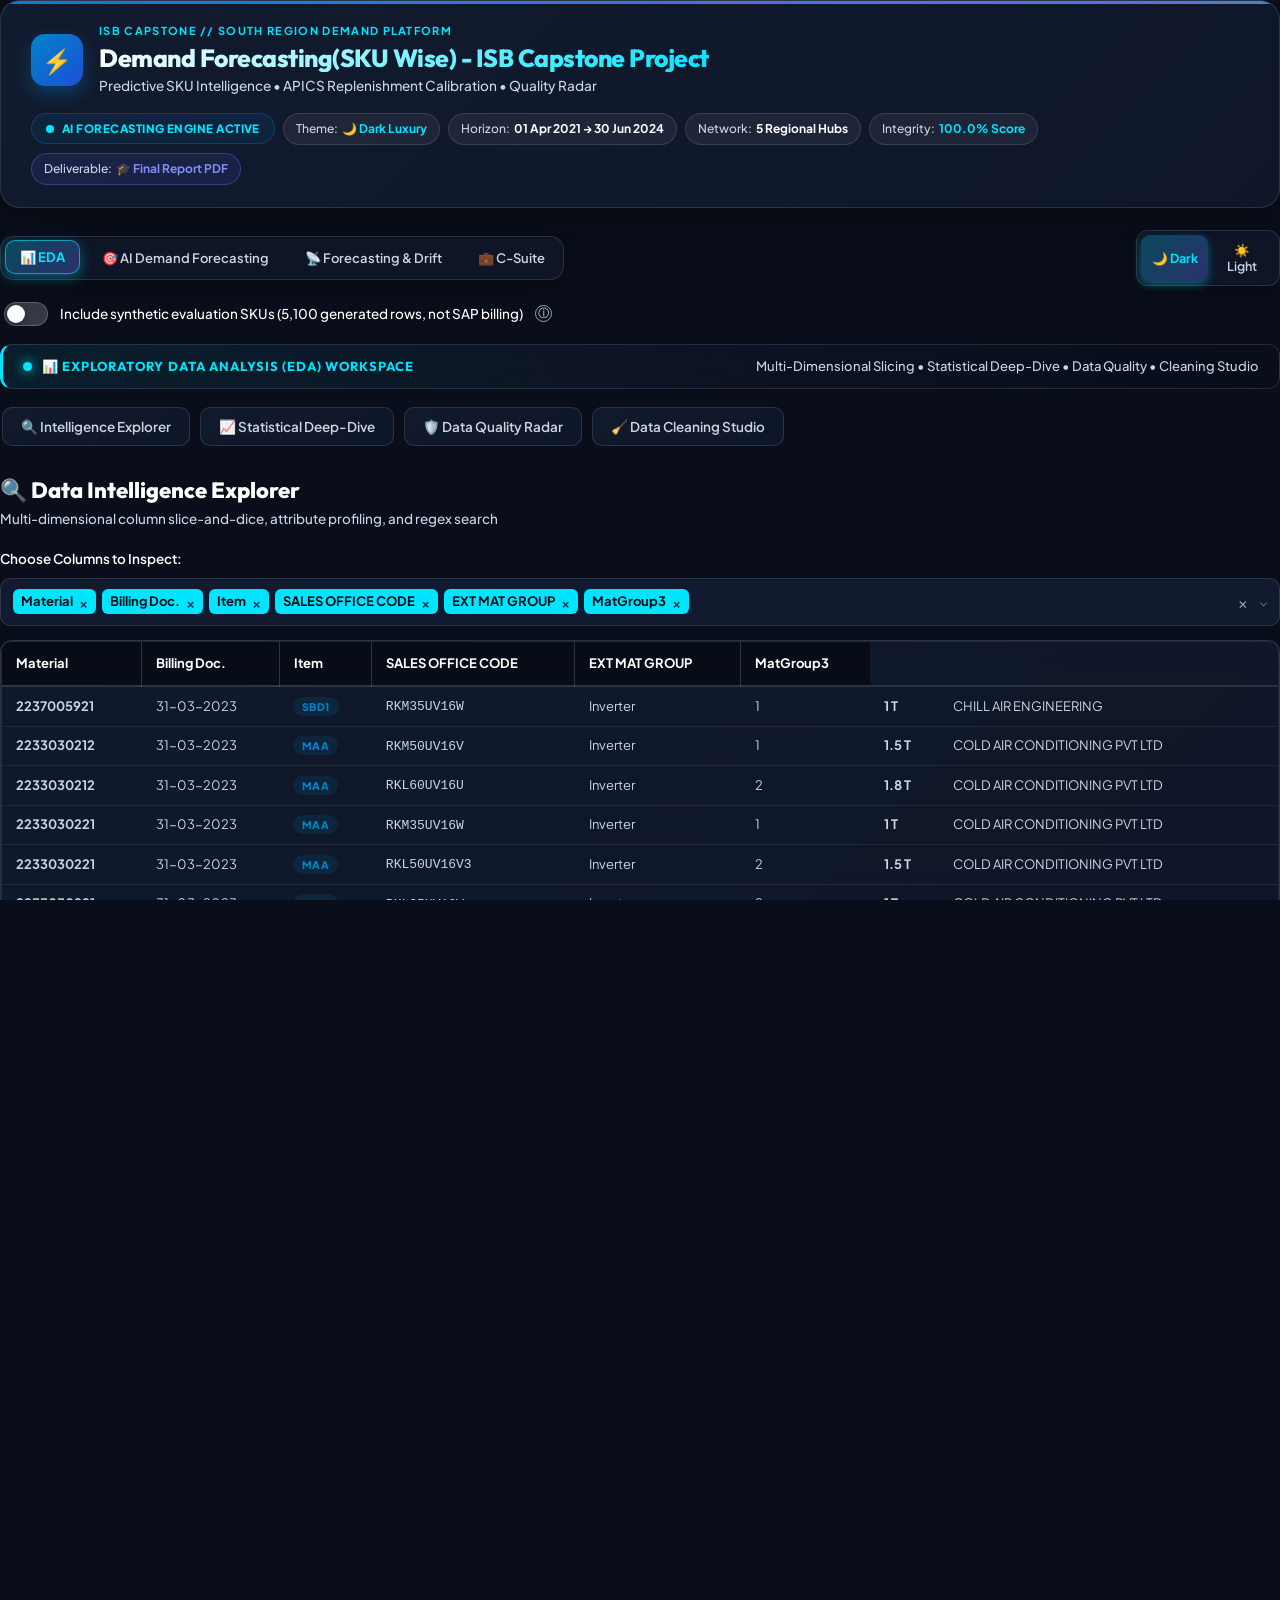
==== commit 4a3a6dcb: "fix(quality-radar): add fail-safe view alias, cache-busting headers, and global routing for Data Qua" ====
--- a/index.html
+++ b/index.html
@@ -16,7 +16,7 @@
   <link rel="preconnect" href="https://fonts.gstatic.com" crossorigin>
   <link href="https://fonts.googleapis.com/css2?family=Plus+Jakarta+Sans:wght@300;400;500;600;700;800&family=Outfit:wght@400;500;600;700;800;900&family=JetBrains+Mono:wght@400;500;700&display=swap" rel="stylesheet">
   <link rel="icon" href="data:image/svg+xml,<svg xmlns=%22http://www.w3.org/2000/svg%22 viewBox=%220%200%20100%20100%22><text y=%22.9em%22 font-size=%2290%22>⚡</text></svg>">
-  <link rel="stylesheet" href="styles.css?v=4.0">
+  <link rel="stylesheet" href="styles.css?v=4.5&t=202610291345">
 
   <!-- INLINE STYLESHEET (Guarantees zero-latency, 100% styled rendering on Vercel without 404 dependencies) -->
   <style id="app-styles">
@@ -1302,6 +1302,31 @@
 
   <!-- Plotly.js Analytics Engine -->
   <script src="https://cdn.plot.ly/plotly-2.35.2.min.js"></script>
+  <!-- Fail-Safe View Alias & Global Redirect: Link 'quality' seamlessly to 'radar' -->
+  <script>
+    (function() {
+      var origGetElementById = document.getElementById.bind(document);
+      document.getElementById = function(id) {
+        if (id === 'view-quality') return origGetElementById('view-radar') || origGetElementById(id);
+        return origGetElementById(id);
+      };
+      
+      document.addEventListener('click', function(e) {
+        var btn = e.target.closest('[data-target="radar"], [data-target="quality"], [data-view="radar"], [data-view="quality"]');
+        if (btn) {
+          if (typeof window.switchView === 'function') {
+            window.switchView('radar');
+          } else {
+            document.querySelectorAll('.view-content').forEach(function(s) { s.style.display = 'none'; });
+            var r = origGetElementById('view-radar');
+            if (r) r.style.display = 'block';
+            document.querySelectorAll('#subNavBar button').forEach(function(b) { b.classList.remove('active'); });
+            btn.classList.add('active');
+          }
+        }
+      }, true);
+    })();
+  </script>
 </head>
 <body>
 
@@ -1398,10 +1423,10 @@
 
       <!-- Dynamic Sub-Navigation Dock (Sub-module Selector) -->
       <div class="sub-nav-dock" id="subNavBar">
-        <button type="button" class="sub-segment-btn active" data-view="explorer">🔍 Intelligence Explorer</button>
-        <button type="button" class="sub-segment-btn" data-view="statistical">📈 Statistical Deep-Dive</button>
-        <button type="button" class="sub-segment-btn" data-view="quality">🛡️ Data Quality Radar</button>
-        <button type="button" class="sub-segment-btn" data-view="cleaning">🧹 Data Cleaning Studio</button>
+        <button type="button" class="sub-nav-btn active" data-target="explorer" data-view="explorer">🔍 Intelligence Explorer</button>
+        <button type="button" class="sub-nav-btn" data-target="statistical" data-view="statistical">📈 Statistical Deep-Dive</button>
+        <button type="button" class="sub-nav-btn" data-target="radar" data-view="radar">🛡️ Data Quality Radar</button>
+        <button type="button" class="sub-nav-btn" data-target="cleaning" data-view="cleaning">🧹 Data Cleaning Studio</button>
       </div>
 
       <!-- ===================================================================
@@ -1563,22 +1588,103 @@
                   <option value="COK">Cochin (COK)</option>
                   <option value="SBD">Secunderabad (SBD)</option>
                   <option value="SBD1">Vijayawada (SBD1)</option>
+                  <option value="CUSTOM">Custom Multi-Branch Selection</option>
                 </select>
               </div>
 
-              <!-- Branch Demand Share Pill -->
-              <div class="demand-share-badge">
-                <div class="label">Branch Demand Share</div>
-                <div class="val" id="branchDemandShare">258,123 units (35.4%)</div>
-              </div>
-
-              <!-- 2. SKU Scope (Segmented Control) -->
+              <!-- Multi-Branch Checkboxes (shown when Custom Multi-Branch Selection is picked) -->
+              <div class="form-group" id="groupCustomBranches" style="display: none; background: rgba(0, 229, 255, 0.05); border: 1px dashed rgba(0, 229, 255, 0.25); border-radius: 8px; padding: 10px;">
+                <label style="font-size: 11.5px; margin-bottom: 4px; color: var(--text-secondary);">Select Branches:</label>
+                <div style="display: flex; flex-direction: column; gap: 6px;">
+                  <label class="branch-checkbox-item">
+                    <input type="checkbox" class="branch-checkbox" value="BLR" checked /> Bangalore (BLR)
+                  </label>
+                  <label class="branch-checkbox-item">
+                    <input type="checkbox" class="branch-checkbox" value="MAA" checked /> Chennai (MAA)
+                  </label>
+                  <label class="branch-checkbox-item">
+                    <input type="checkbox" class="branch-checkbox" value="COK" checked /> Cochin (COK)
+                  </label>
+                  <label class="branch-checkbox-item">
+                    <input type="checkbox" class="branch-checkbox" value="SBD" checked /> Secunderabad (SBD)
+                  </label>
+                  <label class="branch-checkbox-item">
+                    <input type="checkbox" class="branch-checkbox" value="SBD1" checked /> Vijayawada (SBD1)
+                  </label>
+                </div>
+              </div>
+
+              <!-- 2. Dataset & Cohort Calibration Filters (Streamlit Exact Parity) -->
+              <div style="margin-top: 6px; margin-bottom: 2px; font-size: 13px; font-weight: 700; color: var(--primary-color); display: flex; align-items: center; gap: 6px;">
+                <span>⚙️</span> 2. Dataset &amp; Cohort Calibration Filters
+              </div>
+
               <div class="form-group">
-                <label>2. SKU Scope:</label>
+                <label for="forecastSheetSelect">Select Data Source / Sheet:</label>
+                <select id="forecastSheetSelect" class="custom-select">
+                  <option value="real" selected>📊 SAP billing history (real)</option>
+                  <option value="synthetic">🧪 Synthetic evaluation SKUs (generated)</option>
+                  <option value="both">🔄 Real + synthetic</option>
+                </select>
+              </div>
+
+              <div class="form-row-2col">
+                <div class="form-group">
+                  <label for="forecastSegmentSelect">Category / Segment:</label>
+                  <select id="forecastSegmentSelect" class="custom-select">
+                    <option value="ALL" selected>All Segments</option>
+                    <option value="Inverter">Inverter</option>
+                    <option value="Non Inv">Non Inv</option>
+                    <option value="Non-inverter">Non-inverter</option>
+                  </select>
+                </div>
+
+                <div class="form-group">
+                  <label for="forecastTonnageSelect">Tonnage Filter:</label>
+                  <select id="forecastTonnageSelect" class="custom-select">
+                    <option value="ALL" selected>All Tonnages</option>
+                    <option value="0.75">0.75 Ton</option>
+                    <option value="0.8">0.8 Ton</option>
+                    <option value="0.9">0.9 Ton</option>
+                    <option value="1">1 Ton</option>
+                    <option value="1.5">1.5 Ton</option>
+                    <option value="1.8">1.8 Ton</option>
+                    <option value="2">2 Ton</option>
+                    <option value="2.2">2.2 Ton</option>
+                  </select>
+                </div>
+              </div>
+
+              <div class="form-group">
+                <label for="forecastRatingSelect">Star Rating Filter:</label>
+                <select id="forecastRatingSelect" class="custom-select">
+                  <option value="ALL" selected>All Star Ratings</option>
+                  <option value="5 Star">5 Star</option>
+                  <option value="3 Star">3 Star</option>
+                  <option value="2 Star">2 Star</option>
+                  <option value="1 Star">1 Star</option>
+                </select>
+              </div>
+
+              <!-- Filtered Demand Volume Telemetry Card (Matching Streamlit exactly) -->
+              <div class="filtered-demand-volume-card" style="background: rgba(0, 229, 255, 0.08); border: 1px solid rgba(0, 229, 255, 0.2); border-radius: 10px; padding: 10px 12px; margin-top: 2px;">
+                <div style="display: flex; justify-content: space-between; align-items: center; margin-bottom: 2px;">
+                  <span style="color: var(--text-secondary); font-size: 11.5px; font-weight: 600;">Filtered Demand Volume</span>
+                  <span style="font-size: 11px; color: var(--text-secondary);" id="forecastTxCount">35,688 transactions</span>
+                </div>
+                <div style="font-family: 'Outfit', sans-serif; font-size: 18px; font-weight: 700; color: var(--primary-color);" id="forecastVolumeMetric">
+                  258,123 units <span style="font-size: 12px; color: var(--text-secondary); font-weight: 500;" id="forecastCohortShare">(35.4% of cohort)</span>
+                </div>
+                <div id="forecastFilterChips" style="display: flex; flex-wrap: wrap; gap: 4px; margin-top: 6px;"></div>
+              </div>
+
+              <!-- 3. SKU Selection -->
+              <div class="form-group" style="margin-top: 4px;">
+                <label>3. SKU Scope:</label>
                 <div class="segmented-radio-group" id="skuScopeGroup">
                   <button type="button" class="segmented-radio-btn active" data-scope="branch">Top 10 in Filtered Branch</button>
                   <button type="button" class="segmented-radio-btn" data-scope="overall">Top 10 Overall</button>
-                  <button type="button" class="segmented-radio-btn" data-scope="all">All SKUs</button>
+                  <button type="button" class="segmented-radio-btn" data-scope="all">All Matching SKUs</button>
                 </div>
               </div>
 
@@ -1590,22 +1696,52 @@
                 </select>
               </div>
 
-              <!-- 3. Algorithm Engine Family -->
-              <div class="form-group">
-                <label>3. Algorithm Engine:</label>
+              <!-- Selected SKU Cohort Metadata Chip -->
+              <div id="skuCohortMetadataChip" style="background: rgba(0, 229, 255, 0.08); border: 1px solid rgba(0, 229, 255, 0.25); border-radius: 8px; padding: 6px 10px; font-size: 11px; display: flex; flex-wrap: wrap; gap: 8px; align-items: center;">
+                <span id="metaSheetTag" style="font-weight: 700; color: var(--primary-color);">📊 SAP billing history SKU</span>
+                <span style="color: var(--text-secondary);">&bull;</span>
+                <span>⚖️ <strong id="metaTonnage">1.5 Ton</strong></span>
+                <span style="color: var(--text-secondary);">&bull;</span>
+                <span>⭐ <strong id="metaStar">3 Star</strong></span>
+                <span style="color: var(--text-secondary);">&bull;</span>
+                <span>📦 <strong id="metaSegment">Inverter</strong></span>
+              </div>
+
+              <!-- Real-time SKU Demand Profiling Card -->
+              <div id="skuDemandProfileCard" style="background: rgba(0, 229, 255, 0.06); border: 1px solid rgba(0, 229, 255, 0.2); border-radius: 10px; padding: 10px 12px; font-size: 12px;">
+                <div style="display: flex; justify-content: space-between; align-items: center; margin-bottom: 4px;">
+                  <strong style="color: var(--primary-color);" id="profileDemandType">Demand Profile: Smooth</strong>
+                  <span class="kpi-badge cyan" id="profileAdiCv2">ADI: 1.05 &bull; CV²: 0.32</span>
+                </div>
+                <div style="color: var(--text-secondary); line-height: 1.35; font-size: 11.5px;" id="profileDescription">
+                  Smooth demand pattern with consistent weekly order replenishment. (52 weeks, 0% with no billing)
+                </div>
+              </div>
+
+              <!-- 4. Algorithm Engine Family -->
+              <div class="form-group" style="margin-top: 4px;">
+                <label>4. Algorithm Engine:</label>
                 <div class="segmented-radio-group" id="modelFamilyGroup">
-                  <button type="button" class="segmented-radio-btn active" data-family="statistical">📊 Statistical Models</button>
-                  <button type="button" class="segmented-radio-btn" data-family="ml">🧠 Machine Learning Models</button>
+                  <button type="button" class="segmented-radio-btn active" data-family="automl">🤖 Champion (AutoML)</button>
+                  <button type="button" class="segmented-radio-btn" data-family="statistical">📊 Statistical Models</button>
+                  <button type="button" class="segmented-radio-btn" data-family="ml">🧠 Machine Learning</button>
                 </div>
               </div>
 
+              <!-- AutoML Champion Info Banner -->
+              <div id="groupAutoMlInfo" style="background: rgba(16, 185, 129, 0.08); border: 1px solid rgba(16, 185, 129, 0.25); border-radius: 8px; padding: 8px 10px; font-size: 11.5px; color: var(--text-secondary); line-height: 1.4;">
+                <strong style="color: #10B981;">⚡ Automatic Champion Selection:</strong> Every applicable algorithm is backtested out-of-sample (rolling 12-week folds); the lowest-RMSE model is automatically deployed.
+              </div>
+
               <!-- Statistical Algorithm Selector -->
-              <div class="form-group" id="groupStatisticalAlgorithm">
+              <div class="form-group" id="groupStatisticalAlgorithm" style="display: none;">
                 <label for="selectStatisticalAlgorithm">Select Statistical Algorithm:</label>
                 <select id="selectStatisticalAlgorithm" class="custom-select">
                   <option value="Exponential Smoothing" selected>Exponential Smoothing</option>
                   <option value="SARIMA">SARIMA</option>
                   <option value="ARIMA">ARIMA</option>
+                  <option value="Croston Method">Croston Method</option>
+                  <option value="Seasonal Naive">Seasonal Naive</option>
                 </select>
               </div>
 
@@ -1615,25 +1751,27 @@
                 <select id="selectMlAlgorithm" class="custom-select">
                   <option value="Random Forest" selected>Random Forest</option>
                   <option value="Gradient Boosting">Gradient Boosting</option>
+                  <option value="LightGBM">LightGBM</option>
+                  <option value="XGBoost">XGBoost</option>
                 </select>
               </div>
 
-              <!-- 4. Parameters: Horizon Slider -->
+              <!-- 5. Parameters: Horizon Slider -->
               <div class="form-group">
                 <div style="display: flex; justify-content: space-between; align-items: center;">
                   <label for="sliderHorizon">Forecast Horizon (Weeks):</label>
-                  <span class="slider-badge" id="sliderHorizonVal">24</span>
+                  <span class="slider-badge" id="sliderHorizonVal">12</span>
                 </div>
-                <input type="range" id="sliderHorizon" min="4" max="52" value="24" class="custom-range-slider" />
+                <input type="range" id="sliderHorizon" min="4" max="52" value="12" class="custom-range-slider" />
               </div>
 
               <!-- Confidence Interval Slider -->
               <div class="form-group">
                 <div style="display: flex; justify-content: space-between; align-items: center;">
-                  <label for="sliderConfidence">Confidence Interval (%):</label>
-                  <span class="slider-badge" id="sliderConfidenceVal">95</span>
+                  <label for="sliderConfidence">Prediction Interval (%):</label>
+                  <span class="slider-badge" id="sliderConfidenceVal">80</span>
                 </div>
-                <input type="range" id="sliderConfidence" min="80" max="99" value="95" class="custom-range-slider" />
+                <input type="range" id="sliderConfidence" min="80" max="95" value="80" step="5" class="custom-range-slider" />
               </div>
 
               <button type="button" class="btn btn-primary" id="runForecastBtn" style="width: 100%; display: flex; align-items: center; justify-content: center; gap: 8px; font-weight: 700; font-size: 13.5px; padding: 11px 16px;">
@@ -1644,6 +1782,18 @@
 
           <!-- Visuals & KPIs Column -->
           <div>
+            <!-- Champion selected by out-of-sample tournament banner (Streamlit Parity) -->
+            <div id="championSelectedBanner" style="background: rgba(16, 185, 129, 0.12); border: 1px solid rgba(16, 185, 129, 0.35); border-radius: 12px; padding: 12px 18px; margin-bottom: 14px;">
+              <div style="font-family: 'JetBrains Mono', monospace; font-size: 11px; font-weight: 700; color: #10B981; text-transform: uppercase; letter-spacing: 1px;">
+                Champion selected by out-of-sample tournament (4 candidate models ranked)
+              </div>
+              <div style="font-family: 'Outfit', sans-serif; font-size: 16px; font-weight: 700; margin-top: 2px;" id="champHeadline">
+                🏆 Random Forest &bull; backtest WAPE 11.8% (accuracy 88.2%)
+              </div>
+              <div style="color: var(--text-secondary); font-size: 12px; margin-top: 2px;" id="champSubtext">
+                Non-linear orthogonal recursive partitioning across multi-resolution lags. Measured on 3 rolling-origin folds of 12 weeks the model had not seen.
+              </div>
+            </div>
             <!-- Regional Demand Breakdown Card (Matching Streamlit Expander) -->
             <div class="sku-regional-card">
               <div class="subpanel-title" style="margin-bottom: 10px; display: flex; align-items: center; gap: 6px;">
@@ -2222,6 +2372,34 @@
           <p class="section-subtitle">Rigorous forward out-of-sample evaluation on completely unseen SAP billing (01-Jul-2024 to 30-Jun-2025) across 154 SKUs and 5 Branch Hubs</p>
         </div>
 
+        <!-- Experiment & Model Selector (Matching Streamlit exactly) -->
+        <div class="glass-panel" style="margin-bottom: 20px; padding: 14px 18px;">
+          <div style="display: grid; grid-template-columns: 1fr 1fr; gap: 16px; align-items: end;">
+            <div class="form-group" style="margin: 0;">
+              <label>Validation Experiment:</label>
+              <div class="segmented-radio-group" id="holdoutModeGroup">
+                <button type="button" class="segmented-radio-btn active" data-mode="static">📌 Static 52-week holdout</button>
+                <button type="button" class="segmented-radio-btn" data-mode="rolling">🔁 Rolling 4-weekly re-forecast</button>
+              </div>
+            </div>
+            <div class="form-group" style="margin: 0;" id="holdoutSubEngineGroup">
+              <label>Engine Baseline:</label>
+              <div class="segmented-radio-group" id="holdoutEngineGroup">
+                <button type="button" class="segmented-radio-btn active" data-engine="current">Current engine</button>
+                <button type="button" class="segmented-radio-btn" data-engine="baseline">Original engine (before fixes)</button>
+              </div>
+            </div>
+            <div class="form-group" style="margin: 0; display: none;" id="holdoutSubLagGroup">
+              <label>Forecast Lag Horizon:</label>
+              <div class="segmented-radio-group" id="holdoutLagGroup">
+                <button type="button" class="segmented-radio-btn active" data-lag="lag1">lag 1-4 wks</button>
+                <button type="button" class="segmented-radio-btn" data-lag="lag2">lag 5-8 wks</button>
+                <button type="button" class="segmented-radio-btn" data-lag="lag3">lag 9-12 wks</button>
+              </div>
+            </div>
+          </div>
+        </div>
+
         <!-- 4 Luxury KPI Cards -->
         <div class="kpi-grid">
           <!-- Card 1: Forensic Audit & Integrity -->
@@ -2534,9 +2712,15 @@
           </div>
         </div>
 
-        <div class="chart-card" style="margin-bottom: 22px;">
-          <div class="subpanel-title">📊 Missing Value Volume by Column Dimension</div>
-          <div class="chart-wrapper" id="chartMissingBars"></div>
+        <div style="display: grid; grid-template-columns: repeat(auto-fit, minmax(460px, 1fr)); gap: 20px; margin-bottom: 22px;">
+          <div class="chart-card">
+            <div class="subpanel-title">🛡️ 6-Dimension Enterprise Data Quality Radar</div>
+            <div class="chart-wrapper" id="chartQualityRadarPolar" style="min-height: 380px;"></div>
+          </div>
+          <div class="chart-card">
+            <div class="subpanel-title">📊 Missing Value Volume by Column Dimension</div>
+            <div class="chart-wrapper" id="chartMissingBars" style="min-height: 380px;"></div>
+          </div>
         </div>
 
         <!-- Schema Audit Table -->
@@ -3054,6 +3238,36 @@
         <div class="section-title-wrap">
           <h2 class="section-title">🔬 Model Lab &amp; Backtesting Leaderboard</h2>
           <p class="section-subtitle">Walk-forward rolling-origin cross-validation (12-week folds), ranked on RMSE, with APICS stability scoring and zero leakage audit</p>
+        </div>
+
+        <!-- Model Lab Selection Bar (Matching Streamlit exactly) -->
+        <div class="glass-panel" style="margin-bottom: 20px; padding: 14px 18px;">
+          <div style="display: grid; grid-template-columns: 1.5fr 2fr 1.5fr; gap: 16px; align-items: end;">
+            <div class="form-group" style="margin: 0;">
+              <label for="modelLabBranchSelect">Select Regional Branch:</label>
+              <select id="modelLabBranchSelect" class="custom-select">
+                <option value="ALL">All 5 Branches (Consolidated)</option>
+                <option value="BLR">Bangalore (BLR)</option>
+                <option value="MAA" selected>Chennai (MAA)</option>
+                <option value="COK">Cochin (COK)</option>
+                <option value="SBD">Secunderabad (SBD)</option>
+                <option value="SBD1">Vijayawada (SBD1)</option>
+              </select>
+            </div>
+            <div class="form-group" style="margin: 0;">
+              <label for="modelLabSkuSelect">Select Target SKU:</label>
+              <select id="modelLabSkuSelect" class="custom-select">
+                <!-- Top SKUs populated dynamically -->
+              </select>
+            </div>
+            <div class="form-group" style="margin: 0;">
+              <div style="display: flex; justify-content: space-between; align-items: center;">
+                <label for="sliderModelLabFolds">Walk-Forward Folds:</label>
+                <span class="slider-badge" id="sliderModelLabFoldsVal">3</span>
+              </div>
+              <input type="range" id="sliderModelLabFolds" min="2" max="6" value="3" class="custom-range-slider" />
+            </div>
+          </div>
         </div>
 
         <!-- 4 Luxury KPI Cards -->
@@ -3647,6 +3861,6 @@
 
   <!-- Main JavaScript Engine -->
     <!-- Dual Script Delivery: External app.js with Inlined Engine Fallback -->
-  <script src="app.js?v=4.0"></script>
+  <script src="app.js?v=4.5&t=202610291345"></script>
 </body>
 </html>
--- a/styles.css
+++ b/styles.css
@@ -1745,3 +1745,41 @@
   font-weight: 700;
   font-size: 12px;
 }
+
+/* Added for Full Streamlit Parity in AI Demand Forecasting */
+.form-row-2col {
+  display: grid;
+  grid-template-columns: 1fr 1fr;
+  gap: 10px;
+}
+@media (max-width: 600px) {
+  .form-row-2col {
+    grid-template-columns: 1fr;
+  }
+}
+.filter-chip {
+  background: rgba(255, 255, 255, 0.08);
+  border: 1px solid var(--border-glass);
+  border-radius: 4px;
+  padding: 2px 7px;
+  font-size: 11px;
+  color: var(--text-secondary);
+  font-weight: 600;
+  display: inline-flex;
+  align-items: center;
+}
+[data-theme="light"] .filter-chip {
+  background: rgba(0, 0, 0, 0.05);
+}
+.branch-checkbox-item {
+  display: flex;
+  align-items: center;
+  gap: 6px;
+  font-size: 12px;
+  color: var(--text-primary);
+  cursor: pointer;
+}
+.branch-checkbox-item input[type="checkbox"] {
+  cursor: pointer;
+  accent-color: var(--primary-color);
+}
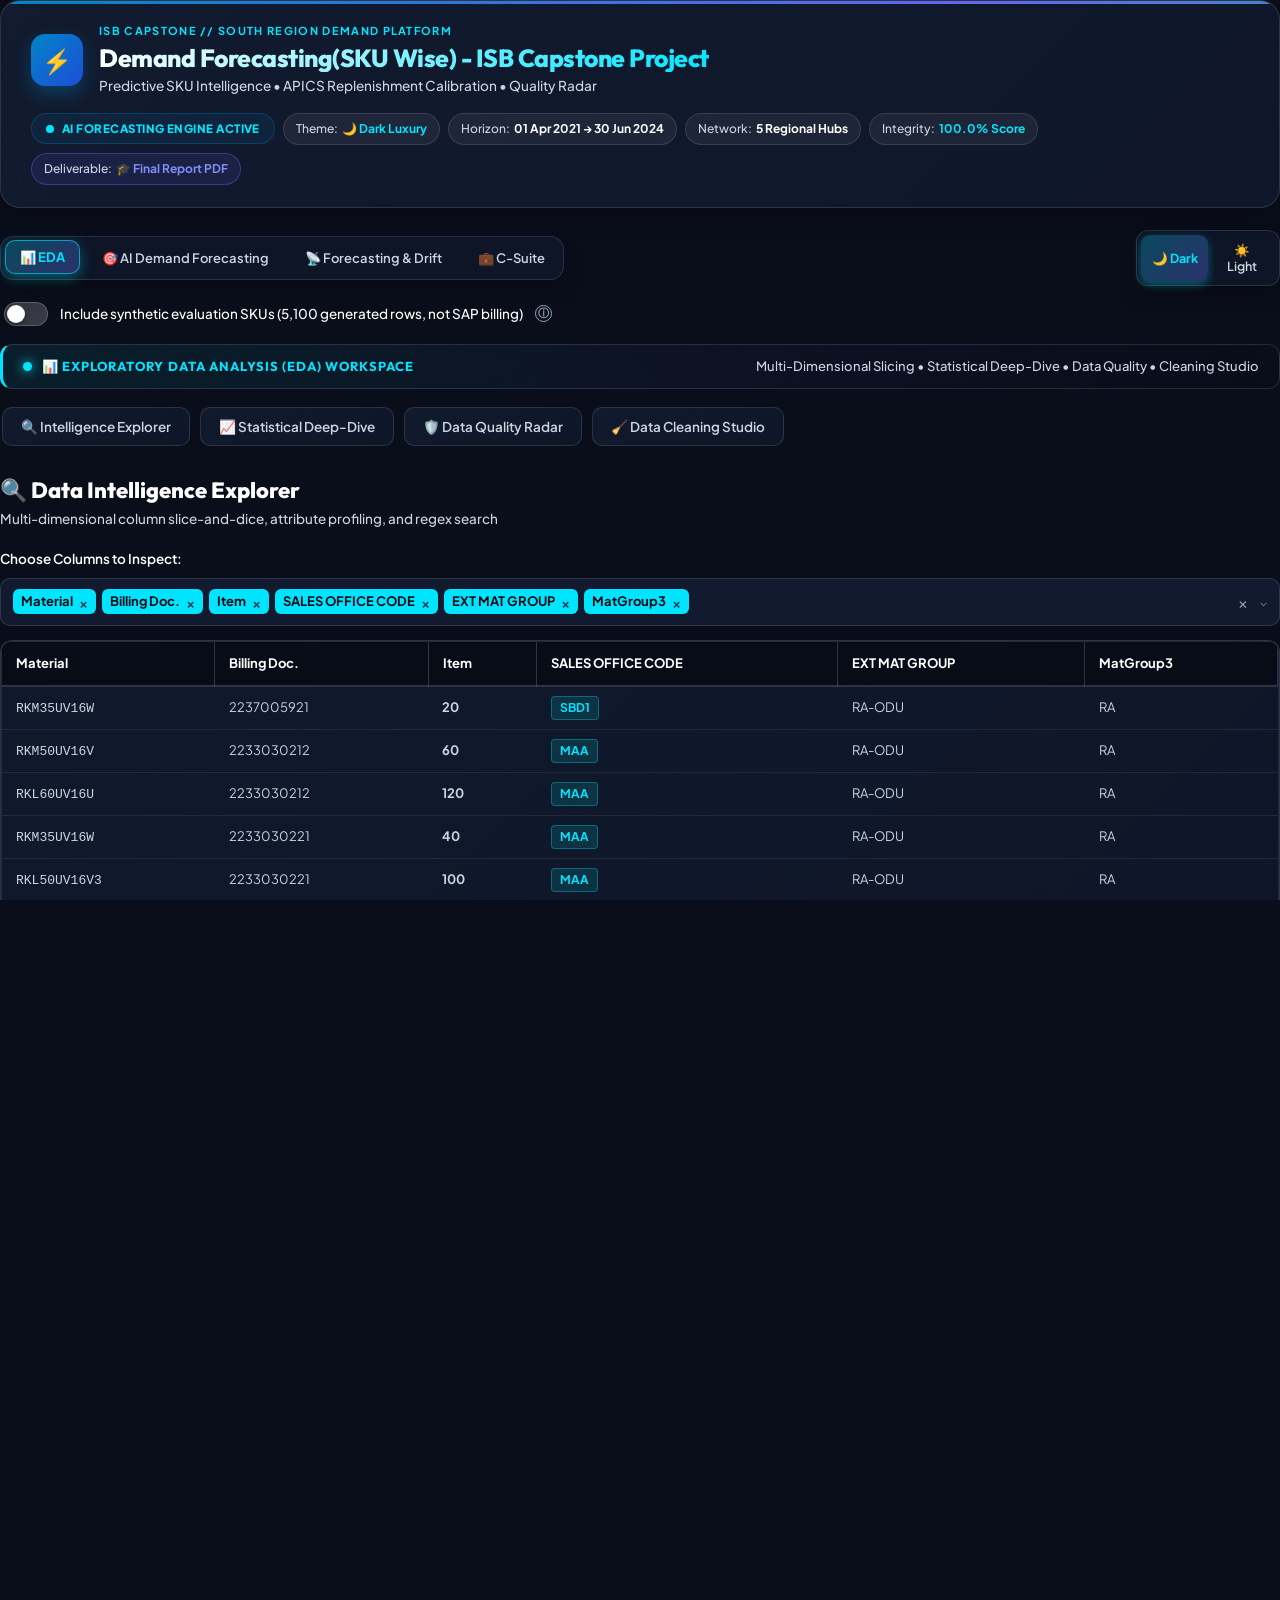
==== commit 6d49426e: "fix(vercel): show actuals and forecasts on same graph, wire interactive explorer, holdout modes, and" ====
--- a/index.html
+++ b/index.html
@@ -16,7 +16,7 @@
   <link rel="preconnect" href="https://fonts.gstatic.com" crossorigin>
   <link href="https://fonts.googleapis.com/css2?family=Plus+Jakarta+Sans:wght@300;400;500;600;700;800&family=Outfit:wght@400;500;600;700;800;900&family=JetBrains+Mono:wght@400;500;700&display=swap" rel="stylesheet">
   <link rel="icon" href="data:image/svg+xml,<svg xmlns=%22http://www.w3.org/2000/svg%22 viewBox=%220%200%20100%20100%22><text y=%22.9em%22 font-size=%2290%22>⚡</text></svg>">
-  <link rel="stylesheet" href="styles.css?v=4.5&t=202610291345">
+  <link rel="stylesheet" href="styles.css?v=5.0">
 
   <!-- INLINE STYLESHEET (Guarantees zero-latency, 100% styled rendering on Vercel without 404 dependencies) -->
   <style id="app-styles">
@@ -795,21 +795,86 @@
 ============================================================================= */
 .forecasting-layout {
   display: grid;
-  grid-template-columns: 320px 1fr;
-  gap: 20px;
+  grid-template-columns: minmax(320px, 350px) minmax(0, 1fr);
+  gap: 24px;
+  align-items: start;
 }
 
 .forecast-controls-sidebar {
   display: flex;
   flex-direction: column;
   gap: 16px;
+  min-width: 0;
+  width: 100%;
+  box-sizing: border-box;
 }
 
 .filter-card-inner {
   display: flex;
   flex-direction: column;
   gap: 14px;
-}
+  min-width: 0;
+  width: 100%;
+  box-sizing: border-box;
+}
+
+/* Segmented Radio Group (Matching Streamlit st.radio) */
+.segmented-radio-group {
+  display: flex;
+  background: var(--seg-bg);
+  border: 1px solid var(--border-glass);
+  border-radius: 10px;
+  padding: 3px;
+  gap: 3px;
+  width: 100%;
+  box-sizing: border-box;
+  overflow: hidden;
+}
+
+.segmented-radio-btn {
+  flex: 1 1 0;
+  min-width: 0;
+  background: transparent;
+  border: none;
+  border-radius: 7px;
+  padding: 6px 4px;
+  font-family: 'Plus Jakarta Sans', sans-serif;
+  font-size: 11px;
+  font-weight: 600;
+  color: var(--seg-text);
+  cursor: pointer;
+  text-align: center;
+  white-space: normal;
+  word-break: normal;
+  line-height: 1.25;
+  transition: all 0.2s ease;
+  display: flex;
+  align-items: center;
+  justify-content: center;
+  box-sizing: border-box;
+}
+
+.segmented-radio-btn:hover {
+  color: var(--primary-color);
+}
+
+.segmented-radio-btn.active {
+  background: var(--seg-active-bg);
+  color: var(--seg-active-text);
+  box-shadow: 0 2px 6px var(--seg-active-shadow);
+  font-weight: 700;
+}
+
+#skuScopeGroup .segmented-radio-btn {
+  font-size: 10.5px;
+  padding: 7px 3px;
+}
+
+#modelFamilyGroup .segmented-radio-btn {
+  font-size: 10px;
+  padding: 6px 3px;
+}
+
 
 .form-group {
   display: flex;
@@ -1302,31 +1367,33 @@
 
   <!-- Plotly.js Analytics Engine -->
   <script src="https://cdn.plot.ly/plotly-2.35.2.min.js"></script>
-  <!-- Fail-Safe View Alias & Global Redirect: Link 'quality' seamlessly to 'radar' -->
-  <script>
-    (function() {
-      var origGetElementById = document.getElementById.bind(document);
-      document.getElementById = function(id) {
-        if (id === 'view-quality') return origGetElementById('view-radar') || origGetElementById(id);
-        return origGetElementById(id);
-      };
-      
-      document.addEventListener('click', function(e) {
-        var btn = e.target.closest('[data-target="radar"], [data-target="quality"], [data-view="radar"], [data-view="quality"]');
-        if (btn) {
-          if (typeof window.switchView === 'function') {
-            window.switchView('radar');
-          } else {
-            document.querySelectorAll('.view-content').forEach(function(s) { s.style.display = 'none'; });
-            var r = origGetElementById('view-radar');
-            if (r) r.style.display = 'block';
-            document.querySelectorAll('#subNavBar button').forEach(function(b) { b.classList.remove('active'); });
-            btn.classList.add('active');
+    <!-- Fail-Safe View Alias & Global Redirect: Link 'quality' seamlessly to 'radar' -->
+      <script>
+      (function() {
+        var origGetElementById = document.getElementById.bind(document);
+        document.getElementById = function(id) {
+          if (id === 'view-quality') {
+            return origGetElementById('view-radar');
           }
-        }
-      }, true);
-    })();
-  </script>
+          return origGetElementById(id);
+        };
+
+        document.addEventListener('click', function(e) {
+          var btn = e.target.closest('[data-target="radar"], [data-target="quality"], [data-view="radar"], [data-view="quality"]');
+          if (btn) {
+            if (typeof window.switchView === 'function') {
+              window.switchView('radar');
+            } else {
+              document.querySelectorAll('.view-content').forEach(function(s) { s.style.display = 'none'; });
+              var r = origGetElementById('view-radar');
+              if (r) r.style.display = 'block';
+              document.querySelectorAll('#subNavBar button').forEach(function(b) { b.classList.remove('active'); });
+              btn.classList.add('active');
+            }
+          }
+        }, true);
+      })();
+    </script>
 </head>
 <body>
 
@@ -1682,9 +1749,9 @@
               <div class="form-group" style="margin-top: 4px;">
                 <label>3. SKU Scope:</label>
                 <div class="segmented-radio-group" id="skuScopeGroup">
-                  <button type="button" class="segmented-radio-btn active" data-scope="branch">Top 10 in Filtered Branch</button>
-                  <button type="button" class="segmented-radio-btn" data-scope="overall">Top 10 Overall</button>
-                  <button type="button" class="segmented-radio-btn" data-scope="all">All Matching SKUs</button>
+                  <button type="button" class="segmented-radio-btn active" data-scope="branch">Top 10 (Branch)</button>
+                  <button type="button" class="segmented-radio-btn" data-scope="overall">Top 10 (Overall)</button>
+                  <button type="button" class="segmented-radio-btn" data-scope="all">All Matching</button>
                 </div>
               </div>
 
@@ -2293,9 +2360,12 @@
                       <th>Week</th>
                       <th>Branch</th>
                       <th>Forecast Date</th>
-                      <th>Forecast (Units)</th>
-                      <th>Lower Bound (Units)</th>
-                      <th>Upper Bound (Units)</th>
+                      <th style="color: #10B981;">Actual Holdout (Units)</th>
+                      <th style="color: var(--primary-color);">Forecast (Units)</th>
+                      <th>Variance (Delta)</th>
+                      <th>Accuracy / APE</th>
+                      <th>Lower Bound (P10)</th>
+                      <th>Upper Bound (P90)</th>
                     </tr>
                   </thead>
                   <tbody id="forecastTableBody">
@@ -2448,13 +2518,13 @@
           <div class="kpi-card">
             <div class="kpi-header">
               <div class="kpi-icon-wrap">📈</div>
-              <span class="kpi-badge purple">MACRO ACCURACY</span>
+              <span class="kpi-badge purple" id="holdoutAccuracyBadge">MACRO ACCURACY</span>
             </div>
             <div class="kpi-label">REGION MONTHLY ACCURACY</div>
-            <div class="kpi-value">71.6%</div>
-            <div class="kpi-subtext">28.4% WAPE on aggregate monthly dispatches</div>
+            <div class="kpi-value" id="holdoutAccuracyVal">71.6%</div>
+            <div class="kpi-subtext" id="holdoutAccuracySub">28.4% WAPE on aggregate monthly dispatches</div>
             <div class="kpi-bar-track">
-              <div class="kpi-bar-fill purple" style="width: 71.6%;"></div>
+              <div class="kpi-bar-fill purple" id="holdoutAccuracyBar" style="width: 71.6%;"></div>
             </div>
           </div>
         </div>
@@ -2479,7 +2549,7 @@
                     <th>Directional Bias %</th>
                   </tr>
                 </thead>
-                <tbody>
+                <tbody id="holdoutEchelonBody">
                   <tr>
                     <td><strong>Region x Month</strong></td>
                     <td><span class="kpi-badge cyan">Champion Model</span></td>
@@ -2744,6 +2814,8 @@
           </div>
         </div>
       </section>
+
+      <!-- Backward-Compatibility Twin Section for Legacy Cached JavaScript Clients -->
 
       <!-- ===================================================================
            VIEW 4: 🧹 DATA CLEANING STUDIO
@@ -3860,7 +3932,6 @@
   </div>
 
   <!-- Main JavaScript Engine -->
-    <!-- Dual Script Delivery: External app.js with Inlined Engine Fallback -->
-  <script src="app.js?v=4.5&t=202610291345"></script>
+  <script src="app.js?v=5.1"></script>
 </body>
 </html>
--- a/styles.css
+++ b/styles.css
@@ -773,20 +773,27 @@
 ============================================================================= */
 .forecasting-layout {
   display: grid;
-  grid-template-columns: 320px 1fr;
-  gap: 20px;
+  grid-template-columns: minmax(320px, 350px) minmax(0, 1fr);
+  gap: 24px;
+  align-items: start;
 }
 
 .forecast-controls-sidebar {
   display: flex;
   flex-direction: column;
   gap: 16px;
+  min-width: 0;
+  width: 100%;
+  box-sizing: border-box;
 }
 
 .filter-card-inner {
   display: flex;
   flex-direction: column;
   gap: 14px;
+  min-width: 0;
+  width: 100%;
+  box-sizing: border-box;
 }
 
 .form-group {
@@ -848,22 +855,32 @@
   border-radius: 10px;
   padding: 3px;
   gap: 3px;
+  width: 100%;
+  box-sizing: border-box;
+  overflow: hidden;
 }
 
 .segmented-radio-btn {
-  flex: 1;
+  flex: 1 1 0;
+  min-width: 0;
   background: transparent;
   border: none;
   border-radius: 7px;
-  padding: 6px 8px;
+  padding: 6px 4px;
   font-family: 'Plus Jakarta Sans', sans-serif;
-  font-size: 11.5px;
+  font-size: 11px;
   font-weight: 600;
   color: var(--seg-text);
   cursor: pointer;
   text-align: center;
-  white-space: nowrap;
+  white-space: normal;
+  word-break: normal;
+  line-height: 1.25;
   transition: all 0.2s ease;
+  display: flex;
+  align-items: center;
+  justify-content: center;
+  box-sizing: border-box;
 }
 
 .segmented-radio-btn:hover {
@@ -875,6 +892,16 @@
   color: var(--seg-active-text);
   box-shadow: 0 2px 6px var(--seg-active-shadow);
   font-weight: 700;
+}
+
+#skuScopeGroup .segmented-radio-btn {
+  font-size: 10.5px;
+  padding: 7px 3px;
+}
+
+#modelFamilyGroup .segmented-radio-btn {
+  font-size: 10px;
+  padding: 6px 3px;
 }
 
 /* Range Slider Styling */
